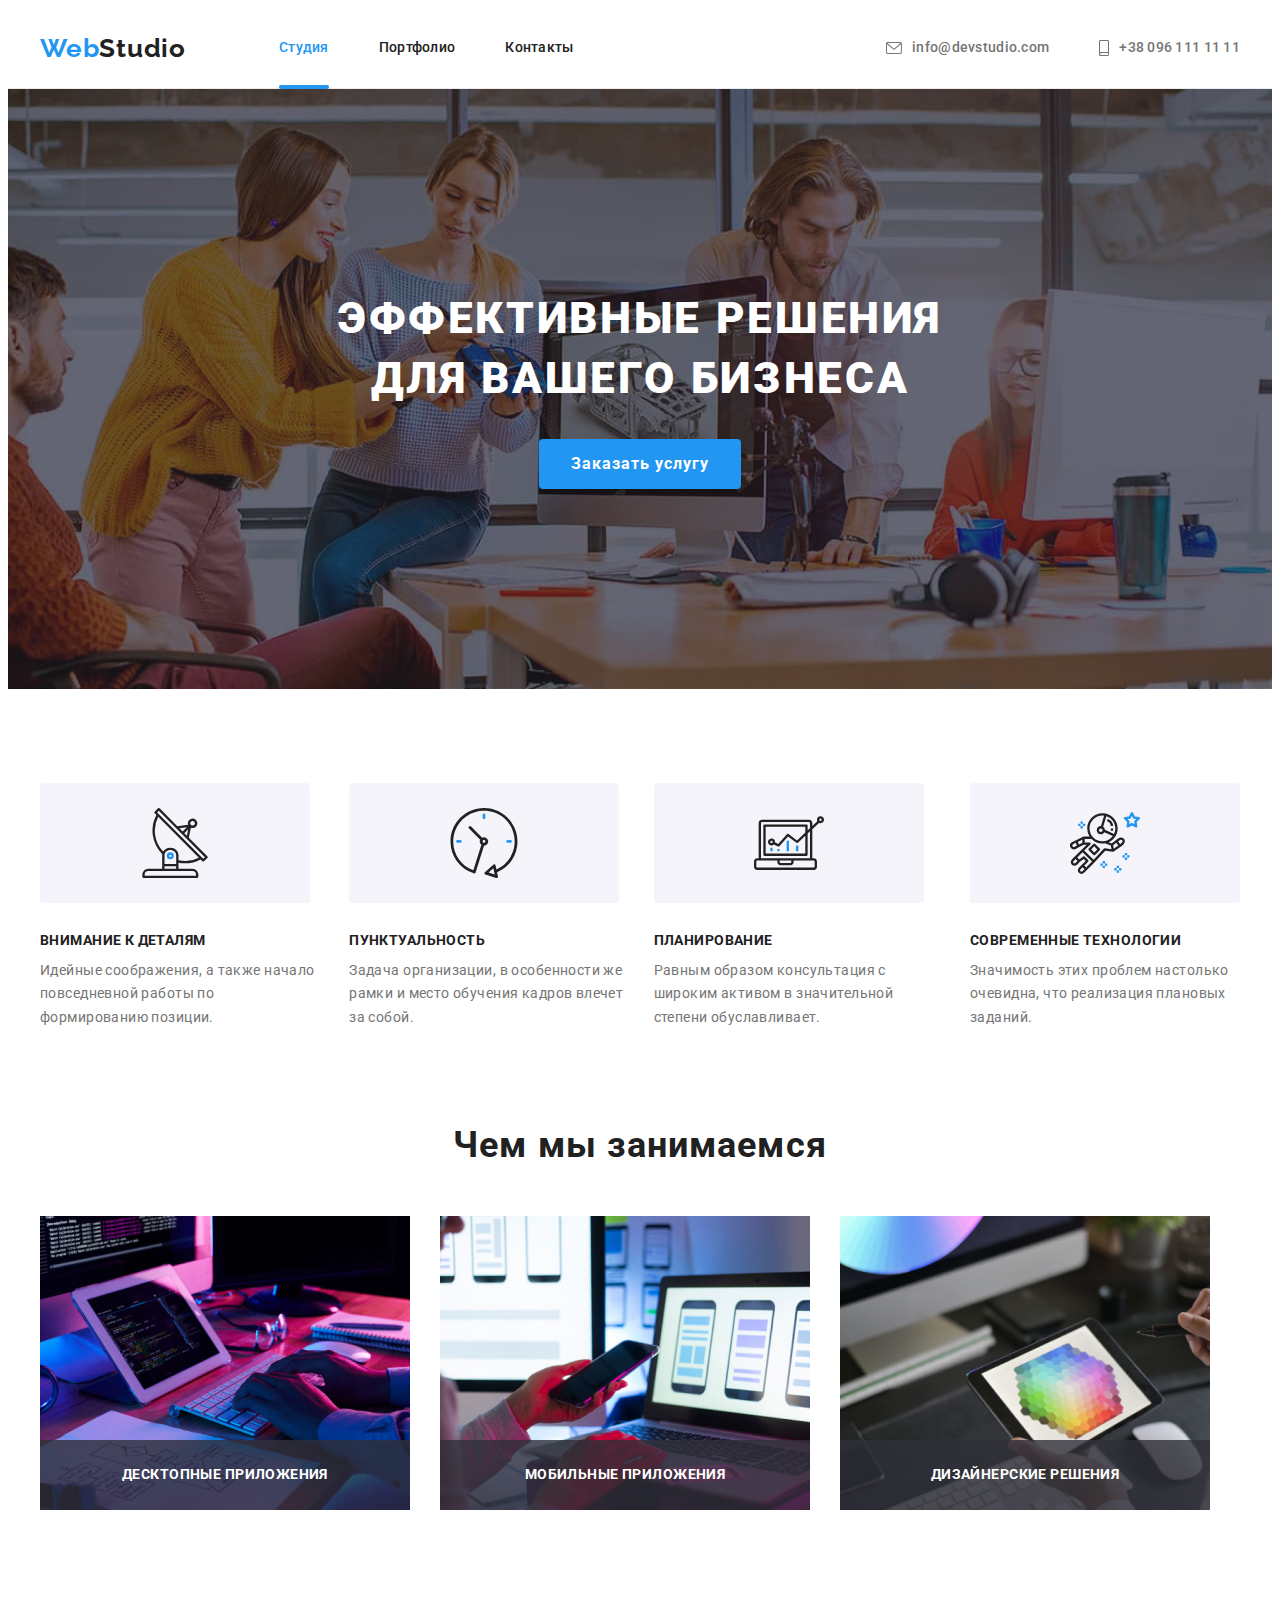
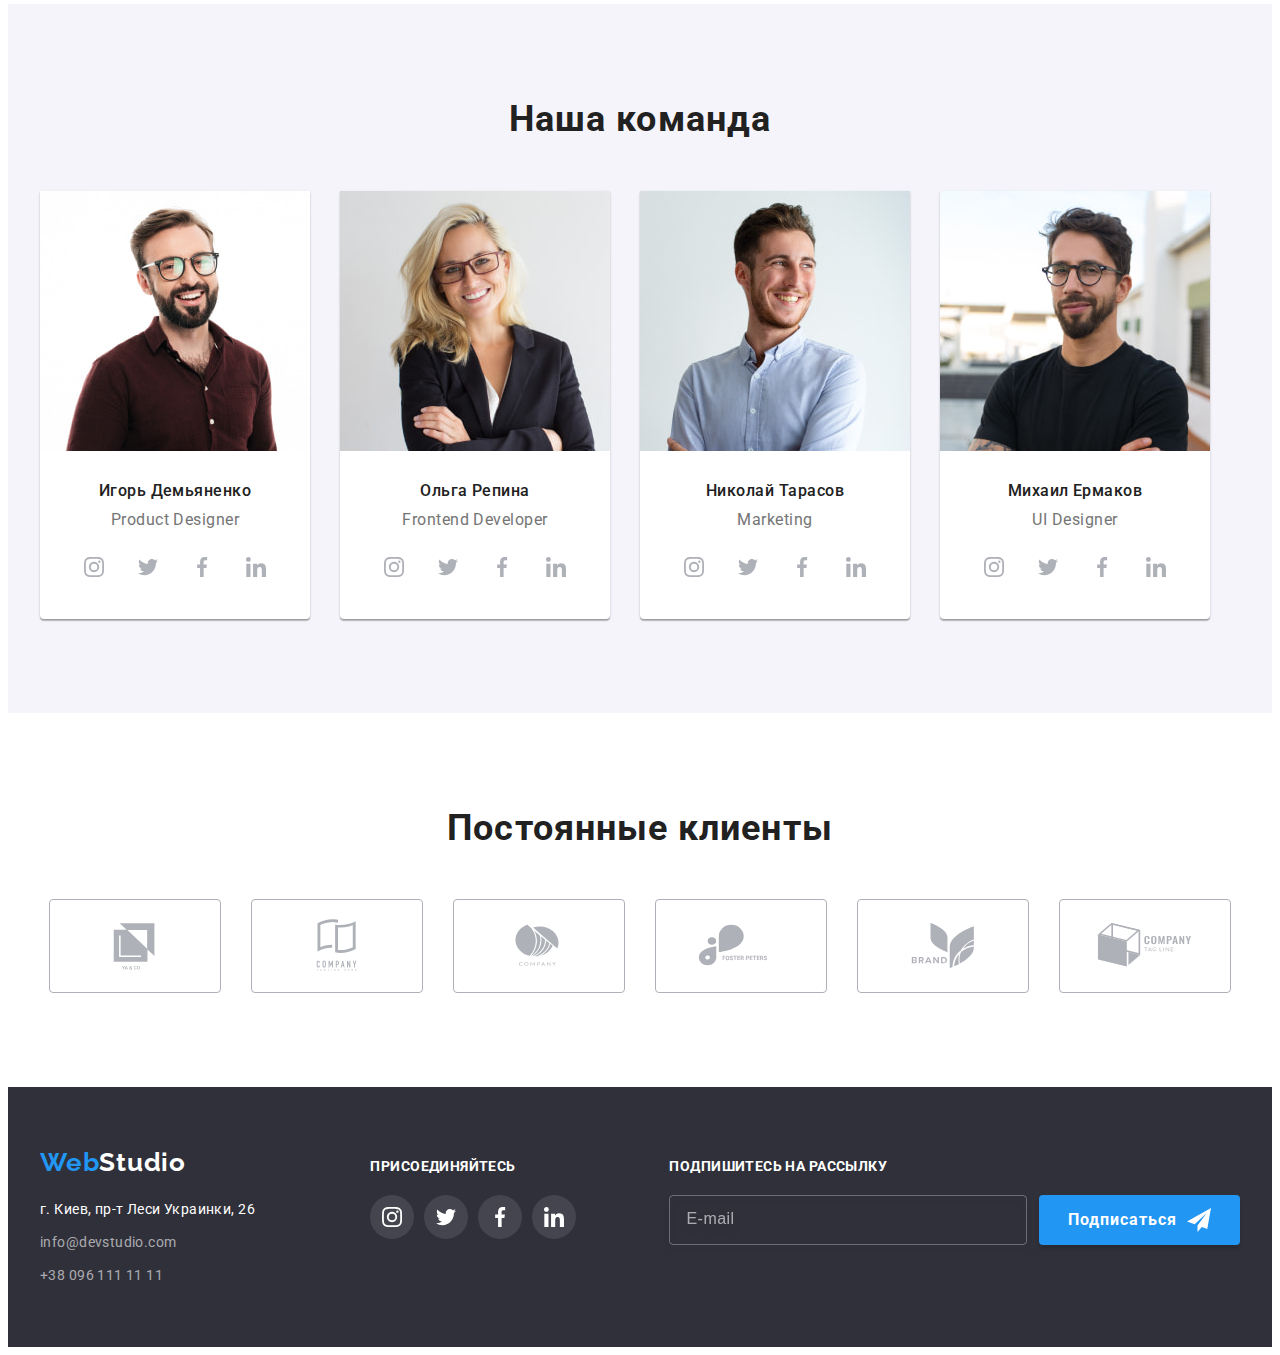
==== index.html @ 4b62b523 "copy prev homework" ====
<!DOCTYPE html>
<html lang="ru">
  <head>
    <meta charset="UTF-8" />
    <meta http-equiv="X-UA-Compatible" content="IE=edge" />
    <meta name="viewport" content="width=device-width, initial-scale=1.0" />
    <title>WebStudio</title>
    <link rel="apple-touch-icon" sizes="180x180" href="./images/favicon_io/apple-touch-icon.png">
    <link rel="icon" type="image/png" sizes="32x32" href="./images/favicon_io/favicon-32x32.png">
    <link rel="icon" type="image/png" sizes="16x16" href="./images/favicon_io/favicon-16x16.png">
    <link rel="manifest" href="./images/favicon_io/site.webmanifest">
    <link rel="preconnect" href="https://fonts.googleapis.com" />
    <link rel="preconnect" href="https://fonts.gstatic.com" crossorigin />
    <link
      href="https://fonts.googleapis.com/css2?family=Raleway:wght@700&family=Roboto:wght@400;500;700;900&display=swap"
      rel="stylesheet"
    />
    <link
      rel="stylesheet"
      href="https://cdnjs.cloudflare.com/ajax/libs/modern-normalize/1.1.0/modern-normalize.min.css"
      integrity="sha512-wpPYUAdjBVSE4KJnH1VR1HeZfpl1ub8YT/NKx4PuQ5NmX2tKuGu6U/JRp5y+Y8XG2tV+wKQpNHVUX03MfMFn9Q=="
      crossorigin="anonymous"
      referrerpolicy="no-referrer"
    />
    <link rel="stylesheet" href="./css/main.min.css" />
  </head>
  <body>
    <!-- Шапка -->
    <header class="header">
      <div class="header__container container">
        <nav class="header-nav">
          <!-- Лого -->
          <a class="logo logo__header" href="./index.html">Web<span class="logo__dark">Studio</span></a>
          <!-- Главное меню -->
          <ul class="main-menu">
            <li class="main-menu__item">
              <a class="main-menu__link main-menu__link--current" href="./index.html">Студия</a>
            </li>
            <li class="main-menu__item">
              <a class="main-menu__link" href="./portfolio.html">Портфолио</a>
            </li>
            <li class="main-menu__item"><a class="main-menu__link" href="">Контакты</a></li>
          </ul>
        </nav>
        <!-- Контакты в шапке -->
        <ul class="contacts">
          <li class="contacts__item">
            <a class="contacts__link" href="mailto:info@devstudio.com">
              <svg class="contacts__icon" width="16" height="12">
                <use href="./images/icons.svg#icon-envelope">
              </svg>info@devstudio.com</a>
          </li>
          <li class="contacts__item">
            
            <a class="contacts__link" href="tel:+380961111111">
              <svg class="contacts__icon" width="10" height="16">
                <use href="./images/icons.svg#icon-smartphone">
              </svg>+38 096 111 11 11</a>
          </li>
        </ul>
      </div>
    </header>
    <!-- основная информация -->
    <main>
      <!-- герой -->
      <section class="hero">
        <div class="container">
          
            <h1 class="hero__title">Эффективные решения <br> для вашего бизнеса</h1>
            <button class="hero__button" type="button" data-modal-open>Заказать услугу</button>
          
        </div>
      </section>

      <!-- что мы предлагаем? -->
      <section class="section">
        <div class="container">
          <!-- скрытый заголовок -->
          <h2 class="visually-hidden">Особености</h2>
          <ul class="features">

            <li class="features__item">
              <div class="features__icon-box">
                <svg height="70" width="70">
                  <use href="./images/icons.svg#icon-antenna">
                </svg>
              </div>
              <h3 class="features__title">Внимание к деталям</h3>
              <p class="features__text">
                Идейные соображения, а также начало повседневной работы по формированию позиции.
              </p>
            </li>

            <li class="features__item">
              <div class="features__icon-box">
                <svg height="70" width="70">
                  <use href="./images/icons.svg#icon-clock">
                </svg>
              </div>
              <h3 class="features__title">Пунктуальность</h3>
              <p class="features__text">
                Задача организации, в особенности же рамки и место обучения кадров влечет за собой.
              </p>
            </li>

            <li class="features__item">
              <div class="features__icon-box">
                <svg height="70" width="70">
                  <use href="./images/icons.svg#icon-diagram">
                </svg>
              </div>
              <h3 class="features__title">Планирование</h3>
              <p class="features__text">
                Равным образом консультация с широким активом в значительной степени обуславливает.
              </p>
            </li>

            <li class="features__item">
              <div class="features__icon-box">
                <svg height="70" width="70">
                  <use href="./images/icons.svg#icon-astronaut">
                </svg>
              </div>
              <h3 class="features__title">Современные технологии</h3>
              <p class="features__text">
                Значимость этих проблем настолько очевидна, что реализация плановых заданий.
              </p>
            </li>

          </ul>
        </div>
      </section>

      <!-- изображение услуг -->
      <section class="section section--no-padding-top">
        <div class="container">
          <h2 class="section__title">Чем мы занимаемся</h2>
          <!-- список услуг -->
          <ul class="services">
            <!-- картинка 1 -->
            <li class="services__item">
              <div class="services__box">
                <img src="./images/box-1.jpg" alt="человек пишет код" width="370" height="294" />
                <div class="services__lable">
                  <h3 class="services__title">Десктопные приложения</h3>
                </div>
              </div>
            </li>
            <!-- картинка 2 -->
            <li class="services__item">
              <div class="services__box">
                <img
                src="./images/box-2.jpg"
                alt="человек держит смартфон и смотрит дизайн на ноутбуке"
                width="370"
                height="294"
              />
                <div class="services__lable">
                  <h3 class="services__title">Мобильные приложения</h3>
                </div>
              </div>
              
            </li>
            <!-- картинка 3 -->
            <li class="services__item">
              <div class="services__box">
                <img
                src="./images/box-3.jpg"
                alt="человек выбирает цвет на плашете"
                width="370"
                height="294"
              />
                <div class="services__lable">
                  <h3 class="services__title">Дизайнерские решения</h3>
                </div>
              </div>
              
            </li>
          </ul>
        </div>
      </section>

      <!-- наша команда -->
      <section class="section section--team-background-color">
        <div class="container">
          <h2 class="section__title">Наша команда</h2>
          <ul class="team">
            <!-- сотрудник 1 -->
            <li class="team__item">
              <img
                src="./images/employee-1.jpg"
                alt="сотрудник с должностью Product Designer"
                width="270"
                height="260"
              />
              <div class="team__content">
                <h3 class="team__title">Игорь Демьяненко</h3>
                <p class="team__text">Product Designer</p>
                <!-- соцсети -->
                <ul class="socials">

                  <li class="socials__item">
                    <a class="socials__link" href="">
                    <svg class="socials__icon" width="20" height="20">
                      <use href="./images/icons.svg#icon-instagram" >
                    </svg>
                    </a>
                  </li>

                  <li class="socials__item">
                    <a class="socials__link" href="">
                    <svg class="socials__icon" width="20" height="20">
                      <use href="./images/icons.svg#icon-twitter" >
                    </svg>
                    </a>
                  </li>

                  <li class="socials__item">
                    <a class="socials__link" href="">
                    <svg class="socials__icon" width="20" height="20">
                      <use href="./images/icons.svg#icon-facebook" >
                    </svg>
                    </a>
                  </li>

                  <li class="socials__item">
                    <a class="socials__link" href="">
                    <svg class="socials__icon" width="20" height="20">
                      <use href="./images/icons.svg#icon-linkedin" >
                    </svg>
                    </a>
                  </li>

              </ul>
              </div>
            </li>

            <!-- сотрудник 2 -->
            <li class="team__item">
              <img
                src="./images/employee-2.jpg"
                alt="сотрудник с должностью Frontend Developer"
                width="270"
                height="260"
              />
              <div class="team__content">
                <h3 class="team__title">Ольга Репина</h3>
                <p class="team__text">Frontend Developer</p>
                <!-- соцсети -->
                <ul class="socials">

                  <li class="socials__item">
                    <a class="socials__link" href="">
                    <svg class="socials__icon" width="20" height="20">
                      <use href="./images/icons.svg#icon-instagram" >
                    </svg>
                    </a>
                  </li>

                  <li class="socials__item">
                    <a class="socials__link" href="">
                    <svg class="socials__icon" width="20" height="20">
                      <use href="./images/icons.svg#icon-twitter" >
                    </svg>
                    </a>
                  </li>

                  <li class="socials__item">
                    <a class="socials__link" href="">
                    <svg class="socials__icon" width="20" height="20">
                      <use href="./images/icons.svg#icon-facebook" >
                    </svg>
                    </a>
                  </li>

                  <li class="socials__item">
                    <a class="socials__link" href="">
                    <svg class="socials__icon" width="20" height="20">
                      <use href="./images/icons.svg#icon-linkedin" >
                    </svg>
                    </a>
                  </li>

              </ul>
              </div>
            </li>

            <!-- сотрудник 3 -->
            <li class="team__item">
              <img
                src="./images/employee-3.jpg"
                alt="сотрудник с должностью Marketing"
                width="270"
                height="260"
              />
              <div class="team__content">
                <h3 class="team__title">Николай Тарасов</h3>
                <p class="team__text">Marketing</p>
                <!-- соцсети -->
                <ul class="socials">

                  <li class="socials__item">
                    <a class="socials__link" href="">
                    <svg class="socials__icon" width="20" height="20">
                      <use href="./images/icons.svg#icon-instagram" >
                    </svg>
                    </a>
                  </li>

                  <li class="socials__item">
                    <a class="socials__link" href="">
                    <svg class="socials__icon" width="20" height="20">
                      <use href="./images/icons.svg#icon-twitter" >
                    </svg>
                    </a>
                  </li>

                  <li class="socials__item">
                    <a class="socials__link" href="">
                    <svg class="socials__icon" width="20" height="20">
                      <use href="./images/icons.svg#icon-facebook" >
                    </svg>
                    </a>
                  </li>

                  <li class="socials__item">
                    <a class="socials__link" href="">
                    <svg class="socials__icon" width="20" height="20">
                      <use href="./images/icons.svg#icon-linkedin" >
                    </svg>
                    </a>
                  </li>

              </ul>
              </div>
            </li>

            <!-- сотрудник 4 -->
            <li class="team__item">
              <img
                src="./images/employee-4.jpg"
                alt="сотрудник с должностью UI Designer"
                width="270"
                height="260"
              />
              <div class="team__content">
                <h3 class="team__title">Михаил Ермаков</h3>
                <p class="team__text">UI Designer</p>
                <!-- соцсети -->
                <ul class="socials">

                  <li class="socials__item">
                    <a class="socials__link" href="">
                    <svg class="socials__icon" width="20" height="20">
                      <use href="./images/icons.svg#icon-instagram" >
                    </svg>
                    </a>
                  </li>

                  <li class="socials__item">
                    <a class="socials__link" href="">
                    <svg class="socials__icon" width="20" height="20">
                      <use href="./images/icons.svg#icon-twitter" >
                    </svg>
                    </a>
                  </li>

                  <li class="socials__item">
                    <a class="socials__link" href="">
                    <svg class="socials__icon" width="20" height="20">
                      <use href="./images/icons.svg#icon-facebook" >
                    </svg>
                    </a>
                  </li>

                  <li class="socials__item">
                    <a class="socials__link" href="">
                    <svg class="socials__icon" width="20" height="20">
                      <use href="./images/icons.svg#icon-linkedin" >
                    </svg>
                    </a>
                  </li>

              </ul>
              </div>
            </li>
          </ul>
        </div>
      </section>

      <!-- клиенты -->
      <section class="section">
        <div class="container">
          <h2 class="section__title">Постоянные клиенты</h2>
          <ul class="clients">

            <li class="clients__item">
              <a class="clients__link" href="">
              <svg width="106" height="60">
                <use href="./images/icons.svg#icon-logo-1">
              </svg>
              </a>
            </li>

            <li class="clients__item">
              <a class="clients__link" href="">
              <svg width="106" height="60">
                <use href="./images/icons.svg#icon-logo-2">
              </svg>
              </a>
            </li>

            <li class="clients__item">
              <a class="clients__link" href="">
              <svg width="106" height="60">
                <use href="./images/icons.svg#icon-logo-3">
              </svg>
              </a>
            </li>

            <li class="clients__item">
              <a class="clients__link" href="">
              <svg width="106" height="60">
                <use href="./images/icons.svg#icon-logo-4">
              </svg>
              </a>
            </li>

            <li class="clients__item">
              <a class="clients__link" href="">
              <svg width="106" height="60">
                <use href="./images/icons.svg#icon-logo-5">
              </svg>
              </a>
            </li>

            <li class="clients__item">
              <a class="clients__link" href="">
              <svg width="106" height="60">
                <use href="./images/icons.svg#icon-logo-6">
              </svg>
              </a>
            </li>

          </ul>
        </div>
      </section>
    </main>

    <!-- подвал -->
    <footer class="footer">
      <div class="container container--footer">
        <div class="address-box">
          <!-- лого -->
        <a class="logo logo__footer" href="./index.html">Web<span class="logo__light">Studio</span></a>
        <address class="address">
          <ul>
            <li class="address__item">
              <a
                class="address__link address__link--color-white"
                href="https://goo.gl/maps/K7o9gSTaup2MySCS8"
                target="_blank"
                rel="noopener noreferrer"
                >г. Киев, пр-т Леси Украинки, 26</a
              >
            </li>
            <li class="address__item">
              <a class="address__link address__link--color-white-transparent" href="mailto:info@devstudio.com"
                >info@devstudio.com</a
              >
            </li>
            <li class="address__item">
              <a class="address__link address__link--color-white-transparent" href="tel:+380961111111">+38 096 111 11 11</a>
            </li>
          </ul>
        </address>
        </div>

        <div class="join-box">
          <h3 class="join-box__title">Присоединяйтесь</h3>
          <!-- соцсети -->
          <ul class="socials">

            <li class="socials__item">
              <a class="socials__link socials__link--color-footer" href="">
              <svg class="socials__icon" width="20" height="20">
                <use href="./images/icons.svg#icon-instagram" >
              </svg>
              </a>
            </li>

            <li class="socials__item">
              <a class="socials__link socials__link--color-footer" href="">
              <svg class="socials__icon" width="20" height="20">
                <use href="./images/icons.svg#icon-twitter" >
              </svg>
              </a>
            </li>

            <li class="socials__item">
              <a class="socials__link socials__link--color-footer" href="">
              <svg class="socials__icon" width="20" height="20">
                <use href="./images/icons.svg#icon-facebook" >
              </svg>
              </a>
            </li>

            <li class="socials__item">
              <a class="socials__link socials__link--color-footer" href="">
              <svg class="socials__icon" width="20" height="20">
                <use href="./images/icons.svg#icon-linkedin" >
              </svg>
              </a>
            </li>

          </ul>
        </div>

        <!-- подписка -->
        <form class="subscribe">
            <h3 class="subscribe__title">Подпишитесь на рассылку</h3>
            <div class="subscribe__box">
              <input class="subscribe__input" type="email" name="email" placeholder="E-mail">
              <button class="subscribe__button" type="submit">Подписаться
                <svg class="subscribe__icon" width="24" height="24">
                  <use href="./images/icons.svg#icon-send"></use>
                </svg>
              </button> 
            </div>
          </form>

      </div>
    </footer>

    <!-- start модальное окно  -->
    <div class="backdrop is-hidden" data-modal>
      <div class="modal">
        <button class="modal__close-button" type="button" data-modal-close>
          <svg class="modal__close-icon" width="18" height="18">
            <use href="./images/icons.svg#icon-close">
          </svg>
        </button>
        <form class="modal-form">
          <h2 class="modal-form__header">Оставьте свои данные, мы вам перезвоним</h2>

          <label class="modal-form__box">
            <span class="modal-form__label">Имя</span>
            <span class="modal-form__thumb">
              <input class="modal-form__input" type="text" name="name">
              <svg class="modal-form__input-icon" width="18" height="18">
                <use href="./images/icons.svg#icon-person"></use>
              </svg>
            </span>
          </label>

          <label class="modal-form__box">
            <span class="modal-form__label">Телефон</span>
            <span class="modal-form__thumb">
              <input class="modal-form__input" type="tel" name="phone">
              <svg class="modal-form__input-icon" width="18" height="18">
                <use href="./images/icons.svg#icon-phone"></use>
              </svg>
            </span>
            
          </label>
          <label class="modal-form__box">
            <span class="modal-form__label">Почта</span>
            <span class="modal-form__thumb">
              <input class="modal-form__input" type="email" name="email">
              <svg class="modal-form__input-icon" width="18" height="18">
                <use href="./images/icons.svg#icon-email"></use>
              </svg>
            </span>
          </label>

          <label class="modal-form__box modal-form__box--comment">
            <span class="modal-form__label">Комментарий</span>
            <textarea class="modal-form__textarea" placeholder="Введите текст" name="comment"></textarea>
          </label>

           <label class="modal-form__checkbox-label">
            <input class="checkbox visually-hidden" type="checkbox" name="checkbox">
            <span class="checkbox__icon"></span>
            <span>Соглашаюсь с рассылкой и принимаю <a href="#">Условия договора</a></span>
          </label>

          <div class="modal-form__submit-button-box">
            <button class="modal-form__submit-button" type="submit">Отправить</button>
          </div>
        </form>
      </div>
    </div>
    <!-- end модальное окно  -->
    
    <!-- start script -->
    <script src="./js/modal.js"></script>
    <!-- end script -->

  </body>
</html>
---- css/main.min.css ----
body{font-family:"Roboto",sans-serif;color:#757575}h1,h2,h3,h4,h5,h6,p{margin:0;padding:0}ul{list-style:none;margin:0;padding:0}img{display:block;max-width:100%;height:auto}.container{width:1200px;padding-left:15px;padding-right:15px;margin-left:auto;margin-right:auto}.section{padding-top:94px;padding-bottom:94px}.section__title{margin-top:0;margin-bottom:50px;font-size:36px;line-height:1.17;text-align:center;letter-spacing:.03em;color:#212121}.visually-hidden{position:absolute;clip:rect(0 0 0 0);width:1px;height:1px;margin:-1px}.subscribe__title,.join-box__title{font-size:14px;line-height:1.14;letter-spacing:.03em;text-transform:uppercase;color:#fff}.header{border-bottom:1px solid #ececec}.header__container{display:-webkit-box;display:-ms-flexbox;display:flex;-webkit-box-align:center;-ms-flex-align:center;align-items:center}.header-nav{display:-webkit-box;display:-ms-flexbox;display:flex;-webkit-box-align:center;-ms-flex-align:center;align-items:center}.main-menu{display:-webkit-box;display:-ms-flexbox;display:flex}.main-menu__item{position:relative}.main-menu__item:not(:last-child){margin-right:50px}.main-menu__link{display:inline-block;padding-top:32px;padding-bottom:32px;color:#212121;text-decoration:none;font-weight:500;font-size:14px;line-height:1.14;letter-spacing:.02em;-webkit-transition:color 250ms cubic-bezier(0.4, 0, 0.2, 1);transition:color 250ms cubic-bezier(0.4, 0, 0.2, 1)}.main-menu__link:hover,.main-menu__link:focus{color:#2196f3}.main-menu__link--current{color:#2196f3}.main-menu__link--current::after{position:absolute;bottom:-1px;content:"";display:block;height:4px;width:100%;background-color:#2196f3;border-radius:2px}.contacts{display:-webkit-box;display:-ms-flexbox;display:flex;margin-left:auto}.contacts__item{display:-webkit-box;display:-ms-flexbox;display:flex;-webkit-box-align:center;-ms-flex-align:center;align-items:center}.contacts__item:not(:last-child){margin-right:50px}.contacts__link{display:-webkit-box;display:-ms-flexbox;display:flex;-webkit-box-align:center;-ms-flex-align:center;align-items:center;padding-top:32px;padding-bottom:32px;text-decoration:none;color:#757575;font-weight:500;font-size:14px;line-height:1.14;letter-spacing:.02em;-webkit-transition:color 250ms cubic-bezier(0.4, 0, 0.2, 1);transition:color 250ms cubic-bezier(0.4, 0, 0.2, 1)}.contacts__link:hover,.contacts__link:focus{color:#2196f3}.contacts__icon{fill:currentColor;margin-right:10px}.logo{font-family:"Raleway",sans-serif;font-weight:700;text-decoration:none;font-size:26px;line-height:1.19;letter-spacing:.03em;color:#2196f3}.logo__header{margin-right:93px}.logo__footer{display:inline-block;margin-bottom:20px;margin-right:0}.logo__dark{color:#212121}.logo__light{color:#fff}.socials{display:-webkit-box;display:-ms-flexbox;display:flex;-webkit-box-pack:center;-ms-flex-pack:center;justify-content:center}.socials__item:not(:last-child){margin-right:10px}.socials__link{display:-webkit-box;display:-ms-flexbox;display:flex;width:44px;height:44px;-webkit-box-align:center;-ms-flex-align:center;align-items:center;-webkit-box-pack:center;-ms-flex-pack:center;justify-content:center;border-radius:50%;fill:#afb1b8;-webkit-transition:background-color 250ms cubic-bezier(0.4, 0, 0.2, 1),fill 250ms cubic-bezier(0.4, 0, 0.2, 1);transition:background-color 250ms cubic-bezier(0.4, 0, 0.2, 1),fill 250ms cubic-bezier(0.4, 0, 0.2, 1)}.socials__link:hover,.socials__link:focus{background-color:#2196f3;fill:#fff}.socials__link--color-footer{fill:#fff;background-color:rgba(255,255,255,.1)}.subscribe__button,.hero__button,.modal-form__submit-button{display:-webkit-box;display:-ms-flexbox;display:flex;-webkit-box-align:center;-ms-flex-align:center;align-items:center;-webkit-box-sizing:border-box;box-sizing:border-box;padding:10px 29px;color:#fff;font-family:inherit;font-weight:700;font-size:16px;line-height:1.87;letter-spacing:.06em;text-align:center;cursor:pointer;border:none;-webkit-box-shadow:0px 4px 4px rgba(0,0,0,.15);box-shadow:0px 4px 4px rgba(0,0,0,.15);border-radius:4px;background-color:#2196f3;-webkit-transition:background-color 250ms cubic-bezier(0.4, 0, 0.2, 1);transition:background-color 250ms cubic-bezier(0.4, 0, 0.2, 1)}.subscribe__button:active,.hero__button:active,.modal-form__submit-button:active{-webkit-box-shadow:0px 4px 4px rgba(0,0,0,.15) inset;box-shadow:0px 4px 4px rgba(0,0,0,.15) inset}.subscribe__button:hover,.hero__button:hover,.modal-form__submit-button:hover,.subscribe__button:focus,.hero__button:focus,.modal-form__submit-button:focus{background-color:#188ce8}.backdrop{position:fixed;top:0;left:0;width:100%;height:100%;background:rgba(0,0,0,.2);opacity:1;-webkit-transition:opacity 250ms cubic-bezier(0.4, 0, 0.2, 1);transition:opacity 250ms cubic-bezier(0.4, 0, 0.2, 1)}.backdrop.is-hidden .modal{-webkit-transform:translate(-50%, -50%) scale(0.9);transform:translate(-50%, -50%) scale(0.9);opacity:0}.modal{position:absolute;top:50%;left:50%;-webkit-transform:translate(-50%, -50%) scale(1);transform:translate(-50%, -50%) scale(1);width:528px;min-height:581px;padding:40px;background:#fff;-webkit-box-shadow:0px 1px 3px rgba(0,0,0,.12),0px 1px 1px rgba(0,0,0,.14),0px 2px 1px rgba(0,0,0,.2);box-shadow:0px 1px 3px rgba(0,0,0,.12),0px 1px 1px rgba(0,0,0,.14),0px 2px 1px rgba(0,0,0,.2);border-radius:4px;opacity:1;-webkit-transition:opacity 250ms cubic-bezier(0.4, 0, 0.2, 1),-webkit-transform 250ms cubic-bezier(0.4, 0, 0.2, 1);transition:opacity 250ms cubic-bezier(0.4, 0, 0.2, 1),-webkit-transform 250ms cubic-bezier(0.4, 0, 0.2, 1);transition:transform 250ms cubic-bezier(0.4, 0, 0.2, 1),opacity 250ms cubic-bezier(0.4, 0, 0.2, 1);transition:transform 250ms cubic-bezier(0.4, 0, 0.2, 1),opacity 250ms cubic-bezier(0.4, 0, 0.2, 1),-webkit-transform 250ms cubic-bezier(0.4, 0, 0.2, 1)}.modal__close-button{position:absolute;top:8px;right:8px;width:30px;height:30px;border:1px solid rgba(0,0,0,.1);border-radius:50%;cursor:pointer;background-color:#fff;-webkit-transition:fill 250ms cubic-bezier(0.4, 0, 0.2, 1);transition:fill 250ms cubic-bezier(0.4, 0, 0.2, 1)}.modal__close-button:hover,.modal__close-button:focus{fill:#2196f3}.modal__close-icon{position:absolute;top:50%;left:50%;-webkit-transform:translate(-50%, -50%);transform:translate(-50%, -50%)}.is-hidden{opacity:0;pointer-events:none}.modal-form__header{margin-bottom:12px;font-size:20px;line-height:1.15;text-align:center;letter-spacing:.03em;color:#212121}.modal-form__box{display:-webkit-box;display:-ms-flexbox;display:flex;-webkit-box-orient:vertical;-webkit-box-direction:normal;-ms-flex-direction:column;flex-direction:column;margin-bottom:10px;font-size:12px;line-height:1.16;letter-spacing:.01em;color:#757575}.modal-form__label{margin-bottom:4px}.modal-form__thumb{position:relative}.modal-form__input{height:40px;padding:11px 12px;padding-left:42px;width:100%;border:1px solid rgba(33,33,33,.2);-webkit-box-sizing:border-box;box-sizing:border-box;border-radius:4px;-webkit-transition:outline-color 250ms cubic-bezier(0.4, 0, 0.2, 1);transition:outline-color 250ms cubic-bezier(0.4, 0, 0.2, 1)}.modal-form__input:focus{outline-color:#2196f3}.modal-form__input-icon{position:absolute;top:11px;left:12px;fill:#212121;-webkit-transition:fill 250ms cubic-bezier(0.4, 0, 0.2, 1);transition:fill 250ms cubic-bezier(0.4, 0, 0.2, 1)}.modal-input:focus+.modal-form__input-icon{fill:#2196f3}.modal-form__box--comment{margin-bottom:20px}.modal-form__textarea{width:100%;height:120px;padding:12px 16px;resize:none;border:1px solid rgba(33,33,33,.2);-webkit-box-sizing:border-box;box-sizing:border-box;border-radius:4px}.modal-form__textarea:focus{outline-color:#2196f3}.modal-form__textarea::-webkit-input-placeholder{font-size:12px;line-height:1.16;letter-spacing:.01em;color:rgba(117,117,117,.5)}.modal-form__textarea::-moz-placeholder{font-size:12px;line-height:1.16;letter-spacing:.01em;color:rgba(117,117,117,.5)}.modal-form__textarea:-ms-input-placeholder{font-size:12px;line-height:1.16;letter-spacing:.01em;color:rgba(117,117,117,.5)}.modal-form__textarea::-ms-input-placeholder{font-size:12px;line-height:1.16;letter-spacing:.01em;color:rgba(117,117,117,.5)}.modal-form__textarea::placeholder{font-size:12px;line-height:1.16;letter-spacing:.01em;color:rgba(117,117,117,.5)}.modal-form__checkbox-label{display:-webkit-box;display:-ms-flexbox;display:flex;-webkit-box-align:center;-ms-flex-align:center;align-items:center;-webkit-box-pack:center;-ms-flex-pack:center;justify-content:center;margin-bottom:30px;font-size:14px;line-height:1.71px;letter-spacing:.03em}.checkbox__icon{display:block;margin-right:7px;width:16px;height:15px;-webkit-box-shadow:0 0 0 .1em #212121;box-shadow:0 0 0 .1em #212121;border-radius:2px;background-color:#fff}.checkbox:checked+.checkbox__icon{background-color:#2196f3;background-image:url(../images/icon-check.svg);background-size:contain;background-origin:border-box;-webkit-box-shadow:0 0 0 .1em #2196f3;box-shadow:0 0 0 .1em #2196f3}.checkbox:focus+.checkbox__icon{-webkit-box-shadow:0 0 0 2px #000;box-shadow:0 0 0 2px #000}.modal-form__submit-button-box{display:-webkit-box;display:-ms-flexbox;display:flex;-webkit-box-align:center;-ms-flex-align:center;align-items:center;-webkit-box-pack:center;-ms-flex-pack:center;justify-content:center}.modal-form__submit-button{padding-left:55px;padding-right:55px}.hero{text-align:center;padding-top:200px;padding-bottom:200px;margin-left:auto;margin-right:auto;max-width:1600px;background-image:-webkit-gradient(linear, left top, left bottom, from(rgba(47, 48, 58, 0.4)), to(rgba(47, 48, 58, 0.4))),url("../images/hero.jpg");background-image:linear-gradient(rgba(47, 48, 58, 0.4), rgba(47, 48, 58, 0.4)),url("../images/hero.jpg");background-color:#2f303a;background-size:cover;background-repeat:no-repeat;background-position:center}.hero__title{margin-bottom:30px;color:#fff;font-weight:900;font-size:44px;line-height:1.36;letter-spacing:.06em;text-transform:uppercase}.hero__button{margin:0 auto;padding-left:32px;padding-right:32px}.features{display:-webkit-box;display:-ms-flexbox;display:flex}.features__item:not(:last-child){margin-right:30px}.features__icon-box{display:-webkit-box;display:-ms-flexbox;display:flex;-webkit-box-pack:center;-ms-flex-pack:center;justify-content:center;-webkit-box-align:center;-ms-flex-align:center;align-items:center;width:270px;height:120px;margin-bottom:30px;border-radius:4px;background-color:#f5f4fa}.features__title{margin-top:0;margin-bottom:10px;font-size:14px;line-height:1.14;letter-spacing:.03em;text-transform:uppercase;color:#212121}.features__text{min-width:270px;font-size:14px;line-height:1.71;letter-spacing:.03em}.section--no-padding-top{padding-top:0}.services{display:-webkit-box;display:-ms-flexbox;display:flex}.services__item:not(:last-child){margin-right:30px}.services__box{position:relative}.services__lable{position:absolute;bottom:0;display:-webkit-box;display:-ms-flexbox;display:flex;-webkit-box-align:center;-ms-flex-align:center;align-items:center;-webkit-box-pack:center;-ms-flex-pack:center;justify-content:center;background-color:rgba(47,48,58,.8);height:70px;width:100%}.services__title{font-size:14px;line-height:1.14;text-align:center;letter-spacing:.03em;text-transform:uppercase;color:#fff}.section--team-background-color{background-color:#f5f4fa}.team{display:-webkit-box;display:-ms-flexbox;display:flex}.team__item{background-color:#fff;text-align:center;-webkit-box-shadow:0px 1px 3px rgba(0,0,0,.12),0px 1px 1px rgba(0,0,0,.14),0px 2px 1px rgba(0,0,0,.2);box-shadow:0px 1px 3px rgba(0,0,0,.12),0px 1px 1px rgba(0,0,0,.14),0px 2px 1px rgba(0,0,0,.2);border-radius:0px 0px 4px 4px}.team__item:not(:last-child){margin-right:30px}.team__content{padding:30px 0}.team__title{margin-bottom:10px;font-weight:500;font-size:16px;line-height:1.19;letter-spacing:.03em;color:#212121}.team__text{margin-bottom:16px;font-size:16px;line-height:1.19;letter-spacing:.03em}.clients{display:-webkit-box;display:-ms-flexbox;display:flex;-webkit-box-pack:center;-ms-flex-pack:center;justify-content:center}.clients__item:not(:last-child){margin-right:30px}.clients__link{display:-webkit-box;display:-ms-flexbox;display:flex;-webkit-box-pack:center;-ms-flex-pack:center;justify-content:center;-webkit-box-align:center;-ms-flex-align:center;align-items:center;width:170px;height:92px;border:1px solid #afb1b8;border-radius:4px;fill:#afb1b8;-webkit-transition:fill 250ms cubic-bezier(0.4, 0, 0.2, 1),border 250ms cubic-bezier(0.4, 0, 0.2, 1);transition:fill 250ms cubic-bezier(0.4, 0, 0.2, 1),border 250ms cubic-bezier(0.4, 0, 0.2, 1)}.clients__link:hover,.clients__link:focus{fill:#2196f3;border:1px solid #2196f3}.filter{display:-webkit-box;display:-ms-flexbox;display:flex;-webkit-box-pack:center;-ms-flex-pack:center;justify-content:center;margin-bottom:50px}.filter__item:not(:last-child){margin-right:8px}.filter__button{padding:6px 22px;font-family:inherit;font-weight:500;font-size:16px;line-height:1.62;text-align:center;letter-spacing:.03em;color:#212121;cursor:pointer;border:none;background-color:#f5f4fa;border-radius:4px;-webkit-transition:color 250ms cubic-bezier(0.4, 0, 0.2, 1),background-color 250ms cubic-bezier(0.4, 0, 0.2, 1),-webkit-box-shadow 250ms cubic-bezier(0.4, 0, 0.2, 1);transition:color 250ms cubic-bezier(0.4, 0, 0.2, 1),background-color 250ms cubic-bezier(0.4, 0, 0.2, 1),-webkit-box-shadow 250ms cubic-bezier(0.4, 0, 0.2, 1);transition:color 250ms cubic-bezier(0.4, 0, 0.2, 1),background-color 250ms cubic-bezier(0.4, 0, 0.2, 1),box-shadow 250ms cubic-bezier(0.4, 0, 0.2, 1);transition:color 250ms cubic-bezier(0.4, 0, 0.2, 1),background-color 250ms cubic-bezier(0.4, 0, 0.2, 1),box-shadow 250ms cubic-bezier(0.4, 0, 0.2, 1),-webkit-box-shadow 250ms cubic-bezier(0.4, 0, 0.2, 1)}.filter__button:hover,.filter__button:focus{color:#fff;background-color:#2196f3;-webkit-box-shadow:0px 3px 1px rgba(0,0,0,.1),0px 1px 2px rgba(0,0,0,.08),0px 2px 2px rgba(0,0,0,.12);box-shadow:0px 3px 1px rgba(0,0,0,.1),0px 1px 2px rgba(0,0,0,.08),0px 2px 2px rgba(0,0,0,.12)}.filter__button:active{-webkit-box-shadow:0px 3px 1px rgba(0,0,0,.1) inset,0px 1px 2px rgba(0,0,0,.08) inset,0px 2px 2px rgba(0,0,0,.12) inset;box-shadow:0px 3px 1px rgba(0,0,0,.1) inset,0px 1px 2px rgba(0,0,0,.08) inset,0px 2px 2px rgba(0,0,0,.12) inset}.work{display:-webkit-box;display:-ms-flexbox;display:flex;-ms-flex-wrap:wrap;flex-wrap:wrap;margin-right:calc(-1 * 30px);margin-bottom:calc(-1 * 30px)}.work__item{-ms-flex-preferred-size:calc(100% / 3 - 30px);flex-basis:calc(100% / 3 - 30px);margin-right:30px;margin-bottom:30px}.work__link{display:block;text-decoration:none;-webkit-transition:-webkit-box-shadow 250ms cubic-bezier(0.4, 0, 0.2, 1);transition:-webkit-box-shadow 250ms cubic-bezier(0.4, 0, 0.2, 1);transition:box-shadow 250ms cubic-bezier(0.4, 0, 0.2, 1);transition:box-shadow 250ms cubic-bezier(0.4, 0, 0.2, 1), -webkit-box-shadow 250ms cubic-bezier(0.4, 0, 0.2, 1)}.work__link:hover,.work__link:focus{-webkit-box-shadow:0px 1px 1px rgba(0,0,0,.12),0px 4px 4px rgba(0,0,0,.06),1px 4px 6px rgba(0,0,0,.16);box-shadow:0px 1px 1px rgba(0,0,0,.12),0px 4px 4px rgba(0,0,0,.06),1px 4px 6px rgba(0,0,0,.16)}.work__thumb{position:relative;overflow:hidden}.work__discription{position:absolute;top:0;left:0;width:100%;height:100%;-webkit-transform:translateY(100%);transform:translateY(100%);-webkit-transition:-webkit-transform 250ms cubic-bezier(0.4, 0, 0.2, 1);transition:-webkit-transform 250ms cubic-bezier(0.4, 0, 0.2, 1);transition:transform 250ms cubic-bezier(0.4, 0, 0.2, 1);transition:transform 250ms cubic-bezier(0.4, 0, 0.2, 1), -webkit-transform 250ms cubic-bezier(0.4, 0, 0.2, 1);background-color:rgba(33,150,243,.9)}.work__link:hover .work__discription,.work__link:focus .work__discription{-webkit-transform:translateY(0%);transform:translateY(0%)}.work__discription-text{padding:63px 24px;font-size:18px;line-height:1.56;letter-spacing:.03em;color:#fff}.work__content{padding:20px 24px;border-left:1px solid #eee;border-right:1px solid #eee;border-bottom:1px solid #eee}.work__title{margin-bottom:4px;font-size:18px;line-height:2;letter-spacing:.06em;color:#212121}.work__text{font-size:16px;line-height:1.87;letter-spacing:.03em;color:#757575}.footer{padding-top:60px;padding-bottom:60px;background-color:#2f303a}.container--footer{display:-webkit-box;display:-ms-flexbox;display:flex;-webkit-box-align:baseline;-ms-flex-align:baseline;align-items:baseline}.address-box{-webkit-box-flex:1;-ms-flex-positive:1;flex-grow:1;margin-right:70px}.address{font-style:normal}.address__item:not(:last-child){margin-bottom:9px}.address__link{text-decoration:none;font-size:14px;line-height:1.71;letter-spacing:.03em;-webkit-transition:color 250ms cubic-bezier(0.4, 0, 0.2, 1);transition:color 250ms cubic-bezier(0.4, 0, 0.2, 1)}.address__link:hover,.address__link:focus{color:#2196f3}.address__link--color-white{color:#fff}.address__link--color-white-transparent{color:rgba(255,255,255,.6)}.join-box{margin-right:93px}.join-box__title{margin-bottom:20px}.subscribe__title{margin-bottom:20px}.subscribe__box{display:-webkit-box;display:-ms-flexbox;display:flex}.subscribe__input{width:358px;height:50px;padding:15px 16px;margin-right:12px;background-color:transparent;border:1px solid rgba(255,255,255,.3);-webkit-box-sizing:border-box;box-sizing:border-box;-webkit-filter:drop-shadow(0px 4px 4px rgba(0, 0, 0, 0.15));filter:drop-shadow(0px 4px 4px rgba(0, 0, 0, 0.15));border-radius:4px}.subscribe__input:focus{background-color:#fff}.subscribe__input::-webkit-input-placeholder{font-size:16px;line-height:1.25;letter-spacing:.03em;color:rgba(255,255,255,.6)}.subscribe__input::-moz-placeholder{font-size:16px;line-height:1.25;letter-spacing:.03em;color:rgba(255,255,255,.6)}.subscribe__input:-ms-input-placeholder{font-size:16px;line-height:1.25;letter-spacing:.03em;color:rgba(255,255,255,.6)}.subscribe__input::-ms-input-placeholder{font-size:16px;line-height:1.25;letter-spacing:.03em;color:rgba(255,255,255,.6)}.subscribe__input::placeholder{font-size:16px;line-height:1.25;letter-spacing:.03em;color:rgba(255,255,255,.6)}.subscribe__input:focus::-webkit-input-placeholder{color:rgba(0,0,0,.6)}.subscribe__input:focus::-moz-placeholder{color:rgba(0,0,0,.6)}.subscribe__input:focus:-ms-input-placeholder{color:rgba(0,0,0,.6)}.subscribe__input:focus::-ms-input-placeholder{color:rgba(0,0,0,.6)}.subscribe__input:focus::placeholder{color:rgba(0,0,0,.6)}.subscribe__icon{margin-left:10px}/*# sourceMappingURL=main.min.css.map */
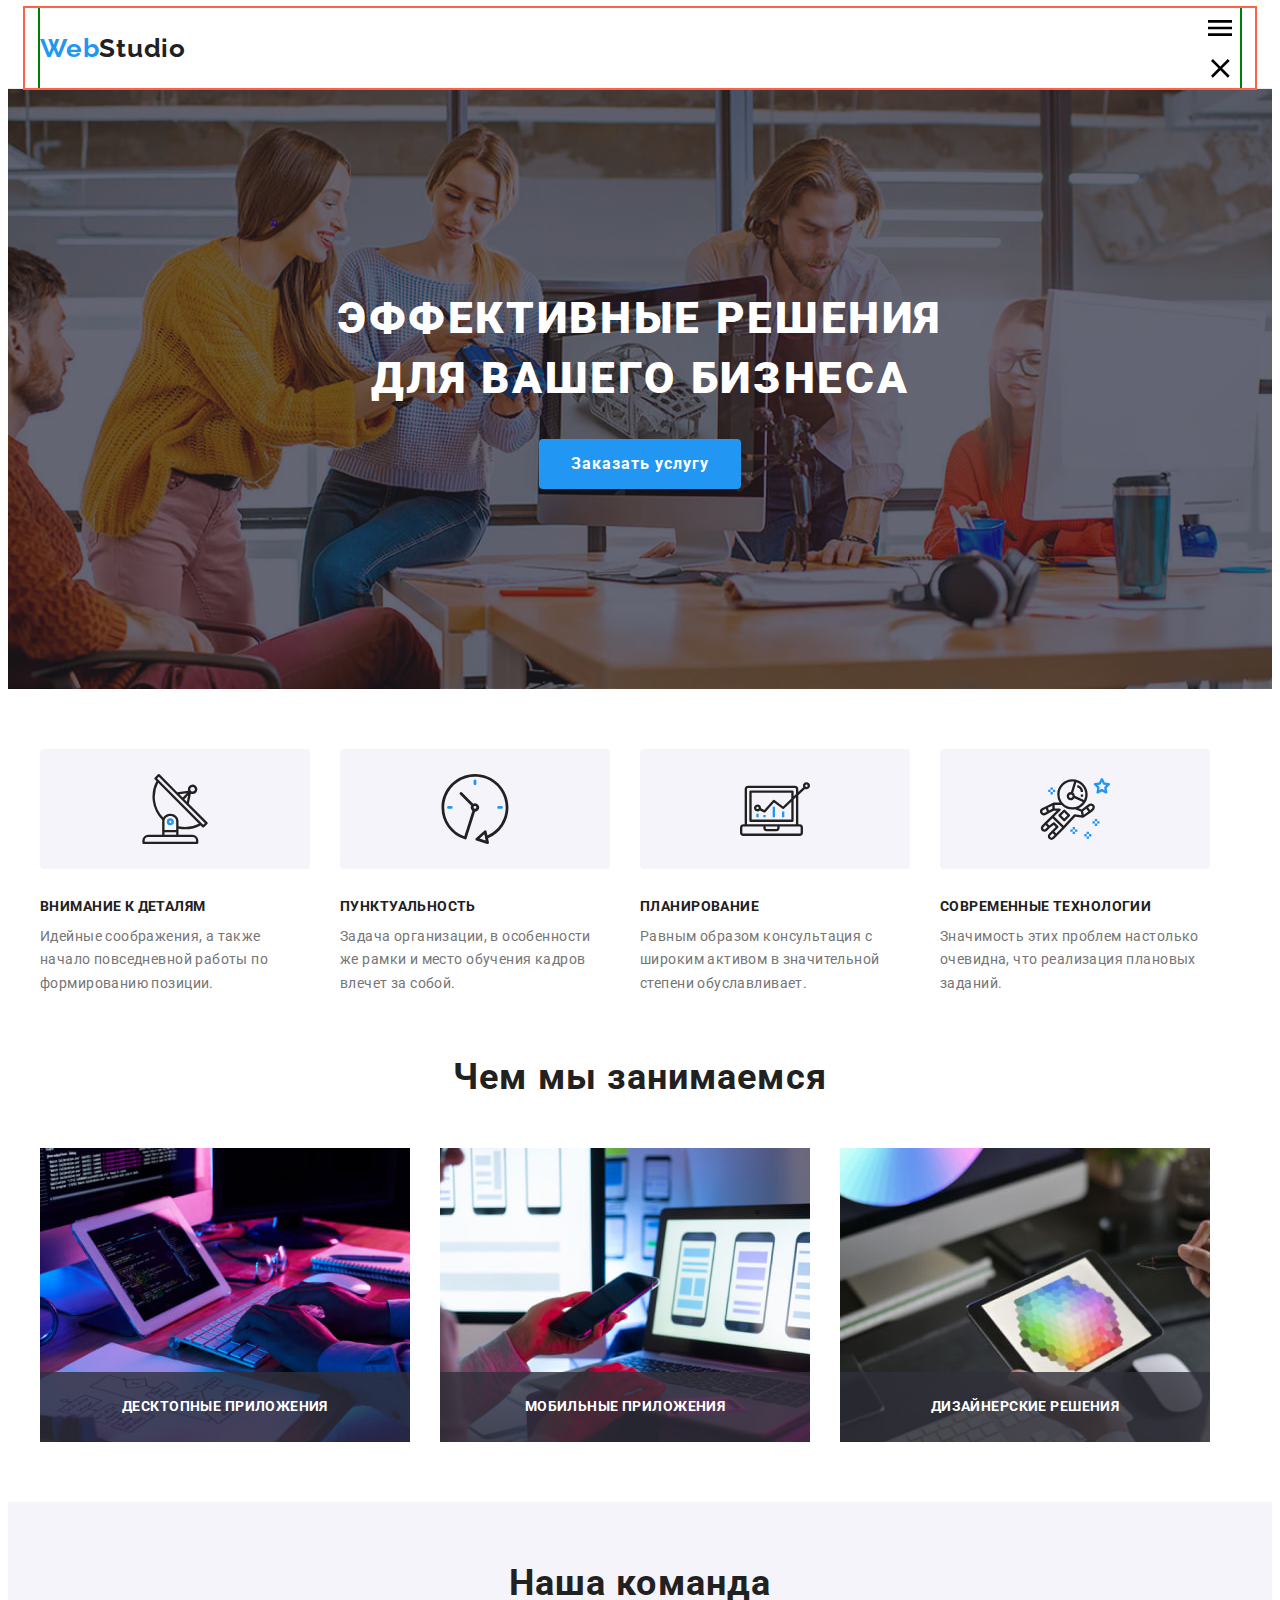
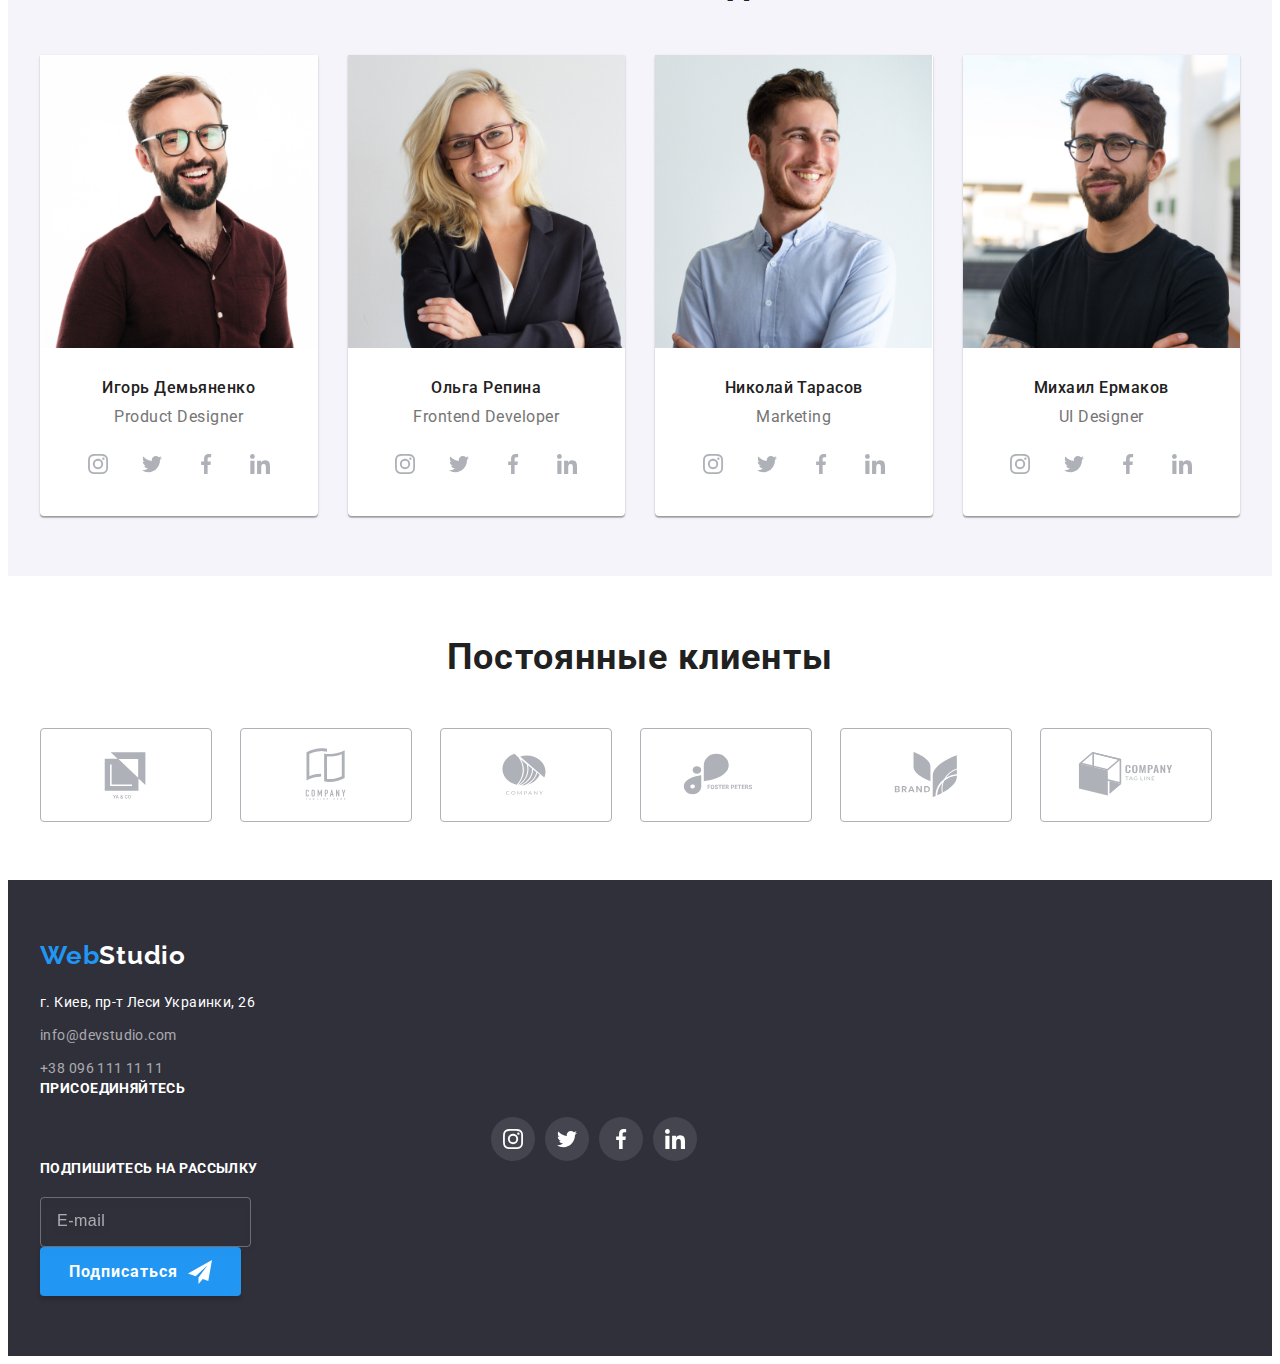
==== commit f10c2770: "adapting responsive pt.1" ====
--- a/index.html
+++ b/index.html
@@ -32,32 +32,44 @@
           <!-- Лого -->
           <a class="logo logo__header" href="./index.html">Web<span class="logo__dark">Studio</span></a>
           <!-- Главное меню -->
-          <ul class="main-menu">
-            <li class="main-menu__item">
-              <a class="main-menu__link main-menu__link--current" href="./index.html">Студия</a>
-            </li>
-            <li class="main-menu__item">
-              <a class="main-menu__link" href="./portfolio.html">Портфолио</a>
-            </li>
-            <li class="main-menu__item"><a class="main-menu__link" href="">Контакты</a></li>
-          </ul>
+          <button class="burger-btn" type="button">
+            <svg class="burger-btn__icon" width="40 " height="40">
+              <use href="./images/icons.svg#icon-burger"></use>
+            </svg>
+            <svg class="burger-btn__icon" width="40 " height="40">
+              <use href="./images/icons.svg#icon-burger-close"></use>
+            </svg>
+          </button>
+          <div class="main-menu-box">
+            <ul class="main-menu">
+              <li class="main-menu__item">
+                <a class="main-menu__link main-menu__link--current" href="./index.html">Студия</a>
+              </li>
+              <li class="main-menu__item">
+                <a class="main-menu__link" href="./portfolio.html">Портфолио</a>
+              </li>
+              <li class="main-menu__item"><a class="main-menu__link" href="#">Контакты</a></li>
+            </ul>
+          </div>
         </nav>
         <!-- Контакты в шапке -->
-        <ul class="contacts">
-          <li class="contacts__item">
-            <a class="contacts__link" href="mailto:info@devstudio.com">
-              <svg class="contacts__icon" width="16" height="12">
-                <use href="./images/icons.svg#icon-envelope">
-              </svg>info@devstudio.com</a>
-          </li>
-          <li class="contacts__item">
-            
-            <a class="contacts__link" href="tel:+380961111111">
-              <svg class="contacts__icon" width="10" height="16">
-                <use href="./images/icons.svg#icon-smartphone">
-              </svg>+38 096 111 11 11</a>
-          </li>
-        </ul>
+        <div class="main-menu-box">
+          <ul class="contacts">
+            <li class="contacts__item">
+              <a class="contacts__link" href="mailto:info@devstudio.com">
+                <svg class="contacts__icon" width="16" height="12">
+                  <use href="./images/icons.svg#icon-envelope">
+                </svg>info@devstudio.com</a>
+            </li>
+            <li class="contacts__item">
+              
+              <a class="contacts__link" href="tel:+380961111111">
+                <svg class="contacts__icon" width="10" height="16">
+                  <use href="./images/icons.svg#icon-smartphone">
+                </svg>+38 096 111 11 11</a>
+            </li>
+          </ul>
+        </div>
       </div>
     </header>
     <!-- основная информация -->
@@ -132,7 +144,7 @@
       </section>
 
       <!-- изображение услуг -->
-      <section class="section section--no-padding-top">
+      <section class="section section--no-padding-top services__section">
         <div class="container">
           <h2 class="section__title">Чем мы занимаемся</h2>
           <!-- список услуг -->
@@ -187,11 +199,11 @@
           <ul class="team">
             <!-- сотрудник 1 -->
             <li class="team__item">
-              <img
-                src="./images/employee-1.jpg"
+              <img class="team__img"
+                srcset="./images/employee-1-270w@1x.jpg 270w, ./images/employee-1-354w@1x.jpg 354w, ./images/employee-1-450w@1x.jpg 450w, ./images/employee-1-540w@2x.jpg 540w, ./images/employee-1-708w@2x.jpg 708w, ./images/employee-1-900w@2x.jpg 900w"
+                sizes="(min-width: 1200px) 25vw, (min-width: 768px) 50vw, 100vw"
+                src="./images/employee-1-270w@1x.jpg"
                 alt="сотрудник с должностью Product Designer"
-                width="270"
-                height="260"
               />
               <div class="team__content">
                 <h3 class="team__title">Игорь Демьяненко</h3>
@@ -237,11 +249,12 @@
 
             <!-- сотрудник 2 -->
             <li class="team__item">
-              <img
-                src="./images/employee-2.jpg"
+              <img class="team__img"
+                srcset="./images/employee-2-270w@1x.jpg 270w, ./images/employee-2-354w@1x.jpg 354w, ./images/employee-2-450w@1x.jpg 450w, ./images/employee-2-540w@2x.jpg 540w, ./images/employee-2-708w@2x.jpg 708w, ./images/employee-2-900w@2x.jpg 900w"
+                sizes="(min-width: 1200px) 25vw, (min-width: 768px) 50vw, 100vw"
+                src="./images/employee-2-270w@1x.jpg"
                 alt="сотрудник с должностью Frontend Developer"
-                width="270"
-                height="260"
+                
               />
               <div class="team__content">
                 <h3 class="team__title">Ольга Репина</h3>
@@ -287,11 +300,12 @@
 
             <!-- сотрудник 3 -->
             <li class="team__item">
-              <img
-                src="./images/employee-3.jpg"
+              <img class="team__img"
+                srcset="./images/employee-3-270w@1x.jpg 270w, ./images/employee-3-354w@1x.jpg 354w, ./images/employee-3-450w@1x.jpg 450w, ./images/employee-3-540w@2x.jpg 540w, ./images/employee-3-708w@2x.jpg 708w, ./images/employee-3-900w@2x.jpg 900w"
+                sizes="(min-width: 1200px) 25vw, (min-width: 768px) 50vw, 100vw"
+                src="./images/employee-3-270w@1x.jpg"
                 alt="сотрудник с должностью Marketing"
-                width="270"
-                height="260"
+                
               />
               <div class="team__content">
                 <h3 class="team__title">Николай Тарасов</h3>
@@ -337,11 +351,12 @@
 
             <!-- сотрудник 4 -->
             <li class="team__item">
-              <img
-                src="./images/employee-4.jpg"
+              <img class="team__img"
+                srcset="./images/employee-4-270w@1x.jpg 270w, ./images/employee-4-354w@1x.jpg 354w, ./images/employee-4-450w@1x.jpg 450w, ./images/employee-4-540w@2x.jpg 540w, ./images/employee-4-708w@2x.jpg 708w, ./images/employee-4-900w@2x.jpg 900w"
+                sizes="(min-width: 1200px) 25vw, (min-width: 768px) 50vw, 100vw"
+                src="./images/employee-4-270w@1x.jpg"
                 alt="сотрудник с должностью UI Designer"
-                width="270"
-                height="260"
+               
               />
               <div class="team__content">
                 <h3 class="team__title">Михаил Ермаков</h3>
--- a/css/main.min.css
+++ b/css/main.min.css
@@ -1 +1 @@
-body{font-family:"Roboto",sans-serif;color:#757575}h1,h2,h3,h4,h5,h6,p{margin:0;padding:0}ul{list-style:none;margin:0;padding:0}img{display:block;max-width:100%;height:auto}.container{width:1200px;padding-left:15px;padding-right:15px;margin-left:auto;margin-right:auto}.section{padding-top:94px;padding-bottom:94px}.section__title{margin-top:0;margin-bottom:50px;font-size:36px;line-height:1.17;text-align:center;letter-spacing:.03em;color:#212121}.visually-hidden{position:absolute;clip:rect(0 0 0 0);width:1px;height:1px;margin:-1px}.subscribe__title,.join-box__title{font-size:14px;line-height:1.14;letter-spacing:.03em;text-transform:uppercase;color:#fff}.header{border-bottom:1px solid #ececec}.header__container{display:-webkit-box;display:-ms-flexbox;display:flex;-webkit-box-align:center;-ms-flex-align:center;align-items:center}.header-nav{display:-webkit-box;display:-ms-flexbox;display:flex;-webkit-box-align:center;-ms-flex-align:center;align-items:center}.main-menu{display:-webkit-box;display:-ms-flexbox;display:flex}.main-menu__item{position:relative}.main-menu__item:not(:last-child){margin-right:50px}.main-menu__link{display:inline-block;padding-top:32px;padding-bottom:32px;color:#212121;text-decoration:none;font-weight:500;font-size:14px;line-height:1.14;letter-spacing:.02em;-webkit-transition:color 250ms cubic-bezier(0.4, 0, 0.2, 1);transition:color 250ms cubic-bezier(0.4, 0, 0.2, 1)}.main-menu__link:hover,.main-menu__link:focus{color:#2196f3}.main-menu__link--current{color:#2196f3}.main-menu__link--current::after{position:absolute;bottom:-1px;content:"";display:block;height:4px;width:100%;background-color:#2196f3;border-radius:2px}.contacts{display:-webkit-box;display:-ms-flexbox;display:flex;margin-left:auto}.contacts__item{display:-webkit-box;display:-ms-flexbox;display:flex;-webkit-box-align:center;-ms-flex-align:center;align-items:center}.contacts__item:not(:last-child){margin-right:50px}.contacts__link{display:-webkit-box;display:-ms-flexbox;display:flex;-webkit-box-align:center;-ms-flex-align:center;align-items:center;padding-top:32px;padding-bottom:32px;text-decoration:none;color:#757575;font-weight:500;font-size:14px;line-height:1.14;letter-spacing:.02em;-webkit-transition:color 250ms cubic-bezier(0.4, 0, 0.2, 1);transition:color 250ms cubic-bezier(0.4, 0, 0.2, 1)}.contacts__link:hover,.contacts__link:focus{color:#2196f3}.contacts__icon{fill:currentColor;margin-right:10px}.logo{font-family:"Raleway",sans-serif;font-weight:700;text-decoration:none;font-size:26px;line-height:1.19;letter-spacing:.03em;color:#2196f3}.logo__header{margin-right:93px}.logo__footer{display:inline-block;margin-bottom:20px;margin-right:0}.logo__dark{color:#212121}.logo__light{color:#fff}.socials{display:-webkit-box;display:-ms-flexbox;display:flex;-webkit-box-pack:center;-ms-flex-pack:center;justify-content:center}.socials__item:not(:last-child){margin-right:10px}.socials__link{display:-webkit-box;display:-ms-flexbox;display:flex;width:44px;height:44px;-webkit-box-align:center;-ms-flex-align:center;align-items:center;-webkit-box-pack:center;-ms-flex-pack:center;justify-content:center;border-radius:50%;fill:#afb1b8;-webkit-transition:background-color 250ms cubic-bezier(0.4, 0, 0.2, 1),fill 250ms cubic-bezier(0.4, 0, 0.2, 1);transition:background-color 250ms cubic-bezier(0.4, 0, 0.2, 1),fill 250ms cubic-bezier(0.4, 0, 0.2, 1)}.socials__link:hover,.socials__link:focus{background-color:#2196f3;fill:#fff}.socials__link--color-footer{fill:#fff;background-color:rgba(255,255,255,.1)}.subscribe__button,.hero__button,.modal-form__submit-button{display:-webkit-box;display:-ms-flexbox;display:flex;-webkit-box-align:center;-ms-flex-align:center;align-items:center;-webkit-box-sizing:border-box;box-sizing:border-box;padding:10px 29px;color:#fff;font-family:inherit;font-weight:700;font-size:16px;line-height:1.87;letter-spacing:.06em;text-align:center;cursor:pointer;border:none;-webkit-box-shadow:0px 4px 4px rgba(0,0,0,.15);box-shadow:0px 4px 4px rgba(0,0,0,.15);border-radius:4px;background-color:#2196f3;-webkit-transition:background-color 250ms cubic-bezier(0.4, 0, 0.2, 1);transition:background-color 250ms cubic-bezier(0.4, 0, 0.2, 1)}.subscribe__button:active,.hero__button:active,.modal-form__submit-button:active{-webkit-box-shadow:0px 4px 4px rgba(0,0,0,.15) inset;box-shadow:0px 4px 4px rgba(0,0,0,.15) inset}.subscribe__button:hover,.hero__button:hover,.modal-form__submit-button:hover,.subscribe__button:focus,.hero__button:focus,.modal-form__submit-button:focus{background-color:#188ce8}.backdrop{position:fixed;top:0;left:0;width:100%;height:100%;background:rgba(0,0,0,.2);opacity:1;-webkit-transition:opacity 250ms cubic-bezier(0.4, 0, 0.2, 1);transition:opacity 250ms cubic-bezier(0.4, 0, 0.2, 1)}.backdrop.is-hidden .modal{-webkit-transform:translate(-50%, -50%) scale(0.9);transform:translate(-50%, -50%) scale(0.9);opacity:0}.modal{position:absolute;top:50%;left:50%;-webkit-transform:translate(-50%, -50%) scale(1);transform:translate(-50%, -50%) scale(1);width:528px;min-height:581px;padding:40px;background:#fff;-webkit-box-shadow:0px 1px 3px rgba(0,0,0,.12),0px 1px 1px rgba(0,0,0,.14),0px 2px 1px rgba(0,0,0,.2);box-shadow:0px 1px 3px rgba(0,0,0,.12),0px 1px 1px rgba(0,0,0,.14),0px 2px 1px rgba(0,0,0,.2);border-radius:4px;opacity:1;-webkit-transition:opacity 250ms cubic-bezier(0.4, 0, 0.2, 1),-webkit-transform 250ms cubic-bezier(0.4, 0, 0.2, 1);transition:opacity 250ms cubic-bezier(0.4, 0, 0.2, 1),-webkit-transform 250ms cubic-bezier(0.4, 0, 0.2, 1);transition:transform 250ms cubic-bezier(0.4, 0, 0.2, 1),opacity 250ms cubic-bezier(0.4, 0, 0.2, 1);transition:transform 250ms cubic-bezier(0.4, 0, 0.2, 1),opacity 250ms cubic-bezier(0.4, 0, 0.2, 1),-webkit-transform 250ms cubic-bezier(0.4, 0, 0.2, 1)}.modal__close-button{position:absolute;top:8px;right:8px;width:30px;height:30px;border:1px solid rgba(0,0,0,.1);border-radius:50%;cursor:pointer;background-color:#fff;-webkit-transition:fill 250ms cubic-bezier(0.4, 0, 0.2, 1);transition:fill 250ms cubic-bezier(0.4, 0, 0.2, 1)}.modal__close-button:hover,.modal__close-button:focus{fill:#2196f3}.modal__close-icon{position:absolute;top:50%;left:50%;-webkit-transform:translate(-50%, -50%);transform:translate(-50%, -50%)}.is-hidden{opacity:0;pointer-events:none}.modal-form__header{margin-bottom:12px;font-size:20px;line-height:1.15;text-align:center;letter-spacing:.03em;color:#212121}.modal-form__box{display:-webkit-box;display:-ms-flexbox;display:flex;-webkit-box-orient:vertical;-webkit-box-direction:normal;-ms-flex-direction:column;flex-direction:column;margin-bottom:10px;font-size:12px;line-height:1.16;letter-spacing:.01em;color:#757575}.modal-form__label{margin-bottom:4px}.modal-form__thumb{position:relative}.modal-form__input{height:40px;padding:11px 12px;padding-left:42px;width:100%;border:1px solid rgba(33,33,33,.2);-webkit-box-sizing:border-box;box-sizing:border-box;border-radius:4px;-webkit-transition:outline-color 250ms cubic-bezier(0.4, 0, 0.2, 1);transition:outline-color 250ms cubic-bezier(0.4, 0, 0.2, 1)}.modal-form__input:focus{outline-color:#2196f3}.modal-form__input-icon{position:absolute;top:11px;left:12px;fill:#212121;-webkit-transition:fill 250ms cubic-bezier(0.4, 0, 0.2, 1);transition:fill 250ms cubic-bezier(0.4, 0, 0.2, 1)}.modal-input:focus+.modal-form__input-icon{fill:#2196f3}.modal-form__box--comment{margin-bottom:20px}.modal-form__textarea{width:100%;height:120px;padding:12px 16px;resize:none;border:1px solid rgba(33,33,33,.2);-webkit-box-sizing:border-box;box-sizing:border-box;border-radius:4px}.modal-form__textarea:focus{outline-color:#2196f3}.modal-form__textarea::-webkit-input-placeholder{font-size:12px;line-height:1.16;letter-spacing:.01em;color:rgba(117,117,117,.5)}.modal-form__textarea::-moz-placeholder{font-size:12px;line-height:1.16;letter-spacing:.01em;color:rgba(117,117,117,.5)}.modal-form__textarea:-ms-input-placeholder{font-size:12px;line-height:1.16;letter-spacing:.01em;color:rgba(117,117,117,.5)}.modal-form__textarea::-ms-input-placeholder{font-size:12px;line-height:1.16;letter-spacing:.01em;color:rgba(117,117,117,.5)}.modal-form__textarea::placeholder{font-size:12px;line-height:1.16;letter-spacing:.01em;color:rgba(117,117,117,.5)}.modal-form__checkbox-label{display:-webkit-box;display:-ms-flexbox;display:flex;-webkit-box-align:center;-ms-flex-align:center;align-items:center;-webkit-box-pack:center;-ms-flex-pack:center;justify-content:center;margin-bottom:30px;font-size:14px;line-height:1.71px;letter-spacing:.03em}.checkbox__icon{display:block;margin-right:7px;width:16px;height:15px;-webkit-box-shadow:0 0 0 .1em #212121;box-shadow:0 0 0 .1em #212121;border-radius:2px;background-color:#fff}.checkbox:checked+.checkbox__icon{background-color:#2196f3;background-image:url(../images/icon-check.svg);background-size:contain;background-origin:border-box;-webkit-box-shadow:0 0 0 .1em #2196f3;box-shadow:0 0 0 .1em #2196f3}.checkbox:focus+.checkbox__icon{-webkit-box-shadow:0 0 0 2px #000;box-shadow:0 0 0 2px #000}.modal-form__submit-button-box{display:-webkit-box;display:-ms-flexbox;display:flex;-webkit-box-align:center;-ms-flex-align:center;align-items:center;-webkit-box-pack:center;-ms-flex-pack:center;justify-content:center}.modal-form__submit-button{padding-left:55px;padding-right:55px}.hero{text-align:center;padding-top:200px;padding-bottom:200px;margin-left:auto;margin-right:auto;max-width:1600px;background-image:-webkit-gradient(linear, left top, left bottom, from(rgba(47, 48, 58, 0.4)), to(rgba(47, 48, 58, 0.4))),url("../images/hero.jpg");background-image:linear-gradient(rgba(47, 48, 58, 0.4), rgba(47, 48, 58, 0.4)),url("../images/hero.jpg");background-color:#2f303a;background-size:cover;background-repeat:no-repeat;background-position:center}.hero__title{margin-bottom:30px;color:#fff;font-weight:900;font-size:44px;line-height:1.36;letter-spacing:.06em;text-transform:uppercase}.hero__button{margin:0 auto;padding-left:32px;padding-right:32px}.features{display:-webkit-box;display:-ms-flexbox;display:flex}.features__item:not(:last-child){margin-right:30px}.features__icon-box{display:-webkit-box;display:-ms-flexbox;display:flex;-webkit-box-pack:center;-ms-flex-pack:center;justify-content:center;-webkit-box-align:center;-ms-flex-align:center;align-items:center;width:270px;height:120px;margin-bottom:30px;border-radius:4px;background-color:#f5f4fa}.features__title{margin-top:0;margin-bottom:10px;font-size:14px;line-height:1.14;letter-spacing:.03em;text-transform:uppercase;color:#212121}.features__text{min-width:270px;font-size:14px;line-height:1.71;letter-spacing:.03em}.section--no-padding-top{padding-top:0}.services{display:-webkit-box;display:-ms-flexbox;display:flex}.services__item:not(:last-child){margin-right:30px}.services__box{position:relative}.services__lable{position:absolute;bottom:0;display:-webkit-box;display:-ms-flexbox;display:flex;-webkit-box-align:center;-ms-flex-align:center;align-items:center;-webkit-box-pack:center;-ms-flex-pack:center;justify-content:center;background-color:rgba(47,48,58,.8);height:70px;width:100%}.services__title{font-size:14px;line-height:1.14;text-align:center;letter-spacing:.03em;text-transform:uppercase;color:#fff}.section--team-background-color{background-color:#f5f4fa}.team{display:-webkit-box;display:-ms-flexbox;display:flex}.team__item{background-color:#fff;text-align:center;-webkit-box-shadow:0px 1px 3px rgba(0,0,0,.12),0px 1px 1px rgba(0,0,0,.14),0px 2px 1px rgba(0,0,0,.2);box-shadow:0px 1px 3px rgba(0,0,0,.12),0px 1px 1px rgba(0,0,0,.14),0px 2px 1px rgba(0,0,0,.2);border-radius:0px 0px 4px 4px}.team__item:not(:last-child){margin-right:30px}.team__content{padding:30px 0}.team__title{margin-bottom:10px;font-weight:500;font-size:16px;line-height:1.19;letter-spacing:.03em;color:#212121}.team__text{margin-bottom:16px;font-size:16px;line-height:1.19;letter-spacing:.03em}.clients{display:-webkit-box;display:-ms-flexbox;display:flex;-webkit-box-pack:center;-ms-flex-pack:center;justify-content:center}.clients__item:not(:last-child){margin-right:30px}.clients__link{display:-webkit-box;display:-ms-flexbox;display:flex;-webkit-box-pack:center;-ms-flex-pack:center;justify-content:center;-webkit-box-align:center;-ms-flex-align:center;align-items:center;width:170px;height:92px;border:1px solid #afb1b8;border-radius:4px;fill:#afb1b8;-webkit-transition:fill 250ms cubic-bezier(0.4, 0, 0.2, 1),border 250ms cubic-bezier(0.4, 0, 0.2, 1);transition:fill 250ms cubic-bezier(0.4, 0, 0.2, 1),border 250ms cubic-bezier(0.4, 0, 0.2, 1)}.clients__link:hover,.clients__link:focus{fill:#2196f3;border:1px solid #2196f3}.filter{display:-webkit-box;display:-ms-flexbox;display:flex;-webkit-box-pack:center;-ms-flex-pack:center;justify-content:center;margin-bottom:50px}.filter__item:not(:last-child){margin-right:8px}.filter__button{padding:6px 22px;font-family:inherit;font-weight:500;font-size:16px;line-height:1.62;text-align:center;letter-spacing:.03em;color:#212121;cursor:pointer;border:none;background-color:#f5f4fa;border-radius:4px;-webkit-transition:color 250ms cubic-bezier(0.4, 0, 0.2, 1),background-color 250ms cubic-bezier(0.4, 0, 0.2, 1),-webkit-box-shadow 250ms cubic-bezier(0.4, 0, 0.2, 1);transition:color 250ms cubic-bezier(0.4, 0, 0.2, 1),background-color 250ms cubic-bezier(0.4, 0, 0.2, 1),-webkit-box-shadow 250ms cubic-bezier(0.4, 0, 0.2, 1);transition:color 250ms cubic-bezier(0.4, 0, 0.2, 1),background-color 250ms cubic-bezier(0.4, 0, 0.2, 1),box-shadow 250ms cubic-bezier(0.4, 0, 0.2, 1);transition:color 250ms cubic-bezier(0.4, 0, 0.2, 1),background-color 250ms cubic-bezier(0.4, 0, 0.2, 1),box-shadow 250ms cubic-bezier(0.4, 0, 0.2, 1),-webkit-box-shadow 250ms cubic-bezier(0.4, 0, 0.2, 1)}.filter__button:hover,.filter__button:focus{color:#fff;background-color:#2196f3;-webkit-box-shadow:0px 3px 1px rgba(0,0,0,.1),0px 1px 2px rgba(0,0,0,.08),0px 2px 2px rgba(0,0,0,.12);box-shadow:0px 3px 1px rgba(0,0,0,.1),0px 1px 2px rgba(0,0,0,.08),0px 2px 2px rgba(0,0,0,.12)}.filter__button:active{-webkit-box-shadow:0px 3px 1px rgba(0,0,0,.1) inset,0px 1px 2px rgba(0,0,0,.08) inset,0px 2px 2px rgba(0,0,0,.12) inset;box-shadow:0px 3px 1px rgba(0,0,0,.1) inset,0px 1px 2px rgba(0,0,0,.08) inset,0px 2px 2px rgba(0,0,0,.12) inset}.work{display:-webkit-box;display:-ms-flexbox;display:flex;-ms-flex-wrap:wrap;flex-wrap:wrap;margin-right:calc(-1 * 30px);margin-bottom:calc(-1 * 30px)}.work__item{-ms-flex-preferred-size:calc(100% / 3 - 30px);flex-basis:calc(100% / 3 - 30px);margin-right:30px;margin-bottom:30px}.work__link{display:block;text-decoration:none;-webkit-transition:-webkit-box-shadow 250ms cubic-bezier(0.4, 0, 0.2, 1);transition:-webkit-box-shadow 250ms cubic-bezier(0.4, 0, 0.2, 1);transition:box-shadow 250ms cubic-bezier(0.4, 0, 0.2, 1);transition:box-shadow 250ms cubic-bezier(0.4, 0, 0.2, 1), -webkit-box-shadow 250ms cubic-bezier(0.4, 0, 0.2, 1)}.work__link:hover,.work__link:focus{-webkit-box-shadow:0px 1px 1px rgba(0,0,0,.12),0px 4px 4px rgba(0,0,0,.06),1px 4px 6px rgba(0,0,0,.16);box-shadow:0px 1px 1px rgba(0,0,0,.12),0px 4px 4px rgba(0,0,0,.06),1px 4px 6px rgba(0,0,0,.16)}.work__thumb{position:relative;overflow:hidden}.work__discription{position:absolute;top:0;left:0;width:100%;height:100%;-webkit-transform:translateY(100%);transform:translateY(100%);-webkit-transition:-webkit-transform 250ms cubic-bezier(0.4, 0, 0.2, 1);transition:-webkit-transform 250ms cubic-bezier(0.4, 0, 0.2, 1);transition:transform 250ms cubic-bezier(0.4, 0, 0.2, 1);transition:transform 250ms cubic-bezier(0.4, 0, 0.2, 1), -webkit-transform 250ms cubic-bezier(0.4, 0, 0.2, 1);background-color:rgba(33,150,243,.9)}.work__link:hover .work__discription,.work__link:focus .work__discription{-webkit-transform:translateY(0%);transform:translateY(0%)}.work__discription-text{padding:63px 24px;font-size:18px;line-height:1.56;letter-spacing:.03em;color:#fff}.work__content{padding:20px 24px;border-left:1px solid #eee;border-right:1px solid #eee;border-bottom:1px solid #eee}.work__title{margin-bottom:4px;font-size:18px;line-height:2;letter-spacing:.06em;color:#212121}.work__text{font-size:16px;line-height:1.87;letter-spacing:.03em;color:#757575}.footer{padding-top:60px;padding-bottom:60px;background-color:#2f303a}.container--footer{display:-webkit-box;display:-ms-flexbox;display:flex;-webkit-box-align:baseline;-ms-flex-align:baseline;align-items:baseline}.address-box{-webkit-box-flex:1;-ms-flex-positive:1;flex-grow:1;margin-right:70px}.address{font-style:normal}.address__item:not(:last-child){margin-bottom:9px}.address__link{text-decoration:none;font-size:14px;line-height:1.71;letter-spacing:.03em;-webkit-transition:color 250ms cubic-bezier(0.4, 0, 0.2, 1);transition:color 250ms cubic-bezier(0.4, 0, 0.2, 1)}.address__link:hover,.address__link:focus{color:#2196f3}.address__link--color-white{color:#fff}.address__link--color-white-transparent{color:rgba(255,255,255,.6)}.join-box{margin-right:93px}.join-box__title{margin-bottom:20px}.subscribe__title{margin-bottom:20px}.subscribe__box{display:-webkit-box;display:-ms-flexbox;display:flex}.subscribe__input{width:358px;height:50px;padding:15px 16px;margin-right:12px;background-color:transparent;border:1px solid rgba(255,255,255,.3);-webkit-box-sizing:border-box;box-sizing:border-box;-webkit-filter:drop-shadow(0px 4px 4px rgba(0, 0, 0, 0.15));filter:drop-shadow(0px 4px 4px rgba(0, 0, 0, 0.15));border-radius:4px}.subscribe__input:focus{background-color:#fff}.subscribe__input::-webkit-input-placeholder{font-size:16px;line-height:1.25;letter-spacing:.03em;color:rgba(255,255,255,.6)}.subscribe__input::-moz-placeholder{font-size:16px;line-height:1.25;letter-spacing:.03em;color:rgba(255,255,255,.6)}.subscribe__input:-ms-input-placeholder{font-size:16px;line-height:1.25;letter-spacing:.03em;color:rgba(255,255,255,.6)}.subscribe__input::-ms-input-placeholder{font-size:16px;line-height:1.25;letter-spacing:.03em;color:rgba(255,255,255,.6)}.subscribe__input::placeholder{font-size:16px;line-height:1.25;letter-spacing:.03em;color:rgba(255,255,255,.6)}.subscribe__input:focus::-webkit-input-placeholder{color:rgba(0,0,0,.6)}.subscribe__input:focus::-moz-placeholder{color:rgba(0,0,0,.6)}.subscribe__input:focus:-ms-input-placeholder{color:rgba(0,0,0,.6)}.subscribe__input:focus::-ms-input-placeholder{color:rgba(0,0,0,.6)}.subscribe__input:focus::placeholder{color:rgba(0,0,0,.6)}.subscribe__icon{margin-left:10px}/*# sourceMappingURL=main.min.css.map */+body{font-family:"Roboto",sans-serif;color:#757575}h1,h2,h3,h4,h5,h6,p{margin:0;padding:0}ul{list-style:none;margin:0;padding:0}img{display:block;max-width:100%;height:auto}.container{padding-left:15px;padding-right:15px;margin-left:auto;margin-right:auto}@media screen and (min-width: 480px){.container{max-width:480px}}@media screen and (min-width: 768px){.container{max-width:768px}}@media screen and (min-width: 1200px){.container{max-width:1200px}}.section{padding-top:60px;padding-bottom:60px}.section__title{margin-top:0;margin-bottom:30px;font-size:28px;line-height:1.17;text-align:center;letter-spacing:.03em;color:#212121}@media screen and (min-width: 1200px){.section__title{margin-bottom:50px;font-size:36px}}.visually-hidden{position:absolute;clip:rect(0 0 0 0);width:1px;height:1px;margin:-1px}.subscribe__title,.join-box__title{font-size:14px;line-height:1.14;letter-spacing:.03em;text-transform:uppercase;color:#fff}.header{border-bottom:1px solid #ececec}.header__container{outline:2px solid tomato}.header-nav{display:-webkit-box;display:-ms-flexbox;display:flex;min-height:60px;-webkit-box-align:center;-ms-flex-align:center;align-items:center;-webkit-box-pack:justify;-ms-flex-pack:justify;justify-content:space-between;-webkit-box-flex:1;-ms-flex-positive:1;flex-grow:1;outline:2px solid green}.burger-btn__icon{display:block}.burger-btn{padding:0;margin:0;border:none;background-color:transparent}.burger-btn:hover .burger-btn__icon,.burger-btn:focus .burger-btn__icon{fill:#2196f3}.main-menu-box{display:none}.main-menu{display:-webkit-box;display:-ms-flexbox;display:flex}.main-menu__item{position:relative}.main-menu__item:not(:last-child){margin-right:50px}.main-menu__link{display:inline-block;padding-top:32px;padding-bottom:32px;color:#212121;text-decoration:none;font-weight:500;font-size:14px;line-height:1.14;letter-spacing:.02em;-webkit-transition:color 250ms cubic-bezier(0.4, 0, 0.2, 1);transition:color 250ms cubic-bezier(0.4, 0, 0.2, 1)}.main-menu__link:hover,.main-menu__link:focus{color:#2196f3}.main-menu__link--current{color:#2196f3}.main-menu__link--current::after{position:absolute;bottom:-1px;content:"";display:block;height:4px;width:100%;background-color:#2196f3;border-radius:2px}.contacts{display:-webkit-box;display:-ms-flexbox;display:flex;margin-left:auto}.contacts__item{display:-webkit-box;display:-ms-flexbox;display:flex;-webkit-box-align:center;-ms-flex-align:center;align-items:center}.contacts__item:not(:last-child){margin-right:50px}.contacts__link{display:-webkit-box;display:-ms-flexbox;display:flex;-webkit-box-align:center;-ms-flex-align:center;align-items:center;padding-top:32px;padding-bottom:32px;text-decoration:none;color:#757575;font-weight:500;font-size:14px;line-height:1.14;letter-spacing:.02em;-webkit-transition:color 250ms cubic-bezier(0.4, 0, 0.2, 1);transition:color 250ms cubic-bezier(0.4, 0, 0.2, 1)}.contacts__link:hover,.contacts__link:focus{color:#2196f3}.contacts__icon{fill:currentColor;margin-right:10px}.logo{font-family:"Raleway",sans-serif;font-weight:700;text-decoration:none;font-size:26px;line-height:1.19;letter-spacing:.03em;color:#2196f3}.logo__header{margin-right:93px}.logo__footer{display:inline-block;margin-bottom:20px;margin-right:0}.logo__dark{color:#212121}.logo__light{color:#fff}.socials{display:-webkit-box;display:-ms-flexbox;display:flex;-webkit-box-pack:center;-ms-flex-pack:center;justify-content:center}.socials__item:not(:last-child){margin-right:10px}.socials__link{display:-webkit-box;display:-ms-flexbox;display:flex;width:44px;height:44px;-webkit-box-align:center;-ms-flex-align:center;align-items:center;-webkit-box-pack:center;-ms-flex-pack:center;justify-content:center;border-radius:50%;fill:#afb1b8;-webkit-transition:background-color 250ms cubic-bezier(0.4, 0, 0.2, 1),fill 250ms cubic-bezier(0.4, 0, 0.2, 1);transition:background-color 250ms cubic-bezier(0.4, 0, 0.2, 1),fill 250ms cubic-bezier(0.4, 0, 0.2, 1)}.socials__link:hover,.socials__link:focus{background-color:#2196f3;fill:#fff}.socials__link--color-footer{fill:#fff;background-color:rgba(255,255,255,.1)}.subscribe__button,.hero__button,.modal-form__submit-button{display:-webkit-box;display:-ms-flexbox;display:flex;-webkit-box-align:center;-ms-flex-align:center;align-items:center;-webkit-box-sizing:border-box;box-sizing:border-box;padding:10px 29px;color:#fff;font-family:inherit;font-weight:700;font-size:16px;line-height:1.87;letter-spacing:.06em;text-align:center;cursor:pointer;border:none;-webkit-box-shadow:0px 4px 4px rgba(0,0,0,.15);box-shadow:0px 4px 4px rgba(0,0,0,.15);border-radius:4px;background-color:#2196f3;-webkit-transition:background-color 250ms cubic-bezier(0.4, 0, 0.2, 1);transition:background-color 250ms cubic-bezier(0.4, 0, 0.2, 1)}.subscribe__button:active,.hero__button:active,.modal-form__submit-button:active{-webkit-box-shadow:0px 4px 4px rgba(0,0,0,.15) inset;box-shadow:0px 4px 4px rgba(0,0,0,.15) inset}.subscribe__button:hover,.hero__button:hover,.modal-form__submit-button:hover,.subscribe__button:focus,.hero__button:focus,.modal-form__submit-button:focus{background-color:#188ce8}.backdrop{position:fixed;top:0;left:0;width:100%;height:100%;background:rgba(0,0,0,.2);opacity:1;-webkit-transition:opacity 250ms cubic-bezier(0.4, 0, 0.2, 1);transition:opacity 250ms cubic-bezier(0.4, 0, 0.2, 1)}.backdrop.is-hidden .modal{-webkit-transform:translate(-50%, -50%) scale(0.9);transform:translate(-50%, -50%) scale(0.9);opacity:0}.modal{position:absolute;top:50%;left:50%;-webkit-transform:translate(-50%, -50%) scale(1);transform:translate(-50%, -50%) scale(1);width:100%;padding:40px;background:#fff;-webkit-box-shadow:0px 1px 3px rgba(0,0,0,.12),0px 1px 1px rgba(0,0,0,.14),0px 2px 1px rgba(0,0,0,.2);box-shadow:0px 1px 3px rgba(0,0,0,.12),0px 1px 1px rgba(0,0,0,.14),0px 2px 1px rgba(0,0,0,.2);border-radius:4px;opacity:1;-webkit-transition:opacity 250ms cubic-bezier(0.4, 0, 0.2, 1),-webkit-transform 250ms cubic-bezier(0.4, 0, 0.2, 1);transition:opacity 250ms cubic-bezier(0.4, 0, 0.2, 1),-webkit-transform 250ms cubic-bezier(0.4, 0, 0.2, 1);transition:transform 250ms cubic-bezier(0.4, 0, 0.2, 1),opacity 250ms cubic-bezier(0.4, 0, 0.2, 1);transition:transform 250ms cubic-bezier(0.4, 0, 0.2, 1),opacity 250ms cubic-bezier(0.4, 0, 0.2, 1),-webkit-transform 250ms cubic-bezier(0.4, 0, 0.2, 1)}@media screen and (min-width: 480px){.modal{max-width:450px}}@media screen and (min-width: 1200px){.modal{max-width:528px}}.modal__close-button{position:absolute;top:8px;right:8px;width:30px;height:30px;border:1px solid rgba(0,0,0,.1);border-radius:50%;cursor:pointer;background-color:#fff;-webkit-transition:fill 250ms cubic-bezier(0.4, 0, 0.2, 1);transition:fill 250ms cubic-bezier(0.4, 0, 0.2, 1)}.modal__close-button:hover,.modal__close-button:focus{fill:#2196f3}.modal__close-icon{position:absolute;top:50%;left:50%;-webkit-transform:translate(-50%, -50%);transform:translate(-50%, -50%)}.is-hidden{opacity:0;pointer-events:none}.modal-form__header{margin-bottom:12px;font-size:20px;line-height:1.5;text-align:center;letter-spacing:.03em;color:#212121}@media screen and (min-width: 1200px){.modal-form__header{line-height:1.15}}.modal-form__box{display:-webkit-box;display:-ms-flexbox;display:flex;-webkit-box-orient:vertical;-webkit-box-direction:normal;-ms-flex-direction:column;flex-direction:column;margin-bottom:10px;font-size:12px;line-height:1.16;letter-spacing:.01em;color:#757575}.modal-form__label{margin-bottom:4px}.modal-form__thumb{position:relative}.modal-form__input{height:40px;padding:11px 12px;padding-left:42px;width:100%;border:1px solid rgba(33,33,33,.2);-webkit-box-sizing:border-box;box-sizing:border-box;border-radius:4px;-webkit-transition:outline-color 250ms cubic-bezier(0.4, 0, 0.2, 1);transition:outline-color 250ms cubic-bezier(0.4, 0, 0.2, 1)}.modal-form__input:focus{outline-color:#2196f3}.modal-form__input-icon{position:absolute;top:11px;left:12px;fill:#212121;-webkit-transition:fill 250ms cubic-bezier(0.4, 0, 0.2, 1);transition:fill 250ms cubic-bezier(0.4, 0, 0.2, 1)}.modal-input:focus+.modal-form__input-icon{fill:#2196f3}.modal-form__box--comment{margin-bottom:20px}.modal-form__textarea{width:100%;height:120px;padding:12px 16px;resize:none;border:1px solid rgba(33,33,33,.2);-webkit-box-sizing:border-box;box-sizing:border-box;border-radius:4px}.modal-form__textarea:focus{outline-color:#2196f3}.modal-form__textarea::-webkit-input-placeholder{font-size:12px;line-height:1.16;letter-spacing:.01em;color:rgba(117,117,117,.5)}.modal-form__textarea::-moz-placeholder{font-size:12px;line-height:1.16;letter-spacing:.01em;color:rgba(117,117,117,.5)}.modal-form__textarea:-ms-input-placeholder{font-size:12px;line-height:1.16;letter-spacing:.01em;color:rgba(117,117,117,.5)}.modal-form__textarea::-ms-input-placeholder{font-size:12px;line-height:1.16;letter-spacing:.01em;color:rgba(117,117,117,.5)}.modal-form__textarea::placeholder{font-size:12px;line-height:1.16;letter-spacing:.01em;color:rgba(117,117,117,.5)}.modal-form__checkbox-label{display:-webkit-box;display:-ms-flexbox;display:flex;-webkit-box-align:center;-ms-flex-align:center;align-items:center;-webkit-box-pack:center;-ms-flex-pack:center;justify-content:center;margin-bottom:30px;font-size:12px;line-height:1.17;letter-spacing:.03em}@media screen and (min-width: 1200px){.modal-form__checkbox-label{font-size:14px;line-height:1.71}}.checkbox__icon{display:block;-ms-flex-negative:0;flex-shrink:0;margin-right:7px;width:16px;height:15px;-webkit-box-shadow:0 0 0 .1em #212121;box-shadow:0 0 0 .1em #212121;border-radius:2px;background-color:#fff}.checkbox:checked+.checkbox__icon{background-color:#2196f3;background-image:url(../images/icon-check.svg);background-size:contain;background-origin:border-box;-webkit-box-shadow:0 0 0 .1em #2196f3;box-shadow:0 0 0 .1em #2196f3}.checkbox:focus+.checkbox__icon{-webkit-box-shadow:0 0 0 2px #000;box-shadow:0 0 0 2px #000}.modal-form__submit-button-box{display:-webkit-box;display:-ms-flexbox;display:flex;-webkit-box-align:center;-ms-flex-align:center;align-items:center;-webkit-box-pack:center;-ms-flex-pack:center;justify-content:center}.modal-form__submit-button{padding-left:55px;padding-right:55px}.hero{max-width:480px;max-height:400px;text-align:center;padding-top:118px;padding-bottom:118px;margin-left:auto;margin-right:auto;background-image:-webkit-gradient(linear, left top, left bottom, from(rgba(47, 48, 58, 0.4)), to(rgba(47, 48, 58, 0.4))),url("/images/hero-480@1x.jpg");background-image:linear-gradient(rgba(47, 48, 58, 0.4), rgba(47, 48, 58, 0.4)),url("/images/hero-480@1x.jpg");background-color:#2f303a;background-size:480px 400px;background-repeat:no-repeat;background-position:center}@media(min-device-pixel-ratio: 2),(-webkit-min-device-pixel-ratio: 2),(min-resolution: 192dpi),(min-resolution: 2dppx){.hero{background-image:-webkit-gradient(linear, left top, left bottom, from(rgba(47, 48, 58, 0.4)), to(rgba(47, 48, 58, 0.4))),url("/images/hero-960@2x.jpg");background-image:linear-gradient(rgba(47, 48, 58, 0.4), rgba(47, 48, 58, 0.4)),url("/images/hero-960@2x.jpg")}}@media screen and (min-width: 768px){.hero{max-width:768px;background-image:-webkit-gradient(linear, left top, left bottom, from(rgba(47, 48, 58, 0.4)), to(rgba(47, 48, 58, 0.4))),url("/images/hero-768@1x.jpg");background-image:linear-gradient(rgba(47, 48, 58, 0.4), rgba(47, 48, 58, 0.4)),url("/images/hero-768@1x.jpg");background-size:768px 400px}}@media screen and (min-width: 768px)and (min-device-pixel-ratio: 2),screen and (min-width: 768px)and (-webkit-min-device-pixel-ratio: 2),screen and (min-width: 768px)and (min-resolution: 192dpi),screen and (min-width: 768px)and (min-resolution: 2dppx){.hero{background-image:-webkit-gradient(linear, left top, left bottom, from(rgba(47, 48, 58, 0.4)), to(rgba(47, 48, 58, 0.4))),url("/images/hero-768@2x.jpg");background-image:linear-gradient(rgba(47, 48, 58, 0.4), rgba(47, 48, 58, 0.4)),url("/images/hero-768@2x.jpg")}}@media screen and (min-width: 1200px){.hero{max-width:1600px;max-height:600px;padding-top:200px;padding-bottom:200px;background-image:-webkit-gradient(linear, left top, left bottom, from(rgba(47, 48, 58, 0.4)), to(rgba(47, 48, 58, 0.4))),url("/images/hero-1600@1x.jpg");background-image:linear-gradient(rgba(47, 48, 58, 0.4), rgba(47, 48, 58, 0.4)),url("/images/hero-1600@1x.jpg");background-size:1600px 600px}}@media screen and (min-width: 1200px)and (min-device-pixel-ratio: 2),screen and (min-width: 1200px)and (-webkit-min-device-pixel-ratio: 2),screen and (min-width: 1200px)and (min-resolution: 192dpi),screen and (min-width: 1200px)and (min-resolution: 2dppx){.hero{background-image:-webkit-gradient(linear, left top, left bottom, from(rgba(47, 48, 58, 0.4)), to(rgba(47, 48, 58, 0.4))),url("/images/hero-3200@2x.jpg");background-image:linear-gradient(rgba(47, 48, 58, 0.4), rgba(47, 48, 58, 0.4)),url("/images/hero-3200@2x.jpg")}}.hero__title{margin-bottom:30px;color:#fff;font-weight:900;font-size:26px;line-height:1.62;letter-spacing:.06em;text-transform:uppercase}@media screen and (min-width: 1200px){.hero__title{font-size:44px;line-height:1.36}}.hero__button{margin:0 auto;padding-left:32px;padding-right:32px}@media screen and (min-width: 768px){.features{display:-webkit-box;display:-ms-flexbox;display:flex;-ms-flex-wrap:wrap;flex-wrap:wrap;margin:-15px}}@media screen and (max-width: calc(768px - 1px)){.features__item:not(:last-child){margin-bottom:30px}}@media screen and (min-width: 768px){.features__item{-ms-flex-preferred-size:calc((100% - 15px * 4) / 2);flex-basis:calc((100% - 15px * 4) / 2);margin:15px}}@media screen and (min-width: 1200px){.features__item{margin:15px;max-width:270px}}.features__icon-box{display:-webkit-box;display:-ms-flexbox;display:flex;-webkit-box-pack:center;-ms-flex-pack:center;justify-content:center;-webkit-box-align:center;-ms-flex-align:center;align-items:center;width:100%;min-height:120px;margin-bottom:30px;border-radius:4px;background-color:#f5f4fa}.features__title{margin-top:0;margin-bottom:10px;font-size:14px;line-height:1.14;letter-spacing:.03em;text-transform:uppercase;color:#212121}.features__text{min-width:270px;font-size:14px;line-height:1.71;letter-spacing:.03em}.services__section{display:none}@media screen and (min-width: 1200px){.services__section{display:block}}.section--no-padding-top{padding-top:0}@media screen and (min-width: 1200px){.services{display:-webkit-box;display:-ms-flexbox;display:flex}}.services__item:not(:last-child){margin-right:30px}.services__box{position:relative}.services__lable{position:absolute;bottom:0;display:-webkit-box;display:-ms-flexbox;display:flex;-webkit-box-align:center;-ms-flex-align:center;align-items:center;-webkit-box-pack:center;-ms-flex-pack:center;justify-content:center;background-color:rgba(47,48,58,.8);height:70px;width:100%}.services__title{font-size:14px;line-height:1.14;text-align:center;letter-spacing:.03em;text-transform:uppercase;color:#fff}.section--team-background-color{background-color:#f5f4fa}@media screen and (min-width: 768px){.team{display:-webkit-box;display:-ms-flexbox;display:flex;-ms-flex-wrap:wrap;flex-wrap:wrap;margin:-15px}}.team__item{background-color:#fff;text-align:center;-webkit-box-shadow:0px 1px 3px rgba(0,0,0,.12),0px 1px 1px rgba(0,0,0,.14),0px 2px 1px rgba(0,0,0,.2);box-shadow:0px 1px 3px rgba(0,0,0,.12),0px 1px 1px rgba(0,0,0,.14),0px 2px 1px rgba(0,0,0,.2);border-radius:0px 0px 4px 4px}@media screen and (max-width: calc(768px - 1px)){.team__item:not(:last-child){margin-bottom:30px}}@media screen and (min-width: 768px){.team__item{max-width:354px;-ms-flex-preferred-size:calc((100% - 4 * 15px) / 2);flex-basis:calc((100% - 4 * 15px) / 2);margin:15px}}@media screen and (min-width: 1200px){.team__item{max-width:354px;-ms-flex-preferred-size:calc((100% - 8 * 15px) / 4);flex-basis:calc((100% - 8 * 15px) / 4);margin:15px}}.team__content{padding:30px 0}.team__title{margin-bottom:10px;font-weight:500;font-size:16px;line-height:1.19;letter-spacing:.03em;color:#212121}.team__text{margin-bottom:16px;font-size:16px;line-height:1.19;letter-spacing:.03em}.clients{display:-webkit-box;display:-ms-flexbox;display:flex;-ms-flex-wrap:wrap;flex-wrap:wrap;margin:-15px}.clients__item{margin:15px;-ms-flex-preferred-size:calc((100% - 15px * 4) / 2);flex-basis:calc((100% - 15px * 4) / 2);max-width:270px;min-height:92px}@media screen and (min-width: 768px){.clients__item{-ms-flex-preferred-size:calc((100% - 15px * 6) / 3);flex-basis:calc((100% - 15px * 6) / 3);max-width:226px}}@media screen and (min-width: 1200px){.clients__item{max-width:170px}}.clients__link{display:-webkit-box;display:-ms-flexbox;display:flex;-webkit-box-pack:center;-ms-flex-pack:center;justify-content:center;-webkit-box-align:center;-ms-flex-align:center;align-items:center;width:100%;height:100%;border:1px solid #afb1b8;border-radius:4px;fill:#afb1b8;-webkit-transition:fill 250ms cubic-bezier(0.4, 0, 0.2, 1),border 250ms cubic-bezier(0.4, 0, 0.2, 1);transition:fill 250ms cubic-bezier(0.4, 0, 0.2, 1),border 250ms cubic-bezier(0.4, 0, 0.2, 1)}.clients__link:hover,.clients__link:focus{fill:#2196f3;border:1px solid #2196f3}.filter{display:-webkit-box;display:-ms-flexbox;display:flex;-webkit-box-pack:center;-ms-flex-pack:center;justify-content:center;margin-bottom:50px}.filter__item:not(:last-child){margin-right:8px}.filter__button{padding:6px 22px;font-family:inherit;font-weight:500;font-size:16px;line-height:1.62;text-align:center;letter-spacing:.03em;color:#212121;cursor:pointer;border:none;background-color:#f5f4fa;border-radius:4px;-webkit-transition:color 250ms cubic-bezier(0.4, 0, 0.2, 1),background-color 250ms cubic-bezier(0.4, 0, 0.2, 1),-webkit-box-shadow 250ms cubic-bezier(0.4, 0, 0.2, 1);transition:color 250ms cubic-bezier(0.4, 0, 0.2, 1),background-color 250ms cubic-bezier(0.4, 0, 0.2, 1),-webkit-box-shadow 250ms cubic-bezier(0.4, 0, 0.2, 1);transition:color 250ms cubic-bezier(0.4, 0, 0.2, 1),background-color 250ms cubic-bezier(0.4, 0, 0.2, 1),box-shadow 250ms cubic-bezier(0.4, 0, 0.2, 1);transition:color 250ms cubic-bezier(0.4, 0, 0.2, 1),background-color 250ms cubic-bezier(0.4, 0, 0.2, 1),box-shadow 250ms cubic-bezier(0.4, 0, 0.2, 1),-webkit-box-shadow 250ms cubic-bezier(0.4, 0, 0.2, 1)}.filter__button:hover,.filter__button:focus{color:#fff;background-color:#2196f3;-webkit-box-shadow:0px 3px 1px rgba(0,0,0,.1),0px 1px 2px rgba(0,0,0,.08),0px 2px 2px rgba(0,0,0,.12);box-shadow:0px 3px 1px rgba(0,0,0,.1),0px 1px 2px rgba(0,0,0,.08),0px 2px 2px rgba(0,0,0,.12)}.filter__button:active{-webkit-box-shadow:0px 3px 1px rgba(0,0,0,.1) inset,0px 1px 2px rgba(0,0,0,.08) inset,0px 2px 2px rgba(0,0,0,.12) inset;box-shadow:0px 3px 1px rgba(0,0,0,.1) inset,0px 1px 2px rgba(0,0,0,.08) inset,0px 2px 2px rgba(0,0,0,.12) inset}.work{display:-webkit-box;display:-ms-flexbox;display:flex;-ms-flex-wrap:wrap;flex-wrap:wrap;margin-right:calc(-1 * 30px);margin-bottom:calc(-1 * 30px)}.work__item{-ms-flex-preferred-size:calc(100% / 3 - 30px);flex-basis:calc(100% / 3 - 30px);margin-right:30px;margin-bottom:30px}.work__link{display:block;text-decoration:none;-webkit-transition:-webkit-box-shadow 250ms cubic-bezier(0.4, 0, 0.2, 1);transition:-webkit-box-shadow 250ms cubic-bezier(0.4, 0, 0.2, 1);transition:box-shadow 250ms cubic-bezier(0.4, 0, 0.2, 1);transition:box-shadow 250ms cubic-bezier(0.4, 0, 0.2, 1), -webkit-box-shadow 250ms cubic-bezier(0.4, 0, 0.2, 1)}.work__link:hover,.work__link:focus{-webkit-box-shadow:0px 1px 1px rgba(0,0,0,.12),0px 4px 4px rgba(0,0,0,.06),1px 4px 6px rgba(0,0,0,.16);box-shadow:0px 1px 1px rgba(0,0,0,.12),0px 4px 4px rgba(0,0,0,.06),1px 4px 6px rgba(0,0,0,.16)}.work__thumb{position:relative;overflow:hidden}.work__discription{position:absolute;top:0;left:0;width:100%;height:100%;-webkit-transform:translateY(100%);transform:translateY(100%);-webkit-transition:-webkit-transform 250ms cubic-bezier(0.4, 0, 0.2, 1);transition:-webkit-transform 250ms cubic-bezier(0.4, 0, 0.2, 1);transition:transform 250ms cubic-bezier(0.4, 0, 0.2, 1);transition:transform 250ms cubic-bezier(0.4, 0, 0.2, 1), -webkit-transform 250ms cubic-bezier(0.4, 0, 0.2, 1);background-color:rgba(33,150,243,.9)}.work__link:hover .work__discription,.work__link:focus .work__discription{-webkit-transform:translateY(0%);transform:translateY(0%)}.work__discription-text{padding:63px 24px;font-size:18px;line-height:1.56;letter-spacing:.03em;color:#fff}.work__content{padding:20px 24px;border-left:1px solid #eee;border-right:1px solid #eee;border-bottom:1px solid #eee}.work__title{margin-bottom:4px;font-size:18px;line-height:2;letter-spacing:.06em;color:#212121}.work__text{font-size:16px;line-height:1.87;letter-spacing:.03em;color:#757575}.footer{padding-top:60px;padding-bottom:60px;background-color:#2f303a}.address-box{-webkit-box-flex:1;-ms-flex-positive:1;flex-grow:1;margin-right:70px}.address{font-style:normal}.address__item:not(:last-child){margin-bottom:9px}.address__link{text-decoration:none;font-size:14px;line-height:1.71;letter-spacing:.03em;-webkit-transition:color 250ms cubic-bezier(0.4, 0, 0.2, 1);transition:color 250ms cubic-bezier(0.4, 0, 0.2, 1)}.address__link:hover,.address__link:focus{color:#2196f3}.address__link--color-white{color:#fff}.address__link--color-white-transparent{color:rgba(255,255,255,.6)}.join-box{margin-right:93px}.join-box__title{margin-bottom:20px}.subscribe__title{margin-bottom:20px}.subscribe__input{max-width:358px;height:50px;padding:15px 16px;margin-right:12px;background-color:transparent;border:1px solid rgba(255,255,255,.3);-webkit-box-sizing:border-box;box-sizing:border-box;-webkit-filter:drop-shadow(0px 4px 4px rgba(0, 0, 0, 0.15));filter:drop-shadow(0px 4px 4px rgba(0, 0, 0, 0.15));border-radius:4px}.subscribe__input:focus{background-color:#fff}.subscribe__input::-webkit-input-placeholder{font-size:16px;line-height:1.25;letter-spacing:.03em;color:rgba(255,255,255,.6)}.subscribe__input::-moz-placeholder{font-size:16px;line-height:1.25;letter-spacing:.03em;color:rgba(255,255,255,.6)}.subscribe__input:-ms-input-placeholder{font-size:16px;line-height:1.25;letter-spacing:.03em;color:rgba(255,255,255,.6)}.subscribe__input::-ms-input-placeholder{font-size:16px;line-height:1.25;letter-spacing:.03em;color:rgba(255,255,255,.6)}.subscribe__input::placeholder{font-size:16px;line-height:1.25;letter-spacing:.03em;color:rgba(255,255,255,.6)}.subscribe__input:focus::-webkit-input-placeholder{color:rgba(0,0,0,.6)}.subscribe__input:focus::-moz-placeholder{color:rgba(0,0,0,.6)}.subscribe__input:focus:-ms-input-placeholder{color:rgba(0,0,0,.6)}.subscribe__input:focus::-ms-input-placeholder{color:rgba(0,0,0,.6)}.subscribe__input:focus::placeholder{color:rgba(0,0,0,.6)}.subscribe__icon{margin-left:10px}/*# sourceMappingURL=main.min.css.map */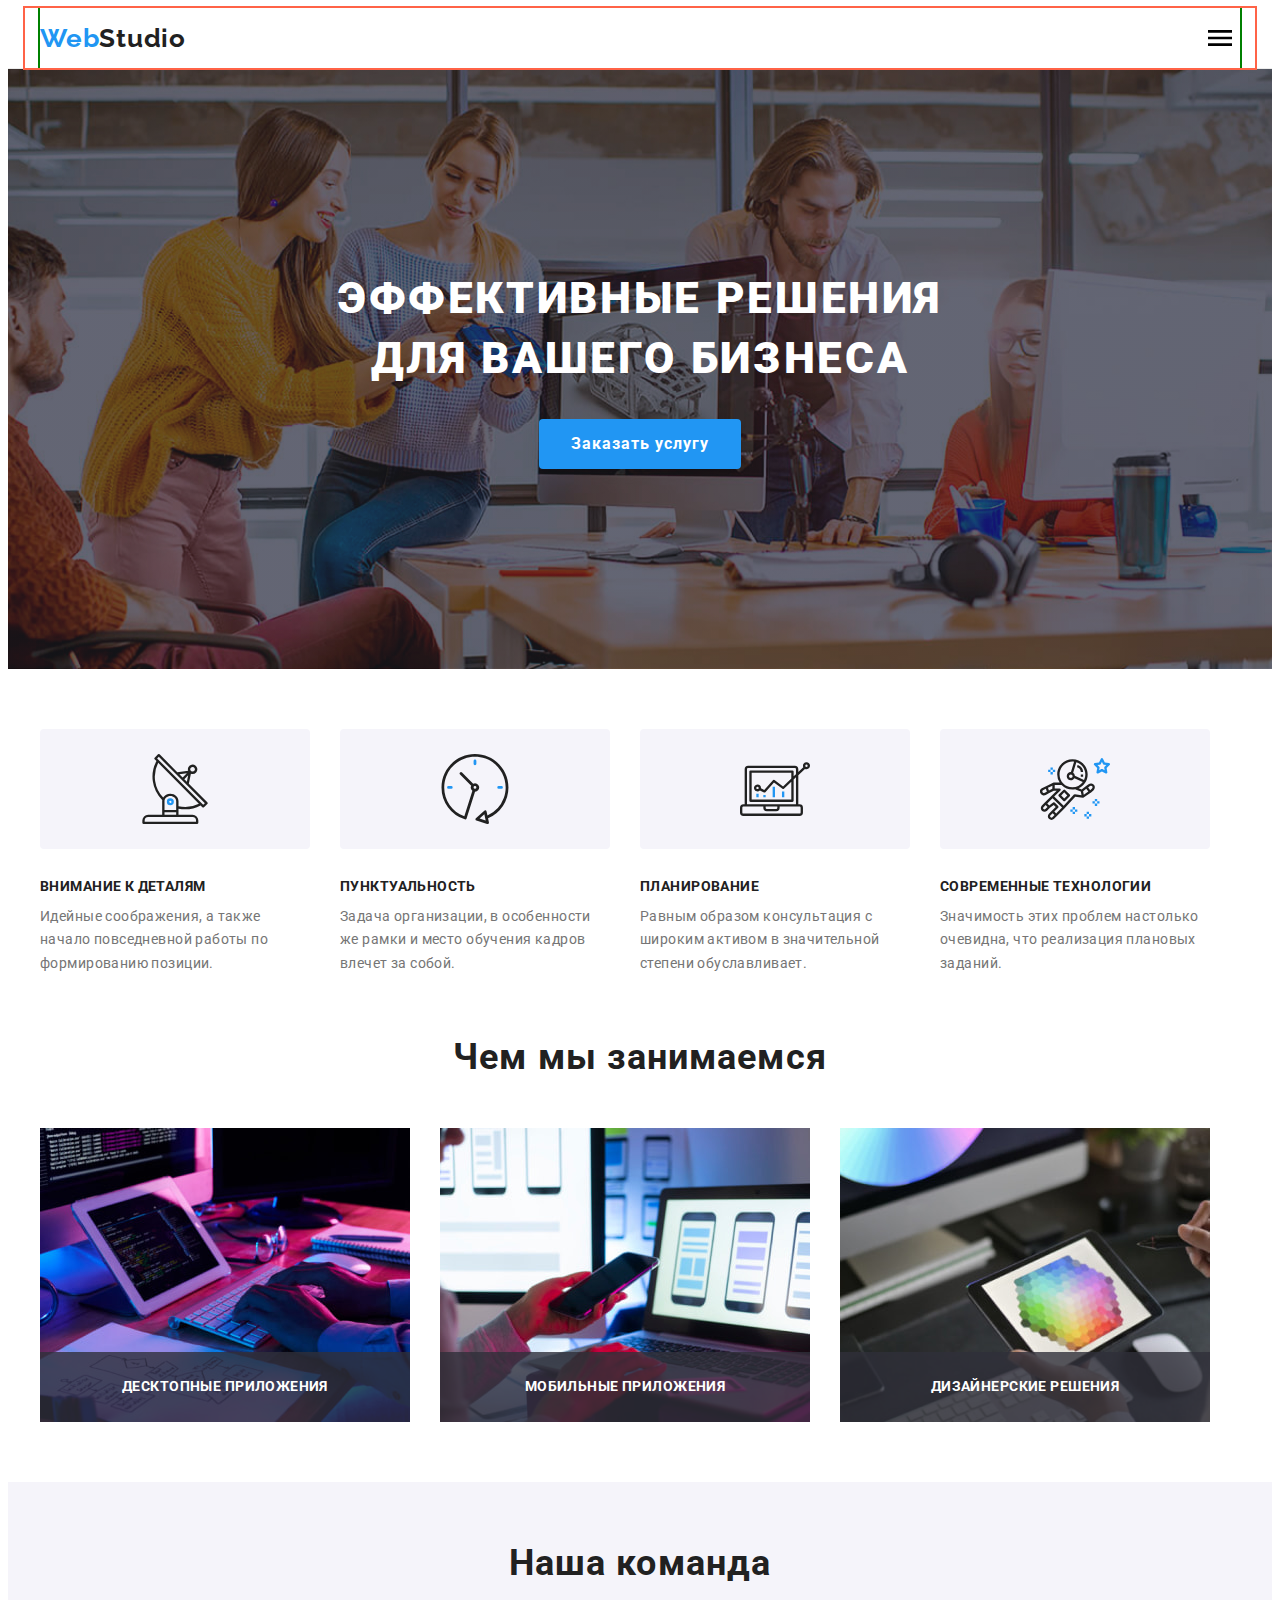
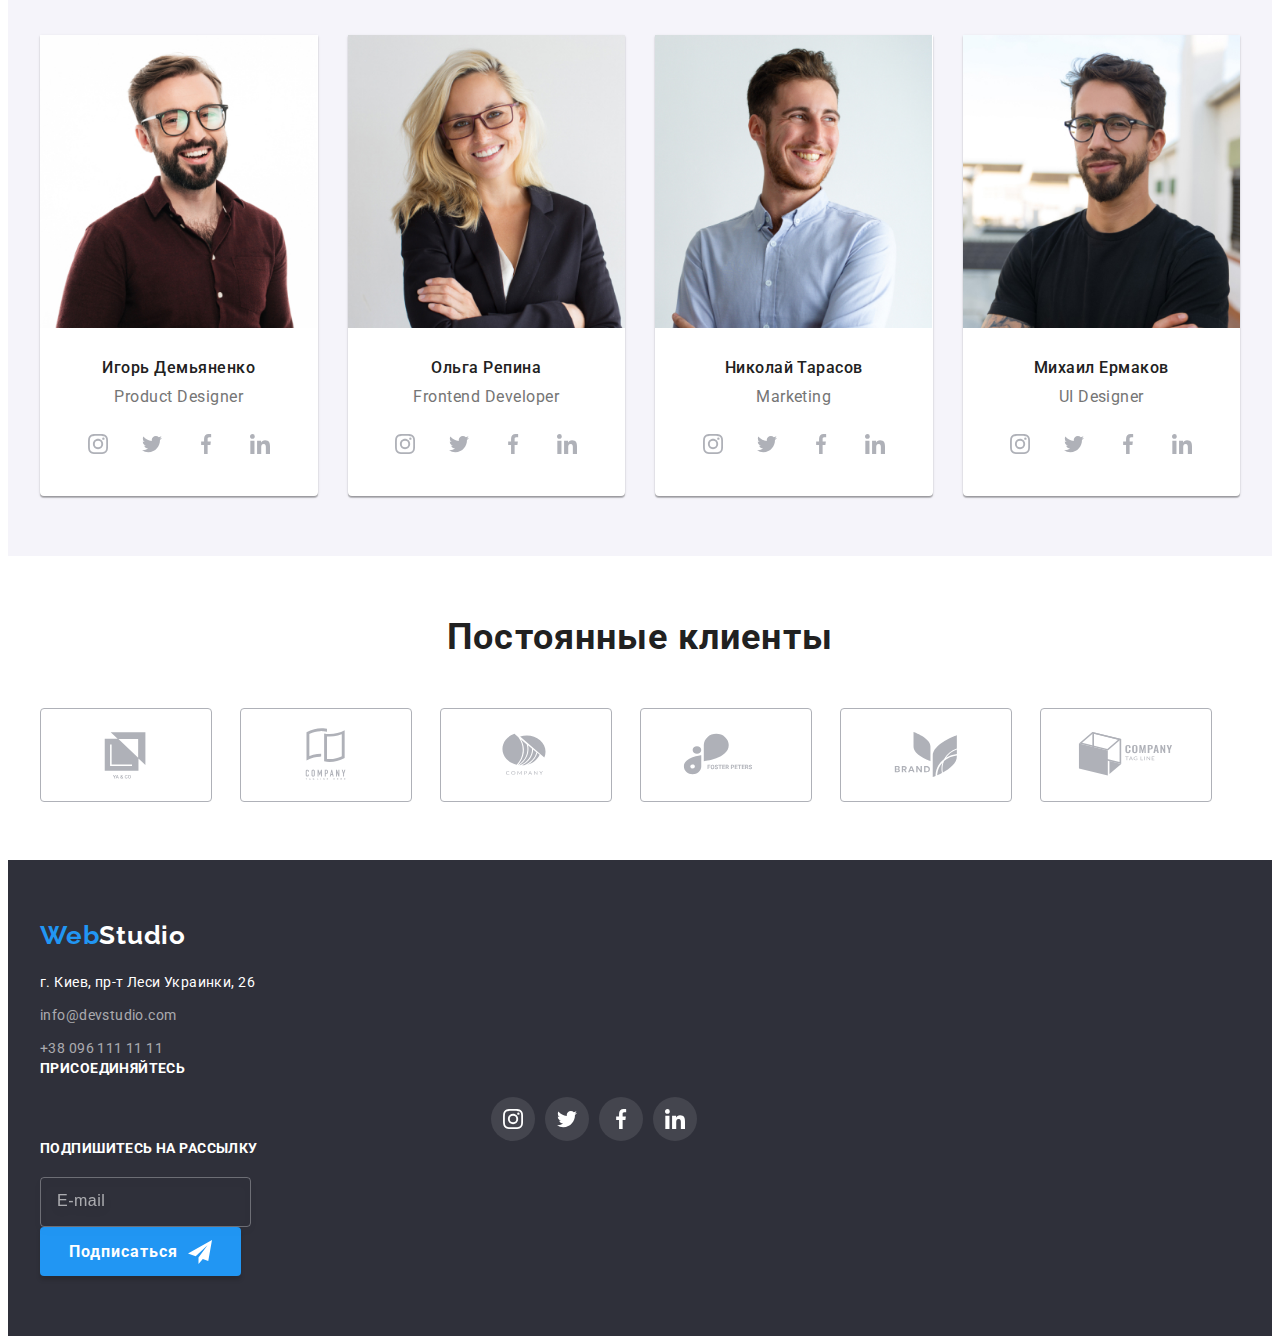
==== commit 8d18d811: "part 2 mobile menu" ====
--- a/index.html
+++ b/index.html
@@ -31,15 +31,20 @@
         <nav class="header-nav">
           <!-- Лого -->
           <a class="logo logo__header" href="./index.html">Web<span class="logo__dark">Studio</span></a>
-          <!-- Главное меню -->
-          <button class="burger-btn" type="button">
-            <svg class="burger-btn__icon" width="40 " height="40">
-              <use href="./images/icons.svg#icon-burger"></use>
-            </svg>
-            <svg class="burger-btn__icon" width="40 " height="40">
-              <use href="./images/icons.svg#icon-burger-close"></use>
+          
+          <!-- Иконки на мобильном -->
+          <button class="burger-btn" type="button" aria-expanded="false" aria-controls="menu-container" data-menu-button>
+            <svg class="burger-btn__icon" width="40 " height="40" aria-label="Переключатель мобильного меню">
+              <use class="icon-burger" href="./images/icons.svg#icon-burger"></use>
+              <use class="icon-burger-close" href="./images/icons.svg#icon-burger-close"></use>
             </svg>
           </button>
+
+
+
+
+
+          <!-- Главное меню -->
           <div class="main-menu-box">
             <ul class="main-menu">
               <li class="main-menu__item">
@@ -71,6 +76,25 @@
           </ul>
         </div>
       </div>
+
+        <!-- Мобильное меню -->
+      <div class="mobile-menu" id="menu-container" data-menu>
+        <ul class="main-menu">
+              <li class="main-menu__item">
+                <a class="main-menu__link main-menu__link--current" href="./index.html">Студия</a>
+              </li>
+              <li class="main-menu__item">
+                <a class="main-menu__link" href="./portfolio.html">Портфолио</a>
+              </li>
+              <li class="main-menu__item"><a class="main-menu__link" href="#">Контакты</a></li>
+            </ul>
+
+
+        
+      </div>
+
+
+
     </header>
     <!-- основная информация -->
     <main>
@@ -608,6 +632,7 @@
     <!-- end модальное окно  -->
     
     <!-- start script -->
+    <script src="./js/mobile-menu.js"></script>
     <script src="./js/modal.js"></script>
     <!-- end script -->
 
--- a/css/main.min.css
+++ b/css/main.min.css
@@ -1 +1 @@
-body{font-family:"Roboto",sans-serif;color:#757575}h1,h2,h3,h4,h5,h6,p{margin:0;padding:0}ul{list-style:none;margin:0;padding:0}img{display:block;max-width:100%;height:auto}.container{padding-left:15px;padding-right:15px;margin-left:auto;margin-right:auto}@media screen and (min-width: 480px){.container{max-width:480px}}@media screen and (min-width: 768px){.container{max-width:768px}}@media screen and (min-width: 1200px){.container{max-width:1200px}}.section{padding-top:60px;padding-bottom:60px}.section__title{margin-top:0;margin-bottom:30px;font-size:28px;line-height:1.17;text-align:center;letter-spacing:.03em;color:#212121}@media screen and (min-width: 1200px){.section__title{margin-bottom:50px;font-size:36px}}.visually-hidden{position:absolute;clip:rect(0 0 0 0);width:1px;height:1px;margin:-1px}.subscribe__title,.join-box__title{font-size:14px;line-height:1.14;letter-spacing:.03em;text-transform:uppercase;color:#fff}.header{border-bottom:1px solid #ececec}.header__container{outline:2px solid tomato}.header-nav{display:-webkit-box;display:-ms-flexbox;display:flex;min-height:60px;-webkit-box-align:center;-ms-flex-align:center;align-items:center;-webkit-box-pack:justify;-ms-flex-pack:justify;justify-content:space-between;-webkit-box-flex:1;-ms-flex-positive:1;flex-grow:1;outline:2px solid green}.burger-btn__icon{display:block}.burger-btn{padding:0;margin:0;border:none;background-color:transparent}.burger-btn:hover .burger-btn__icon,.burger-btn:focus .burger-btn__icon{fill:#2196f3}.main-menu-box{display:none}.main-menu{display:-webkit-box;display:-ms-flexbox;display:flex}.main-menu__item{position:relative}.main-menu__item:not(:last-child){margin-right:50px}.main-menu__link{display:inline-block;padding-top:32px;padding-bottom:32px;color:#212121;text-decoration:none;font-weight:500;font-size:14px;line-height:1.14;letter-spacing:.02em;-webkit-transition:color 250ms cubic-bezier(0.4, 0, 0.2, 1);transition:color 250ms cubic-bezier(0.4, 0, 0.2, 1)}.main-menu__link:hover,.main-menu__link:focus{color:#2196f3}.main-menu__link--current{color:#2196f3}.main-menu__link--current::after{position:absolute;bottom:-1px;content:"";display:block;height:4px;width:100%;background-color:#2196f3;border-radius:2px}.contacts{display:-webkit-box;display:-ms-flexbox;display:flex;margin-left:auto}.contacts__item{display:-webkit-box;display:-ms-flexbox;display:flex;-webkit-box-align:center;-ms-flex-align:center;align-items:center}.contacts__item:not(:last-child){margin-right:50px}.contacts__link{display:-webkit-box;display:-ms-flexbox;display:flex;-webkit-box-align:center;-ms-flex-align:center;align-items:center;padding-top:32px;padding-bottom:32px;text-decoration:none;color:#757575;font-weight:500;font-size:14px;line-height:1.14;letter-spacing:.02em;-webkit-transition:color 250ms cubic-bezier(0.4, 0, 0.2, 1);transition:color 250ms cubic-bezier(0.4, 0, 0.2, 1)}.contacts__link:hover,.contacts__link:focus{color:#2196f3}.contacts__icon{fill:currentColor;margin-right:10px}.logo{font-family:"Raleway",sans-serif;font-weight:700;text-decoration:none;font-size:26px;line-height:1.19;letter-spacing:.03em;color:#2196f3}.logo__header{margin-right:93px}.logo__footer{display:inline-block;margin-bottom:20px;margin-right:0}.logo__dark{color:#212121}.logo__light{color:#fff}.socials{display:-webkit-box;display:-ms-flexbox;display:flex;-webkit-box-pack:center;-ms-flex-pack:center;justify-content:center}.socials__item:not(:last-child){margin-right:10px}.socials__link{display:-webkit-box;display:-ms-flexbox;display:flex;width:44px;height:44px;-webkit-box-align:center;-ms-flex-align:center;align-items:center;-webkit-box-pack:center;-ms-flex-pack:center;justify-content:center;border-radius:50%;fill:#afb1b8;-webkit-transition:background-color 250ms cubic-bezier(0.4, 0, 0.2, 1),fill 250ms cubic-bezier(0.4, 0, 0.2, 1);transition:background-color 250ms cubic-bezier(0.4, 0, 0.2, 1),fill 250ms cubic-bezier(0.4, 0, 0.2, 1)}.socials__link:hover,.socials__link:focus{background-color:#2196f3;fill:#fff}.socials__link--color-footer{fill:#fff;background-color:rgba(255,255,255,.1)}.subscribe__button,.hero__button,.modal-form__submit-button{display:-webkit-box;display:-ms-flexbox;display:flex;-webkit-box-align:center;-ms-flex-align:center;align-items:center;-webkit-box-sizing:border-box;box-sizing:border-box;padding:10px 29px;color:#fff;font-family:inherit;font-weight:700;font-size:16px;line-height:1.87;letter-spacing:.06em;text-align:center;cursor:pointer;border:none;-webkit-box-shadow:0px 4px 4px rgba(0,0,0,.15);box-shadow:0px 4px 4px rgba(0,0,0,.15);border-radius:4px;background-color:#2196f3;-webkit-transition:background-color 250ms cubic-bezier(0.4, 0, 0.2, 1);transition:background-color 250ms cubic-bezier(0.4, 0, 0.2, 1)}.subscribe__button:active,.hero__button:active,.modal-form__submit-button:active{-webkit-box-shadow:0px 4px 4px rgba(0,0,0,.15) inset;box-shadow:0px 4px 4px rgba(0,0,0,.15) inset}.subscribe__button:hover,.hero__button:hover,.modal-form__submit-button:hover,.subscribe__button:focus,.hero__button:focus,.modal-form__submit-button:focus{background-color:#188ce8}.backdrop{position:fixed;top:0;left:0;width:100%;height:100%;background:rgba(0,0,0,.2);opacity:1;-webkit-transition:opacity 250ms cubic-bezier(0.4, 0, 0.2, 1);transition:opacity 250ms cubic-bezier(0.4, 0, 0.2, 1)}.backdrop.is-hidden .modal{-webkit-transform:translate(-50%, -50%) scale(0.9);transform:translate(-50%, -50%) scale(0.9);opacity:0}.modal{position:absolute;top:50%;left:50%;-webkit-transform:translate(-50%, -50%) scale(1);transform:translate(-50%, -50%) scale(1);width:100%;padding:40px;background:#fff;-webkit-box-shadow:0px 1px 3px rgba(0,0,0,.12),0px 1px 1px rgba(0,0,0,.14),0px 2px 1px rgba(0,0,0,.2);box-shadow:0px 1px 3px rgba(0,0,0,.12),0px 1px 1px rgba(0,0,0,.14),0px 2px 1px rgba(0,0,0,.2);border-radius:4px;opacity:1;-webkit-transition:opacity 250ms cubic-bezier(0.4, 0, 0.2, 1),-webkit-transform 250ms cubic-bezier(0.4, 0, 0.2, 1);transition:opacity 250ms cubic-bezier(0.4, 0, 0.2, 1),-webkit-transform 250ms cubic-bezier(0.4, 0, 0.2, 1);transition:transform 250ms cubic-bezier(0.4, 0, 0.2, 1),opacity 250ms cubic-bezier(0.4, 0, 0.2, 1);transition:transform 250ms cubic-bezier(0.4, 0, 0.2, 1),opacity 250ms cubic-bezier(0.4, 0, 0.2, 1),-webkit-transform 250ms cubic-bezier(0.4, 0, 0.2, 1)}@media screen and (min-width: 480px){.modal{max-width:450px}}@media screen and (min-width: 1200px){.modal{max-width:528px}}.modal__close-button{position:absolute;top:8px;right:8px;width:30px;height:30px;border:1px solid rgba(0,0,0,.1);border-radius:50%;cursor:pointer;background-color:#fff;-webkit-transition:fill 250ms cubic-bezier(0.4, 0, 0.2, 1);transition:fill 250ms cubic-bezier(0.4, 0, 0.2, 1)}.modal__close-button:hover,.modal__close-button:focus{fill:#2196f3}.modal__close-icon{position:absolute;top:50%;left:50%;-webkit-transform:translate(-50%, -50%);transform:translate(-50%, -50%)}.is-hidden{opacity:0;pointer-events:none}.modal-form__header{margin-bottom:12px;font-size:20px;line-height:1.5;text-align:center;letter-spacing:.03em;color:#212121}@media screen and (min-width: 1200px){.modal-form__header{line-height:1.15}}.modal-form__box{display:-webkit-box;display:-ms-flexbox;display:flex;-webkit-box-orient:vertical;-webkit-box-direction:normal;-ms-flex-direction:column;flex-direction:column;margin-bottom:10px;font-size:12px;line-height:1.16;letter-spacing:.01em;color:#757575}.modal-form__label{margin-bottom:4px}.modal-form__thumb{position:relative}.modal-form__input{height:40px;padding:11px 12px;padding-left:42px;width:100%;border:1px solid rgba(33,33,33,.2);-webkit-box-sizing:border-box;box-sizing:border-box;border-radius:4px;-webkit-transition:outline-color 250ms cubic-bezier(0.4, 0, 0.2, 1);transition:outline-color 250ms cubic-bezier(0.4, 0, 0.2, 1)}.modal-form__input:focus{outline-color:#2196f3}.modal-form__input-icon{position:absolute;top:11px;left:12px;fill:#212121;-webkit-transition:fill 250ms cubic-bezier(0.4, 0, 0.2, 1);transition:fill 250ms cubic-bezier(0.4, 0, 0.2, 1)}.modal-input:focus+.modal-form__input-icon{fill:#2196f3}.modal-form__box--comment{margin-bottom:20px}.modal-form__textarea{width:100%;height:120px;padding:12px 16px;resize:none;border:1px solid rgba(33,33,33,.2);-webkit-box-sizing:border-box;box-sizing:border-box;border-radius:4px}.modal-form__textarea:focus{outline-color:#2196f3}.modal-form__textarea::-webkit-input-placeholder{font-size:12px;line-height:1.16;letter-spacing:.01em;color:rgba(117,117,117,.5)}.modal-form__textarea::-moz-placeholder{font-size:12px;line-height:1.16;letter-spacing:.01em;color:rgba(117,117,117,.5)}.modal-form__textarea:-ms-input-placeholder{font-size:12px;line-height:1.16;letter-spacing:.01em;color:rgba(117,117,117,.5)}.modal-form__textarea::-ms-input-placeholder{font-size:12px;line-height:1.16;letter-spacing:.01em;color:rgba(117,117,117,.5)}.modal-form__textarea::placeholder{font-size:12px;line-height:1.16;letter-spacing:.01em;color:rgba(117,117,117,.5)}.modal-form__checkbox-label{display:-webkit-box;display:-ms-flexbox;display:flex;-webkit-box-align:center;-ms-flex-align:center;align-items:center;-webkit-box-pack:center;-ms-flex-pack:center;justify-content:center;margin-bottom:30px;font-size:12px;line-height:1.17;letter-spacing:.03em}@media screen and (min-width: 1200px){.modal-form__checkbox-label{font-size:14px;line-height:1.71}}.checkbox__icon{display:block;-ms-flex-negative:0;flex-shrink:0;margin-right:7px;width:16px;height:15px;-webkit-box-shadow:0 0 0 .1em #212121;box-shadow:0 0 0 .1em #212121;border-radius:2px;background-color:#fff}.checkbox:checked+.checkbox__icon{background-color:#2196f3;background-image:url(../images/icon-check.svg);background-size:contain;background-origin:border-box;-webkit-box-shadow:0 0 0 .1em #2196f3;box-shadow:0 0 0 .1em #2196f3}.checkbox:focus+.checkbox__icon{-webkit-box-shadow:0 0 0 2px #000;box-shadow:0 0 0 2px #000}.modal-form__submit-button-box{display:-webkit-box;display:-ms-flexbox;display:flex;-webkit-box-align:center;-ms-flex-align:center;align-items:center;-webkit-box-pack:center;-ms-flex-pack:center;justify-content:center}.modal-form__submit-button{padding-left:55px;padding-right:55px}.hero{max-width:480px;max-height:400px;text-align:center;padding-top:118px;padding-bottom:118px;margin-left:auto;margin-right:auto;background-image:-webkit-gradient(linear, left top, left bottom, from(rgba(47, 48, 58, 0.4)), to(rgba(47, 48, 58, 0.4))),url("/images/hero-480@1x.jpg");background-image:linear-gradient(rgba(47, 48, 58, 0.4), rgba(47, 48, 58, 0.4)),url("/images/hero-480@1x.jpg");background-color:#2f303a;background-size:480px 400px;background-repeat:no-repeat;background-position:center}@media(min-device-pixel-ratio: 2),(-webkit-min-device-pixel-ratio: 2),(min-resolution: 192dpi),(min-resolution: 2dppx){.hero{background-image:-webkit-gradient(linear, left top, left bottom, from(rgba(47, 48, 58, 0.4)), to(rgba(47, 48, 58, 0.4))),url("/images/hero-960@2x.jpg");background-image:linear-gradient(rgba(47, 48, 58, 0.4), rgba(47, 48, 58, 0.4)),url("/images/hero-960@2x.jpg")}}@media screen and (min-width: 768px){.hero{max-width:768px;background-image:-webkit-gradient(linear, left top, left bottom, from(rgba(47, 48, 58, 0.4)), to(rgba(47, 48, 58, 0.4))),url("/images/hero-768@1x.jpg");background-image:linear-gradient(rgba(47, 48, 58, 0.4), rgba(47, 48, 58, 0.4)),url("/images/hero-768@1x.jpg");background-size:768px 400px}}@media screen and (min-width: 768px)and (min-device-pixel-ratio: 2),screen and (min-width: 768px)and (-webkit-min-device-pixel-ratio: 2),screen and (min-width: 768px)and (min-resolution: 192dpi),screen and (min-width: 768px)and (min-resolution: 2dppx){.hero{background-image:-webkit-gradient(linear, left top, left bottom, from(rgba(47, 48, 58, 0.4)), to(rgba(47, 48, 58, 0.4))),url("/images/hero-768@2x.jpg");background-image:linear-gradient(rgba(47, 48, 58, 0.4), rgba(47, 48, 58, 0.4)),url("/images/hero-768@2x.jpg")}}@media screen and (min-width: 1200px){.hero{max-width:1600px;max-height:600px;padding-top:200px;padding-bottom:200px;background-image:-webkit-gradient(linear, left top, left bottom, from(rgba(47, 48, 58, 0.4)), to(rgba(47, 48, 58, 0.4))),url("/images/hero-1600@1x.jpg");background-image:linear-gradient(rgba(47, 48, 58, 0.4), rgba(47, 48, 58, 0.4)),url("/images/hero-1600@1x.jpg");background-size:1600px 600px}}@media screen and (min-width: 1200px)and (min-device-pixel-ratio: 2),screen and (min-width: 1200px)and (-webkit-min-device-pixel-ratio: 2),screen and (min-width: 1200px)and (min-resolution: 192dpi),screen and (min-width: 1200px)and (min-resolution: 2dppx){.hero{background-image:-webkit-gradient(linear, left top, left bottom, from(rgba(47, 48, 58, 0.4)), to(rgba(47, 48, 58, 0.4))),url("/images/hero-3200@2x.jpg");background-image:linear-gradient(rgba(47, 48, 58, 0.4), rgba(47, 48, 58, 0.4)),url("/images/hero-3200@2x.jpg")}}.hero__title{margin-bottom:30px;color:#fff;font-weight:900;font-size:26px;line-height:1.62;letter-spacing:.06em;text-transform:uppercase}@media screen and (min-width: 1200px){.hero__title{font-size:44px;line-height:1.36}}.hero__button{margin:0 auto;padding-left:32px;padding-right:32px}@media screen and (min-width: 768px){.features{display:-webkit-box;display:-ms-flexbox;display:flex;-ms-flex-wrap:wrap;flex-wrap:wrap;margin:-15px}}@media screen and (max-width: calc(768px - 1px)){.features__item:not(:last-child){margin-bottom:30px}}@media screen and (min-width: 768px){.features__item{-ms-flex-preferred-size:calc((100% - 15px * 4) / 2);flex-basis:calc((100% - 15px * 4) / 2);margin:15px}}@media screen and (min-width: 1200px){.features__item{margin:15px;max-width:270px}}.features__icon-box{display:-webkit-box;display:-ms-flexbox;display:flex;-webkit-box-pack:center;-ms-flex-pack:center;justify-content:center;-webkit-box-align:center;-ms-flex-align:center;align-items:center;width:100%;min-height:120px;margin-bottom:30px;border-radius:4px;background-color:#f5f4fa}.features__title{margin-top:0;margin-bottom:10px;font-size:14px;line-height:1.14;letter-spacing:.03em;text-transform:uppercase;color:#212121}.features__text{min-width:270px;font-size:14px;line-height:1.71;letter-spacing:.03em}.services__section{display:none}@media screen and (min-width: 1200px){.services__section{display:block}}.section--no-padding-top{padding-top:0}@media screen and (min-width: 1200px){.services{display:-webkit-box;display:-ms-flexbox;display:flex}}.services__item:not(:last-child){margin-right:30px}.services__box{position:relative}.services__lable{position:absolute;bottom:0;display:-webkit-box;display:-ms-flexbox;display:flex;-webkit-box-align:center;-ms-flex-align:center;align-items:center;-webkit-box-pack:center;-ms-flex-pack:center;justify-content:center;background-color:rgba(47,48,58,.8);height:70px;width:100%}.services__title{font-size:14px;line-height:1.14;text-align:center;letter-spacing:.03em;text-transform:uppercase;color:#fff}.section--team-background-color{background-color:#f5f4fa}@media screen and (min-width: 768px){.team{display:-webkit-box;display:-ms-flexbox;display:flex;-ms-flex-wrap:wrap;flex-wrap:wrap;margin:-15px}}.team__item{background-color:#fff;text-align:center;-webkit-box-shadow:0px 1px 3px rgba(0,0,0,.12),0px 1px 1px rgba(0,0,0,.14),0px 2px 1px rgba(0,0,0,.2);box-shadow:0px 1px 3px rgba(0,0,0,.12),0px 1px 1px rgba(0,0,0,.14),0px 2px 1px rgba(0,0,0,.2);border-radius:0px 0px 4px 4px}@media screen and (max-width: calc(768px - 1px)){.team__item:not(:last-child){margin-bottom:30px}}@media screen and (min-width: 768px){.team__item{max-width:354px;-ms-flex-preferred-size:calc((100% - 4 * 15px) / 2);flex-basis:calc((100% - 4 * 15px) / 2);margin:15px}}@media screen and (min-width: 1200px){.team__item{max-width:354px;-ms-flex-preferred-size:calc((100% - 8 * 15px) / 4);flex-basis:calc((100% - 8 * 15px) / 4);margin:15px}}.team__content{padding:30px 0}.team__title{margin-bottom:10px;font-weight:500;font-size:16px;line-height:1.19;letter-spacing:.03em;color:#212121}.team__text{margin-bottom:16px;font-size:16px;line-height:1.19;letter-spacing:.03em}.clients{display:-webkit-box;display:-ms-flexbox;display:flex;-ms-flex-wrap:wrap;flex-wrap:wrap;margin:-15px}.clients__item{margin:15px;-ms-flex-preferred-size:calc((100% - 15px * 4) / 2);flex-basis:calc((100% - 15px * 4) / 2);max-width:270px;min-height:92px}@media screen and (min-width: 768px){.clients__item{-ms-flex-preferred-size:calc((100% - 15px * 6) / 3);flex-basis:calc((100% - 15px * 6) / 3);max-width:226px}}@media screen and (min-width: 1200px){.clients__item{max-width:170px}}.clients__link{display:-webkit-box;display:-ms-flexbox;display:flex;-webkit-box-pack:center;-ms-flex-pack:center;justify-content:center;-webkit-box-align:center;-ms-flex-align:center;align-items:center;width:100%;height:100%;border:1px solid #afb1b8;border-radius:4px;fill:#afb1b8;-webkit-transition:fill 250ms cubic-bezier(0.4, 0, 0.2, 1),border 250ms cubic-bezier(0.4, 0, 0.2, 1);transition:fill 250ms cubic-bezier(0.4, 0, 0.2, 1),border 250ms cubic-bezier(0.4, 0, 0.2, 1)}.clients__link:hover,.clients__link:focus{fill:#2196f3;border:1px solid #2196f3}.filter{display:-webkit-box;display:-ms-flexbox;display:flex;-webkit-box-pack:center;-ms-flex-pack:center;justify-content:center;margin-bottom:50px}.filter__item:not(:last-child){margin-right:8px}.filter__button{padding:6px 22px;font-family:inherit;font-weight:500;font-size:16px;line-height:1.62;text-align:center;letter-spacing:.03em;color:#212121;cursor:pointer;border:none;background-color:#f5f4fa;border-radius:4px;-webkit-transition:color 250ms cubic-bezier(0.4, 0, 0.2, 1),background-color 250ms cubic-bezier(0.4, 0, 0.2, 1),-webkit-box-shadow 250ms cubic-bezier(0.4, 0, 0.2, 1);transition:color 250ms cubic-bezier(0.4, 0, 0.2, 1),background-color 250ms cubic-bezier(0.4, 0, 0.2, 1),-webkit-box-shadow 250ms cubic-bezier(0.4, 0, 0.2, 1);transition:color 250ms cubic-bezier(0.4, 0, 0.2, 1),background-color 250ms cubic-bezier(0.4, 0, 0.2, 1),box-shadow 250ms cubic-bezier(0.4, 0, 0.2, 1);transition:color 250ms cubic-bezier(0.4, 0, 0.2, 1),background-color 250ms cubic-bezier(0.4, 0, 0.2, 1),box-shadow 250ms cubic-bezier(0.4, 0, 0.2, 1),-webkit-box-shadow 250ms cubic-bezier(0.4, 0, 0.2, 1)}.filter__button:hover,.filter__button:focus{color:#fff;background-color:#2196f3;-webkit-box-shadow:0px 3px 1px rgba(0,0,0,.1),0px 1px 2px rgba(0,0,0,.08),0px 2px 2px rgba(0,0,0,.12);box-shadow:0px 3px 1px rgba(0,0,0,.1),0px 1px 2px rgba(0,0,0,.08),0px 2px 2px rgba(0,0,0,.12)}.filter__button:active{-webkit-box-shadow:0px 3px 1px rgba(0,0,0,.1) inset,0px 1px 2px rgba(0,0,0,.08) inset,0px 2px 2px rgba(0,0,0,.12) inset;box-shadow:0px 3px 1px rgba(0,0,0,.1) inset,0px 1px 2px rgba(0,0,0,.08) inset,0px 2px 2px rgba(0,0,0,.12) inset}.work{display:-webkit-box;display:-ms-flexbox;display:flex;-ms-flex-wrap:wrap;flex-wrap:wrap;margin-right:calc(-1 * 30px);margin-bottom:calc(-1 * 30px)}.work__item{-ms-flex-preferred-size:calc(100% / 3 - 30px);flex-basis:calc(100% / 3 - 30px);margin-right:30px;margin-bottom:30px}.work__link{display:block;text-decoration:none;-webkit-transition:-webkit-box-shadow 250ms cubic-bezier(0.4, 0, 0.2, 1);transition:-webkit-box-shadow 250ms cubic-bezier(0.4, 0, 0.2, 1);transition:box-shadow 250ms cubic-bezier(0.4, 0, 0.2, 1);transition:box-shadow 250ms cubic-bezier(0.4, 0, 0.2, 1), -webkit-box-shadow 250ms cubic-bezier(0.4, 0, 0.2, 1)}.work__link:hover,.work__link:focus{-webkit-box-shadow:0px 1px 1px rgba(0,0,0,.12),0px 4px 4px rgba(0,0,0,.06),1px 4px 6px rgba(0,0,0,.16);box-shadow:0px 1px 1px rgba(0,0,0,.12),0px 4px 4px rgba(0,0,0,.06),1px 4px 6px rgba(0,0,0,.16)}.work__thumb{position:relative;overflow:hidden}.work__discription{position:absolute;top:0;left:0;width:100%;height:100%;-webkit-transform:translateY(100%);transform:translateY(100%);-webkit-transition:-webkit-transform 250ms cubic-bezier(0.4, 0, 0.2, 1);transition:-webkit-transform 250ms cubic-bezier(0.4, 0, 0.2, 1);transition:transform 250ms cubic-bezier(0.4, 0, 0.2, 1);transition:transform 250ms cubic-bezier(0.4, 0, 0.2, 1), -webkit-transform 250ms cubic-bezier(0.4, 0, 0.2, 1);background-color:rgba(33,150,243,.9)}.work__link:hover .work__discription,.work__link:focus .work__discription{-webkit-transform:translateY(0%);transform:translateY(0%)}.work__discription-text{padding:63px 24px;font-size:18px;line-height:1.56;letter-spacing:.03em;color:#fff}.work__content{padding:20px 24px;border-left:1px solid #eee;border-right:1px solid #eee;border-bottom:1px solid #eee}.work__title{margin-bottom:4px;font-size:18px;line-height:2;letter-spacing:.06em;color:#212121}.work__text{font-size:16px;line-height:1.87;letter-spacing:.03em;color:#757575}.footer{padding-top:60px;padding-bottom:60px;background-color:#2f303a}.address-box{-webkit-box-flex:1;-ms-flex-positive:1;flex-grow:1;margin-right:70px}.address{font-style:normal}.address__item:not(:last-child){margin-bottom:9px}.address__link{text-decoration:none;font-size:14px;line-height:1.71;letter-spacing:.03em;-webkit-transition:color 250ms cubic-bezier(0.4, 0, 0.2, 1);transition:color 250ms cubic-bezier(0.4, 0, 0.2, 1)}.address__link:hover,.address__link:focus{color:#2196f3}.address__link--color-white{color:#fff}.address__link--color-white-transparent{color:rgba(255,255,255,.6)}.join-box{margin-right:93px}.join-box__title{margin-bottom:20px}.subscribe__title{margin-bottom:20px}.subscribe__input{max-width:358px;height:50px;padding:15px 16px;margin-right:12px;background-color:transparent;border:1px solid rgba(255,255,255,.3);-webkit-box-sizing:border-box;box-sizing:border-box;-webkit-filter:drop-shadow(0px 4px 4px rgba(0, 0, 0, 0.15));filter:drop-shadow(0px 4px 4px rgba(0, 0, 0, 0.15));border-radius:4px}.subscribe__input:focus{background-color:#fff}.subscribe__input::-webkit-input-placeholder{font-size:16px;line-height:1.25;letter-spacing:.03em;color:rgba(255,255,255,.6)}.subscribe__input::-moz-placeholder{font-size:16px;line-height:1.25;letter-spacing:.03em;color:rgba(255,255,255,.6)}.subscribe__input:-ms-input-placeholder{font-size:16px;line-height:1.25;letter-spacing:.03em;color:rgba(255,255,255,.6)}.subscribe__input::-ms-input-placeholder{font-size:16px;line-height:1.25;letter-spacing:.03em;color:rgba(255,255,255,.6)}.subscribe__input::placeholder{font-size:16px;line-height:1.25;letter-spacing:.03em;color:rgba(255,255,255,.6)}.subscribe__input:focus::-webkit-input-placeholder{color:rgba(0,0,0,.6)}.subscribe__input:focus::-moz-placeholder{color:rgba(0,0,0,.6)}.subscribe__input:focus:-ms-input-placeholder{color:rgba(0,0,0,.6)}.subscribe__input:focus::-ms-input-placeholder{color:rgba(0,0,0,.6)}.subscribe__input:focus::placeholder{color:rgba(0,0,0,.6)}.subscribe__icon{margin-left:10px}/*# sourceMappingURL=main.min.css.map */+body{font-family:"Roboto",sans-serif;color:#757575}h1,h2,h3,h4,h5,h6,p{margin:0;padding:0}ul{list-style:none;margin:0;padding:0}img{display:block;max-width:100%;height:auto}body.modal-open,body.menu-open{overflow:hidden}.container{padding-left:15px;padding-right:15px;margin-left:auto;margin-right:auto}@media screen and (min-width: 480px){.container{max-width:480px}}@media screen and (min-width: 768px){.container{max-width:768px}}@media screen and (min-width: 1200px){.container{max-width:1200px}}.section{padding-top:60px;padding-bottom:60px}.section__title{margin-top:0;margin-bottom:30px;font-size:28px;line-height:1.17;text-align:center;letter-spacing:.03em;color:#212121}@media screen and (min-width: 1200px){.section__title{margin-bottom:50px;font-size:36px}}.visually-hidden{position:absolute;clip:rect(0 0 0 0);width:1px;height:1px;margin:-1px}.subscribe__title,.join-box__title{font-size:14px;line-height:1.14;letter-spacing:.03em;text-transform:uppercase;color:#fff}.header{position:relative;border-bottom:1px solid #ececec}.header__container{outline:2px solid tomato}.header-nav{display:-webkit-box;display:-ms-flexbox;display:flex;min-height:60px;-webkit-box-align:center;-ms-flex-align:center;align-items:center;-webkit-box-pack:justify;-ms-flex-pack:justify;justify-content:space-between;-webkit-box-flex:1;-ms-flex-positive:1;flex-grow:1;outline:2px solid green}.burger-btn{display:-webkit-inline-box;display:-ms-inline-flexbox;display:inline-flex;margin:0;padding:0;border:none;background-color:transparent;z-index:2}.burger-btn:hover .burger-btn__icon,.burger-btn:focus .burger-btn__icon{fill:#2196f3}.burger-btn .icon-burger-close{display:none}.burger-btn.is-open .icon-burger-close{display:block}.burger-btn.is-open .icon-burger{display:none}.mobile-menu{display:none}.mobile-menu.is-open{display:block;position:fixed;top:0;left:0;width:100%;height:100%;background-color:#fff}.main-menu-box{display:none}.main-menu{display:-webkit-box;display:-ms-flexbox;display:flex;-webkit-box-orient:vertical;-webkit-box-direction:normal;-ms-flex-direction:column;flex-direction:column}.main-menu__item{position:relative}.main-menu__item:not(:last-child){margin-right:50px}.main-menu__link{display:inline-block;padding-top:32px;padding-bottom:32px;color:#212121;text-decoration:none;font-weight:500;font-size:14px;line-height:1.14;letter-spacing:.02em;-webkit-transition:color 250ms cubic-bezier(0.4, 0, 0.2, 1);transition:color 250ms cubic-bezier(0.4, 0, 0.2, 1)}.main-menu__link:hover,.main-menu__link:focus{color:#2196f3}.main-menu__link--current{color:#2196f3}.main-menu__link--current::after{position:absolute;bottom:-1px;content:"";display:block;height:4px;width:100%;background-color:#2196f3;border-radius:2px}.contacts{display:-webkit-box;display:-ms-flexbox;display:flex;margin-left:auto}.contacts__item{display:-webkit-box;display:-ms-flexbox;display:flex;-webkit-box-align:center;-ms-flex-align:center;align-items:center}.contacts__item:not(:last-child){margin-right:50px}.contacts__link{display:-webkit-box;display:-ms-flexbox;display:flex;-webkit-box-align:center;-ms-flex-align:center;align-items:center;padding-top:32px;padding-bottom:32px;text-decoration:none;color:#757575;font-weight:500;font-size:14px;line-height:1.14;letter-spacing:.02em;-webkit-transition:color 250ms cubic-bezier(0.4, 0, 0.2, 1);transition:color 250ms cubic-bezier(0.4, 0, 0.2, 1)}.contacts__link:hover,.contacts__link:focus{color:#2196f3}.contacts__icon{fill:currentColor;margin-right:10px}.logo{font-family:"Raleway",sans-serif;font-weight:700;text-decoration:none;font-size:26px;line-height:1.19;letter-spacing:.03em;color:#2196f3}.logo__header{margin-right:93px}.logo__footer{display:inline-block;margin-bottom:20px;margin-right:0}.logo__dark{color:#212121}.logo__light{color:#fff}.socials{display:-webkit-box;display:-ms-flexbox;display:flex;-webkit-box-pack:center;-ms-flex-pack:center;justify-content:center}.socials__item:not(:last-child){margin-right:10px}.socials__link{display:-webkit-box;display:-ms-flexbox;display:flex;width:44px;height:44px;-webkit-box-align:center;-ms-flex-align:center;align-items:center;-webkit-box-pack:center;-ms-flex-pack:center;justify-content:center;border-radius:50%;fill:#afb1b8;-webkit-transition:background-color 250ms cubic-bezier(0.4, 0, 0.2, 1),fill 250ms cubic-bezier(0.4, 0, 0.2, 1);transition:background-color 250ms cubic-bezier(0.4, 0, 0.2, 1),fill 250ms cubic-bezier(0.4, 0, 0.2, 1)}.socials__link:hover,.socials__link:focus{background-color:#2196f3;fill:#fff}.socials__link--color-footer{fill:#fff;background-color:rgba(255,255,255,.1)}.subscribe__button,.hero__button,.modal-form__submit-button{display:-webkit-box;display:-ms-flexbox;display:flex;-webkit-box-align:center;-ms-flex-align:center;align-items:center;-webkit-box-sizing:border-box;box-sizing:border-box;padding:10px 29px;color:#fff;font-family:inherit;font-weight:700;font-size:16px;line-height:1.87;letter-spacing:.06em;text-align:center;cursor:pointer;border:none;-webkit-box-shadow:0px 4px 4px rgba(0,0,0,.15);box-shadow:0px 4px 4px rgba(0,0,0,.15);border-radius:4px;background-color:#2196f3;-webkit-transition:background-color 250ms cubic-bezier(0.4, 0, 0.2, 1);transition:background-color 250ms cubic-bezier(0.4, 0, 0.2, 1)}.subscribe__button:active,.hero__button:active,.modal-form__submit-button:active{-webkit-box-shadow:0px 4px 4px rgba(0,0,0,.15) inset;box-shadow:0px 4px 4px rgba(0,0,0,.15) inset}.subscribe__button:hover,.hero__button:hover,.modal-form__submit-button:hover,.subscribe__button:focus,.hero__button:focus,.modal-form__submit-button:focus{background-color:#188ce8}.backdrop{position:fixed;top:0;left:0;width:100%;height:100%;padding:94px 15px;overflow-y:scroll;background:rgba(0,0,0,.2);opacity:1;-webkit-transition:opacity 250ms cubic-bezier(0.4, 0, 0.2, 1);transition:opacity 250ms cubic-bezier(0.4, 0, 0.2, 1)}@media screen and (min-width: 480px){.backdrop{padding:0}}.backdrop.is-hidden .modal{opacity:0}@media screen and (min-width: 480px){.backdrop.is-hidden .modal{-webkit-transform:translate(-50%, -50%) scale(0.9);transform:translate(-50%, -50%) scale(0.9)}}.modal{position:relative;width:100%;padding:40px;background:#fff;-webkit-box-shadow:0px 1px 3px rgba(0,0,0,.12),0px 1px 1px rgba(0,0,0,.14),0px 2px 1px rgba(0,0,0,.2);box-shadow:0px 1px 3px rgba(0,0,0,.12),0px 1px 1px rgba(0,0,0,.14),0px 2px 1px rgba(0,0,0,.2);border-radius:4px;opacity:1;-webkit-transition:opacity 250ms cubic-bezier(0.4, 0, 0.2, 1),-webkit-transform 250ms cubic-bezier(0.4, 0, 0.2, 1);transition:opacity 250ms cubic-bezier(0.4, 0, 0.2, 1),-webkit-transform 250ms cubic-bezier(0.4, 0, 0.2, 1);transition:transform 250ms cubic-bezier(0.4, 0, 0.2, 1),opacity 250ms cubic-bezier(0.4, 0, 0.2, 1);transition:transform 250ms cubic-bezier(0.4, 0, 0.2, 1),opacity 250ms cubic-bezier(0.4, 0, 0.2, 1),-webkit-transform 250ms cubic-bezier(0.4, 0, 0.2, 1)}@media screen and (min-width: 480px){.modal{max-width:450px;position:absolute;top:50%;left:50%;-webkit-transform:translate(-50%, -50%) scale(1);transform:translate(-50%, -50%) scale(1)}}@media screen and (min-width: 1200px){.modal{max-width:528px}}.modal__close-button{position:absolute;top:8px;right:8px;width:30px;height:30px;border:1px solid rgba(0,0,0,.1);border-radius:50%;cursor:pointer;background-color:#fff;-webkit-transition:fill 250ms cubic-bezier(0.4, 0, 0.2, 1);transition:fill 250ms cubic-bezier(0.4, 0, 0.2, 1)}.modal__close-button:hover,.modal__close-button:focus{fill:#2196f3}.modal__close-icon{position:absolute;top:50%;left:50%;-webkit-transform:translate(-50%, -50%);transform:translate(-50%, -50%)}.is-hidden{opacity:0;pointer-events:none}.modal-form__header{margin-bottom:12px;font-size:20px;line-height:1.5;text-align:center;letter-spacing:.03em;color:#212121}@media screen and (min-width: 1200px){.modal-form__header{line-height:1.15}}.modal-form__box{display:-webkit-box;display:-ms-flexbox;display:flex;-webkit-box-orient:vertical;-webkit-box-direction:normal;-ms-flex-direction:column;flex-direction:column;margin-bottom:10px;font-size:12px;line-height:1.16;letter-spacing:.01em;color:#757575}.modal-form__label{margin-bottom:4px}.modal-form__thumb{position:relative}.modal-form__input{height:40px;padding:11px 12px;padding-left:42px;width:100%;border:1px solid rgba(33,33,33,.2);-webkit-box-sizing:border-box;box-sizing:border-box;border-radius:4px;-webkit-transition:outline-color 250ms cubic-bezier(0.4, 0, 0.2, 1);transition:outline-color 250ms cubic-bezier(0.4, 0, 0.2, 1)}.modal-form__input:focus{outline-color:#2196f3}.modal-form__input-icon{position:absolute;top:11px;left:12px;fill:#212121;-webkit-transition:fill 250ms cubic-bezier(0.4, 0, 0.2, 1);transition:fill 250ms cubic-bezier(0.4, 0, 0.2, 1)}.modal-input:focus+.modal-form__input-icon{fill:#2196f3}.modal-form__box--comment{margin-bottom:20px}.modal-form__textarea{width:100%;height:120px;padding:12px 16px;resize:none;border:1px solid rgba(33,33,33,.2);-webkit-box-sizing:border-box;box-sizing:border-box;border-radius:4px}.modal-form__textarea:focus{outline-color:#2196f3}.modal-form__textarea::-webkit-input-placeholder{font-size:12px;line-height:1.16;letter-spacing:.01em;color:rgba(117,117,117,.5)}.modal-form__textarea::-moz-placeholder{font-size:12px;line-height:1.16;letter-spacing:.01em;color:rgba(117,117,117,.5)}.modal-form__textarea:-ms-input-placeholder{font-size:12px;line-height:1.16;letter-spacing:.01em;color:rgba(117,117,117,.5)}.modal-form__textarea::-ms-input-placeholder{font-size:12px;line-height:1.16;letter-spacing:.01em;color:rgba(117,117,117,.5)}.modal-form__textarea::placeholder{font-size:12px;line-height:1.16;letter-spacing:.01em;color:rgba(117,117,117,.5)}.modal-form__checkbox-label{display:-webkit-box;display:-ms-flexbox;display:flex;-webkit-box-align:center;-ms-flex-align:center;align-items:center;-webkit-box-pack:center;-ms-flex-pack:center;justify-content:center;margin-bottom:30px;font-size:12px;line-height:1.17;letter-spacing:.03em}@media screen and (min-width: 1200px){.modal-form__checkbox-label{font-size:14px;line-height:1.71}}.checkbox__icon{display:block;-ms-flex-negative:0;flex-shrink:0;margin-right:7px;width:16px;height:15px;-webkit-box-shadow:0 0 0 .1em #212121;box-shadow:0 0 0 .1em #212121;border-radius:2px;background-color:#fff}.checkbox:checked+.checkbox__icon{background-color:#2196f3;background-image:url(../images/icon-check.svg);background-size:contain;background-origin:border-box;-webkit-box-shadow:0 0 0 .1em #2196f3;box-shadow:0 0 0 .1em #2196f3}.checkbox:focus+.checkbox__icon{-webkit-box-shadow:0 0 0 2px #000;box-shadow:0 0 0 2px #000}.modal-form__submit-button-box{display:-webkit-box;display:-ms-flexbox;display:flex;-webkit-box-align:center;-ms-flex-align:center;align-items:center;-webkit-box-pack:center;-ms-flex-pack:center;justify-content:center}.modal-form__submit-button{padding-left:55px;padding-right:55px}.hero{max-width:480px;max-height:400px;text-align:center;padding-top:118px;padding-bottom:118px;margin-left:auto;margin-right:auto;background-image:-webkit-gradient(linear, left top, left bottom, from(rgba(47, 48, 58, 0.4)), to(rgba(47, 48, 58, 0.4))),url("../images/hero-480@1x.jpg");background-image:linear-gradient(rgba(47, 48, 58, 0.4), rgba(47, 48, 58, 0.4)),url("../images/hero-480@1x.jpg");background-color:#2f303a;background-size:480px 400px;background-repeat:no-repeat;background-position:center}@media(min-device-pixel-ratio: 2),(-webkit-min-device-pixel-ratio: 2),(min-resolution: 192dpi),(min-resolution: 2dppx){.hero{background-image:-webkit-gradient(linear, left top, left bottom, from(rgba(47, 48, 58, 0.4)), to(rgba(47, 48, 58, 0.4))),url("../images/hero-960@2x.jpg");background-image:linear-gradient(rgba(47, 48, 58, 0.4), rgba(47, 48, 58, 0.4)),url("../images/hero-960@2x.jpg")}}@media screen and (min-width: 768px){.hero{max-width:768px;background-image:-webkit-gradient(linear, left top, left bottom, from(rgba(47, 48, 58, 0.4)), to(rgba(47, 48, 58, 0.4))),url("../images/hero-768@1x.jpg");background-image:linear-gradient(rgba(47, 48, 58, 0.4), rgba(47, 48, 58, 0.4)),url("../images/hero-768@1x.jpg");background-size:768px 400px}}@media screen and (min-width: 768px)and (min-device-pixel-ratio: 2),screen and (min-width: 768px)and (-webkit-min-device-pixel-ratio: 2),screen and (min-width: 768px)and (min-resolution: 192dpi),screen and (min-width: 768px)and (min-resolution: 2dppx){.hero{background-image:-webkit-gradient(linear, left top, left bottom, from(rgba(47, 48, 58, 0.4)), to(rgba(47, 48, 58, 0.4))),url("../images/hero-768@2x.jpg");background-image:linear-gradient(rgba(47, 48, 58, 0.4), rgba(47, 48, 58, 0.4)),url("../images/hero-768@2x.jpg")}}@media screen and (min-width: 1200px){.hero{max-width:1600px;max-height:600px;padding-top:200px;padding-bottom:200px;background-image:-webkit-gradient(linear, left top, left bottom, from(rgba(47, 48, 58, 0.4)), to(rgba(47, 48, 58, 0.4))),url("../images/hero-1600@1x.jpg");background-image:linear-gradient(rgba(47, 48, 58, 0.4), rgba(47, 48, 58, 0.4)),url("../images/hero-1600@1x.jpg");background-size:1600px 600px}}@media screen and (min-width: 1200px)and (min-device-pixel-ratio: 2),screen and (min-width: 1200px)and (-webkit-min-device-pixel-ratio: 2),screen and (min-width: 1200px)and (min-resolution: 192dpi),screen and (min-width: 1200px)and (min-resolution: 2dppx){.hero{background-image:-webkit-gradient(linear, left top, left bottom, from(rgba(47, 48, 58, 0.4)), to(rgba(47, 48, 58, 0.4))),url("../images/hero-3200@2x.jpg");background-image:linear-gradient(rgba(47, 48, 58, 0.4), rgba(47, 48, 58, 0.4)),url("../images/hero-3200@2x.jpg")}}.hero__title{margin-bottom:30px;color:#fff;font-weight:900;font-size:26px;line-height:1.62;letter-spacing:.06em;text-transform:uppercase}@media screen and (min-width: 1200px){.hero__title{font-size:44px;line-height:1.36}}.hero__button{margin:0 auto;padding-left:32px;padding-right:32px}@media screen and (min-width: 768px){.features{display:-webkit-box;display:-ms-flexbox;display:flex;-ms-flex-wrap:wrap;flex-wrap:wrap;margin:-15px}}@media screen and (max-width: calc(768px - 1px)){.features__item:not(:last-child){margin-bottom:30px}}@media screen and (min-width: 768px){.features__item{-ms-flex-preferred-size:calc((100% - 15px * 4) / 2);flex-basis:calc((100% - 15px * 4) / 2);margin:15px}}@media screen and (min-width: 1200px){.features__item{margin:15px;max-width:270px}}.features__icon-box{display:-webkit-box;display:-ms-flexbox;display:flex;-webkit-box-pack:center;-ms-flex-pack:center;justify-content:center;-webkit-box-align:center;-ms-flex-align:center;align-items:center;width:100%;min-height:120px;margin-bottom:30px;border-radius:4px;background-color:#f5f4fa}.features__title{margin-top:0;margin-bottom:10px;font-size:14px;line-height:1.14;letter-spacing:.03em;text-transform:uppercase;color:#212121}.features__text{min-width:270px;font-size:14px;line-height:1.71;letter-spacing:.03em}.services__section{display:none}@media screen and (min-width: 1200px){.services__section{display:block}}.section--no-padding-top{padding-top:0}@media screen and (min-width: 1200px){.services{display:-webkit-box;display:-ms-flexbox;display:flex}}.services__item:not(:last-child){margin-right:30px}.services__box{position:relative}.services__lable{position:absolute;bottom:0;display:-webkit-box;display:-ms-flexbox;display:flex;-webkit-box-align:center;-ms-flex-align:center;align-items:center;-webkit-box-pack:center;-ms-flex-pack:center;justify-content:center;background-color:rgba(47,48,58,.8);height:70px;width:100%}.services__title{font-size:14px;line-height:1.14;text-align:center;letter-spacing:.03em;text-transform:uppercase;color:#fff}.section--team-background-color{background-color:#f5f4fa}@media screen and (min-width: 768px){.team{display:-webkit-box;display:-ms-flexbox;display:flex;-ms-flex-wrap:wrap;flex-wrap:wrap;margin:-15px}}.team__item{background-color:#fff;text-align:center;-webkit-box-shadow:0px 1px 3px rgba(0,0,0,.12),0px 1px 1px rgba(0,0,0,.14),0px 2px 1px rgba(0,0,0,.2);box-shadow:0px 1px 3px rgba(0,0,0,.12),0px 1px 1px rgba(0,0,0,.14),0px 2px 1px rgba(0,0,0,.2);border-radius:0px 0px 4px 4px}@media screen and (max-width: calc(768px - 1px)){.team__item:not(:last-child){margin-bottom:30px}}@media screen and (min-width: 768px){.team__item{max-width:354px;-ms-flex-preferred-size:calc((100% - 4 * 15px) / 2);flex-basis:calc((100% - 4 * 15px) / 2);margin:15px}}@media screen and (min-width: 1200px){.team__item{max-width:354px;-ms-flex-preferred-size:calc((100% - 8 * 15px) / 4);flex-basis:calc((100% - 8 * 15px) / 4);margin:15px}}.team__content{padding:30px 0}.team__title{margin-bottom:10px;font-weight:500;font-size:16px;line-height:1.19;letter-spacing:.03em;color:#212121}.team__text{margin-bottom:16px;font-size:16px;line-height:1.19;letter-spacing:.03em}.clients{display:-webkit-box;display:-ms-flexbox;display:flex;-ms-flex-wrap:wrap;flex-wrap:wrap;margin:-15px}.clients__item{margin:15px;-ms-flex-preferred-size:calc((100% - 15px * 4) / 2);flex-basis:calc((100% - 15px * 4) / 2);max-width:270px;min-height:92px}@media screen and (min-width: 768px){.clients__item{-ms-flex-preferred-size:calc((100% - 15px * 6) / 3);flex-basis:calc((100% - 15px * 6) / 3);max-width:226px}}@media screen and (min-width: 1200px){.clients__item{max-width:170px}}.clients__link{display:-webkit-box;display:-ms-flexbox;display:flex;-webkit-box-pack:center;-ms-flex-pack:center;justify-content:center;-webkit-box-align:center;-ms-flex-align:center;align-items:center;width:100%;height:100%;border:1px solid #afb1b8;border-radius:4px;fill:#afb1b8;-webkit-transition:fill 250ms cubic-bezier(0.4, 0, 0.2, 1),border 250ms cubic-bezier(0.4, 0, 0.2, 1);transition:fill 250ms cubic-bezier(0.4, 0, 0.2, 1),border 250ms cubic-bezier(0.4, 0, 0.2, 1)}.clients__link:hover,.clients__link:focus{fill:#2196f3;border:1px solid #2196f3}.filter{display:-webkit-box;display:-ms-flexbox;display:flex;-webkit-box-pack:center;-ms-flex-pack:center;justify-content:center;margin-bottom:50px}.filter__item:not(:last-child){margin-right:8px}.filter__button{padding:6px 22px;font-family:inherit;font-weight:500;font-size:16px;line-height:1.62;text-align:center;letter-spacing:.03em;color:#212121;cursor:pointer;border:none;background-color:#f5f4fa;border-radius:4px;-webkit-transition:color 250ms cubic-bezier(0.4, 0, 0.2, 1),background-color 250ms cubic-bezier(0.4, 0, 0.2, 1),-webkit-box-shadow 250ms cubic-bezier(0.4, 0, 0.2, 1);transition:color 250ms cubic-bezier(0.4, 0, 0.2, 1),background-color 250ms cubic-bezier(0.4, 0, 0.2, 1),-webkit-box-shadow 250ms cubic-bezier(0.4, 0, 0.2, 1);transition:color 250ms cubic-bezier(0.4, 0, 0.2, 1),background-color 250ms cubic-bezier(0.4, 0, 0.2, 1),box-shadow 250ms cubic-bezier(0.4, 0, 0.2, 1);transition:color 250ms cubic-bezier(0.4, 0, 0.2, 1),background-color 250ms cubic-bezier(0.4, 0, 0.2, 1),box-shadow 250ms cubic-bezier(0.4, 0, 0.2, 1),-webkit-box-shadow 250ms cubic-bezier(0.4, 0, 0.2, 1)}.filter__button:hover,.filter__button:focus{color:#fff;background-color:#2196f3;-webkit-box-shadow:0px 3px 1px rgba(0,0,0,.1),0px 1px 2px rgba(0,0,0,.08),0px 2px 2px rgba(0,0,0,.12);box-shadow:0px 3px 1px rgba(0,0,0,.1),0px 1px 2px rgba(0,0,0,.08),0px 2px 2px rgba(0,0,0,.12)}.filter__button:active{-webkit-box-shadow:0px 3px 1px rgba(0,0,0,.1) inset,0px 1px 2px rgba(0,0,0,.08) inset,0px 2px 2px rgba(0,0,0,.12) inset;box-shadow:0px 3px 1px rgba(0,0,0,.1) inset,0px 1px 2px rgba(0,0,0,.08) inset,0px 2px 2px rgba(0,0,0,.12) inset}.work{display:-webkit-box;display:-ms-flexbox;display:flex;-ms-flex-wrap:wrap;flex-wrap:wrap;margin-right:calc(-1 * 30px);margin-bottom:calc(-1 * 30px)}.work__item{-ms-flex-preferred-size:calc(100% / 3 - 30px);flex-basis:calc(100% / 3 - 30px);margin-right:30px;margin-bottom:30px}.work__link{display:block;text-decoration:none;-webkit-transition:-webkit-box-shadow 250ms cubic-bezier(0.4, 0, 0.2, 1);transition:-webkit-box-shadow 250ms cubic-bezier(0.4, 0, 0.2, 1);transition:box-shadow 250ms cubic-bezier(0.4, 0, 0.2, 1);transition:box-shadow 250ms cubic-bezier(0.4, 0, 0.2, 1), -webkit-box-shadow 250ms cubic-bezier(0.4, 0, 0.2, 1)}.work__link:hover,.work__link:focus{-webkit-box-shadow:0px 1px 1px rgba(0,0,0,.12),0px 4px 4px rgba(0,0,0,.06),1px 4px 6px rgba(0,0,0,.16);box-shadow:0px 1px 1px rgba(0,0,0,.12),0px 4px 4px rgba(0,0,0,.06),1px 4px 6px rgba(0,0,0,.16)}.work__thumb{position:relative;overflow:hidden}.work__discription{position:absolute;top:0;left:0;width:100%;height:100%;-webkit-transform:translateY(100%);transform:translateY(100%);-webkit-transition:-webkit-transform 250ms cubic-bezier(0.4, 0, 0.2, 1);transition:-webkit-transform 250ms cubic-bezier(0.4, 0, 0.2, 1);transition:transform 250ms cubic-bezier(0.4, 0, 0.2, 1);transition:transform 250ms cubic-bezier(0.4, 0, 0.2, 1), -webkit-transform 250ms cubic-bezier(0.4, 0, 0.2, 1);background-color:rgba(33,150,243,.9)}.work__link:hover .work__discription,.work__link:focus .work__discription{-webkit-transform:translateY(0%);transform:translateY(0%)}.work__discription-text{padding:63px 24px;font-size:18px;line-height:1.56;letter-spacing:.03em;color:#fff}.work__content{padding:20px 24px;border-left:1px solid #eee;border-right:1px solid #eee;border-bottom:1px solid #eee}.work__title{margin-bottom:4px;font-size:18px;line-height:2;letter-spacing:.06em;color:#212121}.work__text{font-size:16px;line-height:1.87;letter-spacing:.03em;color:#757575}.footer{padding-top:60px;padding-bottom:60px;background-color:#2f303a}.address-box{-webkit-box-flex:1;-ms-flex-positive:1;flex-grow:1;margin-right:70px}.address{font-style:normal}.address__item:not(:last-child){margin-bottom:9px}.address__link{text-decoration:none;font-size:14px;line-height:1.71;letter-spacing:.03em;-webkit-transition:color 250ms cubic-bezier(0.4, 0, 0.2, 1);transition:color 250ms cubic-bezier(0.4, 0, 0.2, 1)}.address__link:hover,.address__link:focus{color:#2196f3}.address__link--color-white{color:#fff}.address__link--color-white-transparent{color:rgba(255,255,255,.6)}.join-box{margin-right:93px}.join-box__title{margin-bottom:20px}.subscribe__title{margin-bottom:20px}.subscribe__input{max-width:358px;height:50px;padding:15px 16px;margin-right:12px;background-color:transparent;border:1px solid rgba(255,255,255,.3);-webkit-box-sizing:border-box;box-sizing:border-box;-webkit-filter:drop-shadow(0px 4px 4px rgba(0, 0, 0, 0.15));filter:drop-shadow(0px 4px 4px rgba(0, 0, 0, 0.15));border-radius:4px}.subscribe__input:focus{background-color:#fff}.subscribe__input::-webkit-input-placeholder{font-size:16px;line-height:1.25;letter-spacing:.03em;color:rgba(255,255,255,.6)}.subscribe__input::-moz-placeholder{font-size:16px;line-height:1.25;letter-spacing:.03em;color:rgba(255,255,255,.6)}.subscribe__input:-ms-input-placeholder{font-size:16px;line-height:1.25;letter-spacing:.03em;color:rgba(255,255,255,.6)}.subscribe__input::-ms-input-placeholder{font-size:16px;line-height:1.25;letter-spacing:.03em;color:rgba(255,255,255,.6)}.subscribe__input::placeholder{font-size:16px;line-height:1.25;letter-spacing:.03em;color:rgba(255,255,255,.6)}.subscribe__input:focus::-webkit-input-placeholder{color:rgba(0,0,0,.6)}.subscribe__input:focus::-moz-placeholder{color:rgba(0,0,0,.6)}.subscribe__input:focus:-ms-input-placeholder{color:rgba(0,0,0,.6)}.subscribe__input:focus::-ms-input-placeholder{color:rgba(0,0,0,.6)}.subscribe__input:focus::placeholder{color:rgba(0,0,0,.6)}.subscribe__icon{margin-left:10px}/*# sourceMappingURL=main.min.css.map */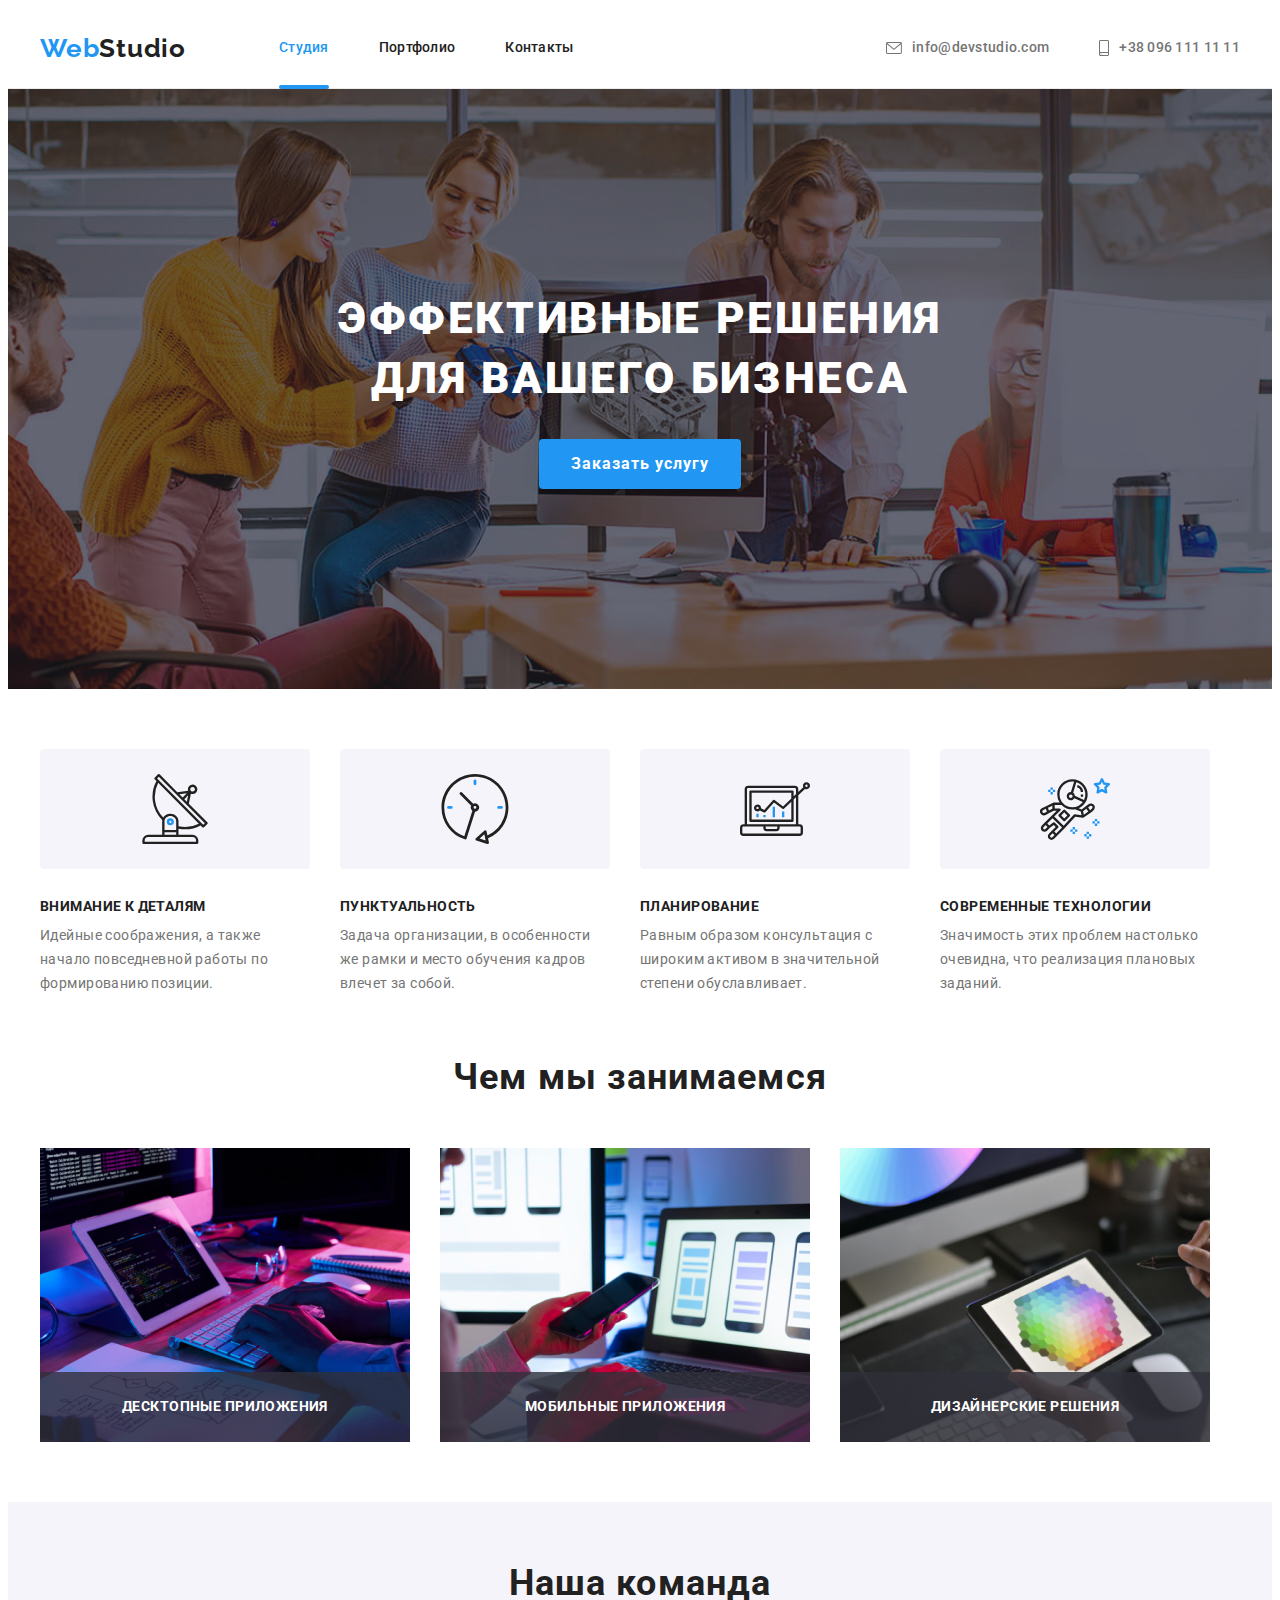
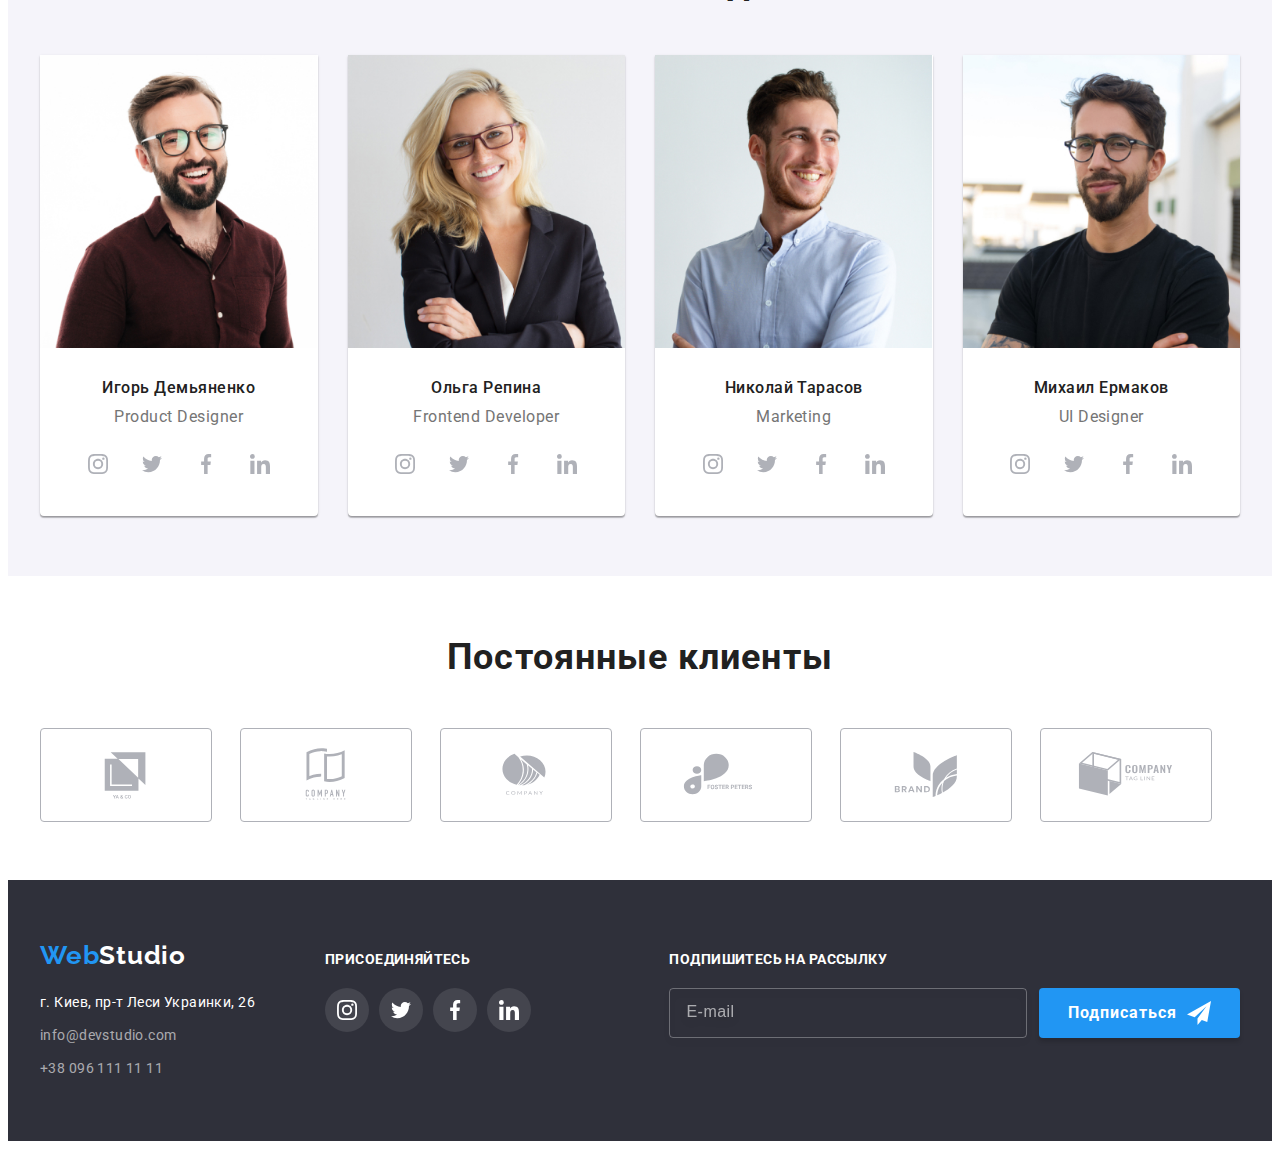
==== commit 0d3a743c: "part 3 finish studio page, header and footer" ====
--- a/index.html
+++ b/index.html
@@ -24,7 +24,7 @@
     />
     <link rel="stylesheet" href="./css/main.min.css" />
   </head>
-  <body>
+  <body id="body">
     <!-- Шапка -->
     <header class="header">
       <div class="header__container container">
@@ -33,16 +33,12 @@
           <a class="logo logo__header" href="./index.html">Web<span class="logo__dark">Studio</span></a>
           
           <!-- Иконки на мобильном -->
-          <button class="burger-btn" type="button" aria-expanded="false" aria-controls="menu-container" data-menu-button>
+          <button onclick="myFunction()" class="burger-btn" type="button" aria-expanded="false" aria-controls="menu-container" data-menu-button>
             <svg class="burger-btn__icon" width="40 " height="40" aria-label="Переключатель мобильного меню">
               <use class="icon-burger" href="./images/icons.svg#icon-burger"></use>
               <use class="icon-burger-close" href="./images/icons.svg#icon-burger-close"></use>
             </svg>
           </button>
-
-
-
-
 
           <!-- Главное меню -->
           <div class="main-menu-box">
@@ -76,24 +72,53 @@
           </ul>
         </div>
       </div>
-
-        <!-- Мобильное меню -->
+      <!-- Мобильное меню -->
       <div class="mobile-menu" id="menu-container" data-menu>
-        <ul class="main-menu">
-              <li class="main-menu__item">
-                <a class="main-menu__link main-menu__link--current" href="./index.html">Студия</a>
-              </li>
-              <li class="main-menu__item">
-                <a class="main-menu__link" href="./portfolio.html">Портфолио</a>
-              </li>
-              <li class="main-menu__item"><a class="main-menu__link" href="#">Контакты</a></li>
-            </ul>
-
-
-        
+        <div class="container mobile-container">
+          <ul class="mobile-main-menu">
+            <li class="mobile-main-menu__item">
+              <a class="mobile-main-menu__link mobile-main-menu__link--current" href="./index.html">Студия</a>
+            </li>
+            <li class="mobile-main-menu__item">
+              <a class="mobile-main-menu__link" href="./portfolio.html">Портфолио</a>
+            </li>
+            <li class="mobile-main-menu__item"><a class="mobile-main-menu__link" href="#">Контакты</a></li>
+          </ul>
+
+          <!-- Mobile contacts -->
+          <ul class="mobile-contacts">
+            <li class="mobile-contacts__item">
+              
+              <a class="mobile-contacts__link" href="tel:+380961111111">
+                +38 096 111 11 11</a>
+            </li>
+            <li class="mobile-contacts__item">
+              <a class="mobile-contacts__link mobile-contacts__link--email-style" href="mailto:info@devstudio.com">
+                info@devstudio.com</a>
+            </li>
+          </ul>
+
+          <!-- Mobile socials -->
+          <ul class="mobile-socials-list">
+            <li class="mobile-socials-item">
+              <a class="mobile-socials-link" href="#">Instagram</a>
+            </li>
+            <div class="line"></div>
+            <li class="mobile-socials-item">
+              <a class="mobile-socials-link" href="#">Twitter</a>
+            </li>
+            <div class="line"></div>
+            <li class="mobile-socials-item">
+              <a class="mobile-socials-link" href="#">Facebook</a>
+            </li>
+            <div class="line"></div>
+            <li class="mobile-socials-item">
+              <a class="mobile-socials-link" href="#">LinkedIn</a>
+            </li>
+          </ul>
+
+        </div>
       </div>
-
-
 
     </header>
     <!-- основная информация -->
@@ -176,7 +201,11 @@
             <!-- картинка 1 -->
             <li class="services__item">
               <div class="services__box">
-                <img src="./images/box-1.jpg" alt="человек пишет код" width="370" height="294" />
+                <img
+                srcset="./images/box-1-370@1x.jpg 1x, ./images/box-1-740@2x.jpg 2x" 
+                src="./images/box-1-370@1x.jpg" 
+                alt="человек пишет код"
+                />
                 <div class="services__lable">
                   <h3 class="services__title">Десктопные приложения</h3>
                 </div>
@@ -186,11 +215,11 @@
             <li class="services__item">
               <div class="services__box">
                 <img
-                src="./images/box-2.jpg"
+                srcset="./images/box-2-370@1x.jpg 1x, ./images/box-2-740@2x.jpg 2x" 
+                src="./images/box-2-370@1x.jpg" 
                 alt="человек держит смартфон и смотрит дизайн на ноутбуке"
-                width="370"
-                height="294"
-              />
+                />
+              
                 <div class="services__lable">
                   <h3 class="services__title">Мобильные приложения</h3>
                 </div>
@@ -201,11 +230,11 @@
             <li class="services__item">
               <div class="services__box">
                 <img
-                src="./images/box-3.jpg"
+                srcset="./images/box-3-370@1x.jpg 1x, ./images/box-3-740@2x.jpg 2x" 
+                src="./images/box-3-370@1x.jpg" 
                 alt="человек выбирает цвет на плашете"
-                width="370"
-                height="294"
-              />
+                />
+              
                 <div class="services__lable">
                   <h3 class="services__title">Дизайнерские решения</h3>
                 </div>
@@ -489,7 +518,8 @@
     <!-- подвал -->
     <footer class="footer">
       <div class="container container--footer">
-        <div class="address-box">
+        <div class="footer-wrapper">
+          <div class="address-box">
           <!-- лого -->
         <a class="logo logo__footer" href="./index.html">Web<span class="logo__light">Studio</span></a>
         <address class="address">
@@ -513,46 +543,47 @@
             </li>
           </ul>
         </address>
-        </div>
-
-        <div class="join-box">
-          <h3 class="join-box__title">Присоединяйтесь</h3>
-          <!-- соцсети -->
-          <ul class="socials">
-
-            <li class="socials__item">
-              <a class="socials__link socials__link--color-footer" href="">
-              <svg class="socials__icon" width="20" height="20">
-                <use href="./images/icons.svg#icon-instagram" >
-              </svg>
-              </a>
-            </li>
-
-            <li class="socials__item">
-              <a class="socials__link socials__link--color-footer" href="">
-              <svg class="socials__icon" width="20" height="20">
-                <use href="./images/icons.svg#icon-twitter" >
-              </svg>
-              </a>
-            </li>
-
-            <li class="socials__item">
-              <a class="socials__link socials__link--color-footer" href="">
-              <svg class="socials__icon" width="20" height="20">
-                <use href="./images/icons.svg#icon-facebook" >
-              </svg>
-              </a>
-            </li>
-
-            <li class="socials__item">
-              <a class="socials__link socials__link--color-footer" href="">
-              <svg class="socials__icon" width="20" height="20">
-                <use href="./images/icons.svg#icon-linkedin" >
-              </svg>
-              </a>
-            </li>
-
-          </ul>
+          </div>
+
+          <div class="join-box">
+            <h3 class="join-box__title">Присоединяйтесь</h3>
+            <!-- соцсети -->
+            <ul class="socials">
+
+              <li class="socials__item">
+                <a class="socials__link socials__link--color-footer" href="">
+                <svg class="socials__icon" width="20" height="20">
+                  <use href="./images/icons.svg#icon-instagram" >
+                </svg>
+                </a>
+              </li>
+
+              <li class="socials__item">
+                <a class="socials__link socials__link--color-footer" href="">
+                <svg class="socials__icon" width="20" height="20">
+                  <use href="./images/icons.svg#icon-twitter" >
+                </svg>
+                </a>
+              </li>
+
+              <li class="socials__item">
+                <a class="socials__link socials__link--color-footer" href="">
+                <svg class="socials__icon" width="20" height="20">
+                  <use href="./images/icons.svg#icon-facebook" >
+                </svg>
+                </a>
+              </li>
+
+              <li class="socials__item">
+                <a class="socials__link socials__link--color-footer" href="">
+                <svg class="socials__icon" width="20" height="20">
+                  <use href="./images/icons.svg#icon-linkedin" >
+                </svg>
+                </a>
+              </li>
+
+            </ul>
+          </div>
         </div>
 
         <!-- подписка -->
@@ -634,6 +665,7 @@
     <!-- start script -->
     <script src="./js/mobile-menu.js"></script>
     <script src="./js/modal.js"></script>
+    <script src="./js/toggle.js"></script>
     <!-- end script -->
 
   </body>
--- a/css/main.min.css
+++ b/css/main.min.css
@@ -1 +1 @@
-body{font-family:"Roboto",sans-serif;color:#757575}h1,h2,h3,h4,h5,h6,p{margin:0;padding:0}ul{list-style:none;margin:0;padding:0}img{display:block;max-width:100%;height:auto}body.modal-open,body.menu-open{overflow:hidden}.container{padding-left:15px;padding-right:15px;margin-left:auto;margin-right:auto}@media screen and (min-width: 480px){.container{max-width:480px}}@media screen and (min-width: 768px){.container{max-width:768px}}@media screen and (min-width: 1200px){.container{max-width:1200px}}.section{padding-top:60px;padding-bottom:60px}.section__title{margin-top:0;margin-bottom:30px;font-size:28px;line-height:1.17;text-align:center;letter-spacing:.03em;color:#212121}@media screen and (min-width: 1200px){.section__title{margin-bottom:50px;font-size:36px}}.visually-hidden{position:absolute;clip:rect(0 0 0 0);width:1px;height:1px;margin:-1px}.subscribe__title,.join-box__title{font-size:14px;line-height:1.14;letter-spacing:.03em;text-transform:uppercase;color:#fff}.header{position:relative;border-bottom:1px solid #ececec}.header__container{outline:2px solid tomato}.header-nav{display:-webkit-box;display:-ms-flexbox;display:flex;min-height:60px;-webkit-box-align:center;-ms-flex-align:center;align-items:center;-webkit-box-pack:justify;-ms-flex-pack:justify;justify-content:space-between;-webkit-box-flex:1;-ms-flex-positive:1;flex-grow:1;outline:2px solid green}.burger-btn{display:-webkit-inline-box;display:-ms-inline-flexbox;display:inline-flex;margin:0;padding:0;border:none;background-color:transparent;z-index:2}.burger-btn:hover .burger-btn__icon,.burger-btn:focus .burger-btn__icon{fill:#2196f3}.burger-btn .icon-burger-close{display:none}.burger-btn.is-open .icon-burger-close{display:block}.burger-btn.is-open .icon-burger{display:none}.mobile-menu{display:none}.mobile-menu.is-open{display:block;position:fixed;top:0;left:0;width:100%;height:100%;background-color:#fff}.main-menu-box{display:none}.main-menu{display:-webkit-box;display:-ms-flexbox;display:flex;-webkit-box-orient:vertical;-webkit-box-direction:normal;-ms-flex-direction:column;flex-direction:column}.main-menu__item{position:relative}.main-menu__item:not(:last-child){margin-right:50px}.main-menu__link{display:inline-block;padding-top:32px;padding-bottom:32px;color:#212121;text-decoration:none;font-weight:500;font-size:14px;line-height:1.14;letter-spacing:.02em;-webkit-transition:color 250ms cubic-bezier(0.4, 0, 0.2, 1);transition:color 250ms cubic-bezier(0.4, 0, 0.2, 1)}.main-menu__link:hover,.main-menu__link:focus{color:#2196f3}.main-menu__link--current{color:#2196f3}.main-menu__link--current::after{position:absolute;bottom:-1px;content:"";display:block;height:4px;width:100%;background-color:#2196f3;border-radius:2px}.contacts{display:-webkit-box;display:-ms-flexbox;display:flex;margin-left:auto}.contacts__item{display:-webkit-box;display:-ms-flexbox;display:flex;-webkit-box-align:center;-ms-flex-align:center;align-items:center}.contacts__item:not(:last-child){margin-right:50px}.contacts__link{display:-webkit-box;display:-ms-flexbox;display:flex;-webkit-box-align:center;-ms-flex-align:center;align-items:center;padding-top:32px;padding-bottom:32px;text-decoration:none;color:#757575;font-weight:500;font-size:14px;line-height:1.14;letter-spacing:.02em;-webkit-transition:color 250ms cubic-bezier(0.4, 0, 0.2, 1);transition:color 250ms cubic-bezier(0.4, 0, 0.2, 1)}.contacts__link:hover,.contacts__link:focus{color:#2196f3}.contacts__icon{fill:currentColor;margin-right:10px}.logo{font-family:"Raleway",sans-serif;font-weight:700;text-decoration:none;font-size:26px;line-height:1.19;letter-spacing:.03em;color:#2196f3}.logo__header{margin-right:93px}.logo__footer{display:inline-block;margin-bottom:20px;margin-right:0}.logo__dark{color:#212121}.logo__light{color:#fff}.socials{display:-webkit-box;display:-ms-flexbox;display:flex;-webkit-box-pack:center;-ms-flex-pack:center;justify-content:center}.socials__item:not(:last-child){margin-right:10px}.socials__link{display:-webkit-box;display:-ms-flexbox;display:flex;width:44px;height:44px;-webkit-box-align:center;-ms-flex-align:center;align-items:center;-webkit-box-pack:center;-ms-flex-pack:center;justify-content:center;border-radius:50%;fill:#afb1b8;-webkit-transition:background-color 250ms cubic-bezier(0.4, 0, 0.2, 1),fill 250ms cubic-bezier(0.4, 0, 0.2, 1);transition:background-color 250ms cubic-bezier(0.4, 0, 0.2, 1),fill 250ms cubic-bezier(0.4, 0, 0.2, 1)}.socials__link:hover,.socials__link:focus{background-color:#2196f3;fill:#fff}.socials__link--color-footer{fill:#fff;background-color:rgba(255,255,255,.1)}.subscribe__button,.hero__button,.modal-form__submit-button{display:-webkit-box;display:-ms-flexbox;display:flex;-webkit-box-align:center;-ms-flex-align:center;align-items:center;-webkit-box-sizing:border-box;box-sizing:border-box;padding:10px 29px;color:#fff;font-family:inherit;font-weight:700;font-size:16px;line-height:1.87;letter-spacing:.06em;text-align:center;cursor:pointer;border:none;-webkit-box-shadow:0px 4px 4px rgba(0,0,0,.15);box-shadow:0px 4px 4px rgba(0,0,0,.15);border-radius:4px;background-color:#2196f3;-webkit-transition:background-color 250ms cubic-bezier(0.4, 0, 0.2, 1);transition:background-color 250ms cubic-bezier(0.4, 0, 0.2, 1)}.subscribe__button:active,.hero__button:active,.modal-form__submit-button:active{-webkit-box-shadow:0px 4px 4px rgba(0,0,0,.15) inset;box-shadow:0px 4px 4px rgba(0,0,0,.15) inset}.subscribe__button:hover,.hero__button:hover,.modal-form__submit-button:hover,.subscribe__button:focus,.hero__button:focus,.modal-form__submit-button:focus{background-color:#188ce8}.backdrop{position:fixed;top:0;left:0;width:100%;height:100%;padding:94px 15px;overflow-y:scroll;background:rgba(0,0,0,.2);opacity:1;-webkit-transition:opacity 250ms cubic-bezier(0.4, 0, 0.2, 1);transition:opacity 250ms cubic-bezier(0.4, 0, 0.2, 1)}@media screen and (min-width: 480px){.backdrop{padding:0}}.backdrop.is-hidden .modal{opacity:0}@media screen and (min-width: 480px){.backdrop.is-hidden .modal{-webkit-transform:translate(-50%, -50%) scale(0.9);transform:translate(-50%, -50%) scale(0.9)}}.modal{position:relative;width:100%;padding:40px;background:#fff;-webkit-box-shadow:0px 1px 3px rgba(0,0,0,.12),0px 1px 1px rgba(0,0,0,.14),0px 2px 1px rgba(0,0,0,.2);box-shadow:0px 1px 3px rgba(0,0,0,.12),0px 1px 1px rgba(0,0,0,.14),0px 2px 1px rgba(0,0,0,.2);border-radius:4px;opacity:1;-webkit-transition:opacity 250ms cubic-bezier(0.4, 0, 0.2, 1),-webkit-transform 250ms cubic-bezier(0.4, 0, 0.2, 1);transition:opacity 250ms cubic-bezier(0.4, 0, 0.2, 1),-webkit-transform 250ms cubic-bezier(0.4, 0, 0.2, 1);transition:transform 250ms cubic-bezier(0.4, 0, 0.2, 1),opacity 250ms cubic-bezier(0.4, 0, 0.2, 1);transition:transform 250ms cubic-bezier(0.4, 0, 0.2, 1),opacity 250ms cubic-bezier(0.4, 0, 0.2, 1),-webkit-transform 250ms cubic-bezier(0.4, 0, 0.2, 1)}@media screen and (min-width: 480px){.modal{max-width:450px;position:absolute;top:50%;left:50%;-webkit-transform:translate(-50%, -50%) scale(1);transform:translate(-50%, -50%) scale(1)}}@media screen and (min-width: 1200px){.modal{max-width:528px}}.modal__close-button{position:absolute;top:8px;right:8px;width:30px;height:30px;border:1px solid rgba(0,0,0,.1);border-radius:50%;cursor:pointer;background-color:#fff;-webkit-transition:fill 250ms cubic-bezier(0.4, 0, 0.2, 1);transition:fill 250ms cubic-bezier(0.4, 0, 0.2, 1)}.modal__close-button:hover,.modal__close-button:focus{fill:#2196f3}.modal__close-icon{position:absolute;top:50%;left:50%;-webkit-transform:translate(-50%, -50%);transform:translate(-50%, -50%)}.is-hidden{opacity:0;pointer-events:none}.modal-form__header{margin-bottom:12px;font-size:20px;line-height:1.5;text-align:center;letter-spacing:.03em;color:#212121}@media screen and (min-width: 1200px){.modal-form__header{line-height:1.15}}.modal-form__box{display:-webkit-box;display:-ms-flexbox;display:flex;-webkit-box-orient:vertical;-webkit-box-direction:normal;-ms-flex-direction:column;flex-direction:column;margin-bottom:10px;font-size:12px;line-height:1.16;letter-spacing:.01em;color:#757575}.modal-form__label{margin-bottom:4px}.modal-form__thumb{position:relative}.modal-form__input{height:40px;padding:11px 12px;padding-left:42px;width:100%;border:1px solid rgba(33,33,33,.2);-webkit-box-sizing:border-box;box-sizing:border-box;border-radius:4px;-webkit-transition:outline-color 250ms cubic-bezier(0.4, 0, 0.2, 1);transition:outline-color 250ms cubic-bezier(0.4, 0, 0.2, 1)}.modal-form__input:focus{outline-color:#2196f3}.modal-form__input-icon{position:absolute;top:11px;left:12px;fill:#212121;-webkit-transition:fill 250ms cubic-bezier(0.4, 0, 0.2, 1);transition:fill 250ms cubic-bezier(0.4, 0, 0.2, 1)}.modal-input:focus+.modal-form__input-icon{fill:#2196f3}.modal-form__box--comment{margin-bottom:20px}.modal-form__textarea{width:100%;height:120px;padding:12px 16px;resize:none;border:1px solid rgba(33,33,33,.2);-webkit-box-sizing:border-box;box-sizing:border-box;border-radius:4px}.modal-form__textarea:focus{outline-color:#2196f3}.modal-form__textarea::-webkit-input-placeholder{font-size:12px;line-height:1.16;letter-spacing:.01em;color:rgba(117,117,117,.5)}.modal-form__textarea::-moz-placeholder{font-size:12px;line-height:1.16;letter-spacing:.01em;color:rgba(117,117,117,.5)}.modal-form__textarea:-ms-input-placeholder{font-size:12px;line-height:1.16;letter-spacing:.01em;color:rgba(117,117,117,.5)}.modal-form__textarea::-ms-input-placeholder{font-size:12px;line-height:1.16;letter-spacing:.01em;color:rgba(117,117,117,.5)}.modal-form__textarea::placeholder{font-size:12px;line-height:1.16;letter-spacing:.01em;color:rgba(117,117,117,.5)}.modal-form__checkbox-label{display:-webkit-box;display:-ms-flexbox;display:flex;-webkit-box-align:center;-ms-flex-align:center;align-items:center;-webkit-box-pack:center;-ms-flex-pack:center;justify-content:center;margin-bottom:30px;font-size:12px;line-height:1.17;letter-spacing:.03em}@media screen and (min-width: 1200px){.modal-form__checkbox-label{font-size:14px;line-height:1.71}}.checkbox__icon{display:block;-ms-flex-negative:0;flex-shrink:0;margin-right:7px;width:16px;height:15px;-webkit-box-shadow:0 0 0 .1em #212121;box-shadow:0 0 0 .1em #212121;border-radius:2px;background-color:#fff}.checkbox:checked+.checkbox__icon{background-color:#2196f3;background-image:url(../images/icon-check.svg);background-size:contain;background-origin:border-box;-webkit-box-shadow:0 0 0 .1em #2196f3;box-shadow:0 0 0 .1em #2196f3}.checkbox:focus+.checkbox__icon{-webkit-box-shadow:0 0 0 2px #000;box-shadow:0 0 0 2px #000}.modal-form__submit-button-box{display:-webkit-box;display:-ms-flexbox;display:flex;-webkit-box-align:center;-ms-flex-align:center;align-items:center;-webkit-box-pack:center;-ms-flex-pack:center;justify-content:center}.modal-form__submit-button{padding-left:55px;padding-right:55px}.hero{max-width:480px;max-height:400px;text-align:center;padding-top:118px;padding-bottom:118px;margin-left:auto;margin-right:auto;background-image:-webkit-gradient(linear, left top, left bottom, from(rgba(47, 48, 58, 0.4)), to(rgba(47, 48, 58, 0.4))),url("../images/hero-480@1x.jpg");background-image:linear-gradient(rgba(47, 48, 58, 0.4), rgba(47, 48, 58, 0.4)),url("../images/hero-480@1x.jpg");background-color:#2f303a;background-size:480px 400px;background-repeat:no-repeat;background-position:center}@media(min-device-pixel-ratio: 2),(-webkit-min-device-pixel-ratio: 2),(min-resolution: 192dpi),(min-resolution: 2dppx){.hero{background-image:-webkit-gradient(linear, left top, left bottom, from(rgba(47, 48, 58, 0.4)), to(rgba(47, 48, 58, 0.4))),url("../images/hero-960@2x.jpg");background-image:linear-gradient(rgba(47, 48, 58, 0.4), rgba(47, 48, 58, 0.4)),url("../images/hero-960@2x.jpg")}}@media screen and (min-width: 768px){.hero{max-width:768px;background-image:-webkit-gradient(linear, left top, left bottom, from(rgba(47, 48, 58, 0.4)), to(rgba(47, 48, 58, 0.4))),url("../images/hero-768@1x.jpg");background-image:linear-gradient(rgba(47, 48, 58, 0.4), rgba(47, 48, 58, 0.4)),url("../images/hero-768@1x.jpg");background-size:768px 400px}}@media screen and (min-width: 768px)and (min-device-pixel-ratio: 2),screen and (min-width: 768px)and (-webkit-min-device-pixel-ratio: 2),screen and (min-width: 768px)and (min-resolution: 192dpi),screen and (min-width: 768px)and (min-resolution: 2dppx){.hero{background-image:-webkit-gradient(linear, left top, left bottom, from(rgba(47, 48, 58, 0.4)), to(rgba(47, 48, 58, 0.4))),url("../images/hero-768@2x.jpg");background-image:linear-gradient(rgba(47, 48, 58, 0.4), rgba(47, 48, 58, 0.4)),url("../images/hero-768@2x.jpg")}}@media screen and (min-width: 1200px){.hero{max-width:1600px;max-height:600px;padding-top:200px;padding-bottom:200px;background-image:-webkit-gradient(linear, left top, left bottom, from(rgba(47, 48, 58, 0.4)), to(rgba(47, 48, 58, 0.4))),url("../images/hero-1600@1x.jpg");background-image:linear-gradient(rgba(47, 48, 58, 0.4), rgba(47, 48, 58, 0.4)),url("../images/hero-1600@1x.jpg");background-size:1600px 600px}}@media screen and (min-width: 1200px)and (min-device-pixel-ratio: 2),screen and (min-width: 1200px)and (-webkit-min-device-pixel-ratio: 2),screen and (min-width: 1200px)and (min-resolution: 192dpi),screen and (min-width: 1200px)and (min-resolution: 2dppx){.hero{background-image:-webkit-gradient(linear, left top, left bottom, from(rgba(47, 48, 58, 0.4)), to(rgba(47, 48, 58, 0.4))),url("../images/hero-3200@2x.jpg");background-image:linear-gradient(rgba(47, 48, 58, 0.4), rgba(47, 48, 58, 0.4)),url("../images/hero-3200@2x.jpg")}}.hero__title{margin-bottom:30px;color:#fff;font-weight:900;font-size:26px;line-height:1.62;letter-spacing:.06em;text-transform:uppercase}@media screen and (min-width: 1200px){.hero__title{font-size:44px;line-height:1.36}}.hero__button{margin:0 auto;padding-left:32px;padding-right:32px}@media screen and (min-width: 768px){.features{display:-webkit-box;display:-ms-flexbox;display:flex;-ms-flex-wrap:wrap;flex-wrap:wrap;margin:-15px}}@media screen and (max-width: calc(768px - 1px)){.features__item:not(:last-child){margin-bottom:30px}}@media screen and (min-width: 768px){.features__item{-ms-flex-preferred-size:calc((100% - 15px * 4) / 2);flex-basis:calc((100% - 15px * 4) / 2);margin:15px}}@media screen and (min-width: 1200px){.features__item{margin:15px;max-width:270px}}.features__icon-box{display:-webkit-box;display:-ms-flexbox;display:flex;-webkit-box-pack:center;-ms-flex-pack:center;justify-content:center;-webkit-box-align:center;-ms-flex-align:center;align-items:center;width:100%;min-height:120px;margin-bottom:30px;border-radius:4px;background-color:#f5f4fa}.features__title{margin-top:0;margin-bottom:10px;font-size:14px;line-height:1.14;letter-spacing:.03em;text-transform:uppercase;color:#212121}.features__text{min-width:270px;font-size:14px;line-height:1.71;letter-spacing:.03em}.services__section{display:none}@media screen and (min-width: 1200px){.services__section{display:block}}.section--no-padding-top{padding-top:0}@media screen and (min-width: 1200px){.services{display:-webkit-box;display:-ms-flexbox;display:flex}}.services__item:not(:last-child){margin-right:30px}.services__box{position:relative}.services__lable{position:absolute;bottom:0;display:-webkit-box;display:-ms-flexbox;display:flex;-webkit-box-align:center;-ms-flex-align:center;align-items:center;-webkit-box-pack:center;-ms-flex-pack:center;justify-content:center;background-color:rgba(47,48,58,.8);height:70px;width:100%}.services__title{font-size:14px;line-height:1.14;text-align:center;letter-spacing:.03em;text-transform:uppercase;color:#fff}.section--team-background-color{background-color:#f5f4fa}@media screen and (min-width: 768px){.team{display:-webkit-box;display:-ms-flexbox;display:flex;-ms-flex-wrap:wrap;flex-wrap:wrap;margin:-15px}}.team__item{background-color:#fff;text-align:center;-webkit-box-shadow:0px 1px 3px rgba(0,0,0,.12),0px 1px 1px rgba(0,0,0,.14),0px 2px 1px rgba(0,0,0,.2);box-shadow:0px 1px 3px rgba(0,0,0,.12),0px 1px 1px rgba(0,0,0,.14),0px 2px 1px rgba(0,0,0,.2);border-radius:0px 0px 4px 4px}@media screen and (max-width: calc(768px - 1px)){.team__item:not(:last-child){margin-bottom:30px}}@media screen and (min-width: 768px){.team__item{max-width:354px;-ms-flex-preferred-size:calc((100% - 4 * 15px) / 2);flex-basis:calc((100% - 4 * 15px) / 2);margin:15px}}@media screen and (min-width: 1200px){.team__item{max-width:354px;-ms-flex-preferred-size:calc((100% - 8 * 15px) / 4);flex-basis:calc((100% - 8 * 15px) / 4);margin:15px}}.team__content{padding:30px 0}.team__title{margin-bottom:10px;font-weight:500;font-size:16px;line-height:1.19;letter-spacing:.03em;color:#212121}.team__text{margin-bottom:16px;font-size:16px;line-height:1.19;letter-spacing:.03em}.clients{display:-webkit-box;display:-ms-flexbox;display:flex;-ms-flex-wrap:wrap;flex-wrap:wrap;margin:-15px}.clients__item{margin:15px;-ms-flex-preferred-size:calc((100% - 15px * 4) / 2);flex-basis:calc((100% - 15px * 4) / 2);max-width:270px;min-height:92px}@media screen and (min-width: 768px){.clients__item{-ms-flex-preferred-size:calc((100% - 15px * 6) / 3);flex-basis:calc((100% - 15px * 6) / 3);max-width:226px}}@media screen and (min-width: 1200px){.clients__item{max-width:170px}}.clients__link{display:-webkit-box;display:-ms-flexbox;display:flex;-webkit-box-pack:center;-ms-flex-pack:center;justify-content:center;-webkit-box-align:center;-ms-flex-align:center;align-items:center;width:100%;height:100%;border:1px solid #afb1b8;border-radius:4px;fill:#afb1b8;-webkit-transition:fill 250ms cubic-bezier(0.4, 0, 0.2, 1),border 250ms cubic-bezier(0.4, 0, 0.2, 1);transition:fill 250ms cubic-bezier(0.4, 0, 0.2, 1),border 250ms cubic-bezier(0.4, 0, 0.2, 1)}.clients__link:hover,.clients__link:focus{fill:#2196f3;border:1px solid #2196f3}.filter{display:-webkit-box;display:-ms-flexbox;display:flex;-webkit-box-pack:center;-ms-flex-pack:center;justify-content:center;margin-bottom:50px}.filter__item:not(:last-child){margin-right:8px}.filter__button{padding:6px 22px;font-family:inherit;font-weight:500;font-size:16px;line-height:1.62;text-align:center;letter-spacing:.03em;color:#212121;cursor:pointer;border:none;background-color:#f5f4fa;border-radius:4px;-webkit-transition:color 250ms cubic-bezier(0.4, 0, 0.2, 1),background-color 250ms cubic-bezier(0.4, 0, 0.2, 1),-webkit-box-shadow 250ms cubic-bezier(0.4, 0, 0.2, 1);transition:color 250ms cubic-bezier(0.4, 0, 0.2, 1),background-color 250ms cubic-bezier(0.4, 0, 0.2, 1),-webkit-box-shadow 250ms cubic-bezier(0.4, 0, 0.2, 1);transition:color 250ms cubic-bezier(0.4, 0, 0.2, 1),background-color 250ms cubic-bezier(0.4, 0, 0.2, 1),box-shadow 250ms cubic-bezier(0.4, 0, 0.2, 1);transition:color 250ms cubic-bezier(0.4, 0, 0.2, 1),background-color 250ms cubic-bezier(0.4, 0, 0.2, 1),box-shadow 250ms cubic-bezier(0.4, 0, 0.2, 1),-webkit-box-shadow 250ms cubic-bezier(0.4, 0, 0.2, 1)}.filter__button:hover,.filter__button:focus{color:#fff;background-color:#2196f3;-webkit-box-shadow:0px 3px 1px rgba(0,0,0,.1),0px 1px 2px rgba(0,0,0,.08),0px 2px 2px rgba(0,0,0,.12);box-shadow:0px 3px 1px rgba(0,0,0,.1),0px 1px 2px rgba(0,0,0,.08),0px 2px 2px rgba(0,0,0,.12)}.filter__button:active{-webkit-box-shadow:0px 3px 1px rgba(0,0,0,.1) inset,0px 1px 2px rgba(0,0,0,.08) inset,0px 2px 2px rgba(0,0,0,.12) inset;box-shadow:0px 3px 1px rgba(0,0,0,.1) inset,0px 1px 2px rgba(0,0,0,.08) inset,0px 2px 2px rgba(0,0,0,.12) inset}.work{display:-webkit-box;display:-ms-flexbox;display:flex;-ms-flex-wrap:wrap;flex-wrap:wrap;margin-right:calc(-1 * 30px);margin-bottom:calc(-1 * 30px)}.work__item{-ms-flex-preferred-size:calc(100% / 3 - 30px);flex-basis:calc(100% / 3 - 30px);margin-right:30px;margin-bottom:30px}.work__link{display:block;text-decoration:none;-webkit-transition:-webkit-box-shadow 250ms cubic-bezier(0.4, 0, 0.2, 1);transition:-webkit-box-shadow 250ms cubic-bezier(0.4, 0, 0.2, 1);transition:box-shadow 250ms cubic-bezier(0.4, 0, 0.2, 1);transition:box-shadow 250ms cubic-bezier(0.4, 0, 0.2, 1), -webkit-box-shadow 250ms cubic-bezier(0.4, 0, 0.2, 1)}.work__link:hover,.work__link:focus{-webkit-box-shadow:0px 1px 1px rgba(0,0,0,.12),0px 4px 4px rgba(0,0,0,.06),1px 4px 6px rgba(0,0,0,.16);box-shadow:0px 1px 1px rgba(0,0,0,.12),0px 4px 4px rgba(0,0,0,.06),1px 4px 6px rgba(0,0,0,.16)}.work__thumb{position:relative;overflow:hidden}.work__discription{position:absolute;top:0;left:0;width:100%;height:100%;-webkit-transform:translateY(100%);transform:translateY(100%);-webkit-transition:-webkit-transform 250ms cubic-bezier(0.4, 0, 0.2, 1);transition:-webkit-transform 250ms cubic-bezier(0.4, 0, 0.2, 1);transition:transform 250ms cubic-bezier(0.4, 0, 0.2, 1);transition:transform 250ms cubic-bezier(0.4, 0, 0.2, 1), -webkit-transform 250ms cubic-bezier(0.4, 0, 0.2, 1);background-color:rgba(33,150,243,.9)}.work__link:hover .work__discription,.work__link:focus .work__discription{-webkit-transform:translateY(0%);transform:translateY(0%)}.work__discription-text{padding:63px 24px;font-size:18px;line-height:1.56;letter-spacing:.03em;color:#fff}.work__content{padding:20px 24px;border-left:1px solid #eee;border-right:1px solid #eee;border-bottom:1px solid #eee}.work__title{margin-bottom:4px;font-size:18px;line-height:2;letter-spacing:.06em;color:#212121}.work__text{font-size:16px;line-height:1.87;letter-spacing:.03em;color:#757575}.footer{padding-top:60px;padding-bottom:60px;background-color:#2f303a}.address-box{-webkit-box-flex:1;-ms-flex-positive:1;flex-grow:1;margin-right:70px}.address{font-style:normal}.address__item:not(:last-child){margin-bottom:9px}.address__link{text-decoration:none;font-size:14px;line-height:1.71;letter-spacing:.03em;-webkit-transition:color 250ms cubic-bezier(0.4, 0, 0.2, 1);transition:color 250ms cubic-bezier(0.4, 0, 0.2, 1)}.address__link:hover,.address__link:focus{color:#2196f3}.address__link--color-white{color:#fff}.address__link--color-white-transparent{color:rgba(255,255,255,.6)}.join-box{margin-right:93px}.join-box__title{margin-bottom:20px}.subscribe__title{margin-bottom:20px}.subscribe__input{max-width:358px;height:50px;padding:15px 16px;margin-right:12px;background-color:transparent;border:1px solid rgba(255,255,255,.3);-webkit-box-sizing:border-box;box-sizing:border-box;-webkit-filter:drop-shadow(0px 4px 4px rgba(0, 0, 0, 0.15));filter:drop-shadow(0px 4px 4px rgba(0, 0, 0, 0.15));border-radius:4px}.subscribe__input:focus{background-color:#fff}.subscribe__input::-webkit-input-placeholder{font-size:16px;line-height:1.25;letter-spacing:.03em;color:rgba(255,255,255,.6)}.subscribe__input::-moz-placeholder{font-size:16px;line-height:1.25;letter-spacing:.03em;color:rgba(255,255,255,.6)}.subscribe__input:-ms-input-placeholder{font-size:16px;line-height:1.25;letter-spacing:.03em;color:rgba(255,255,255,.6)}.subscribe__input::-ms-input-placeholder{font-size:16px;line-height:1.25;letter-spacing:.03em;color:rgba(255,255,255,.6)}.subscribe__input::placeholder{font-size:16px;line-height:1.25;letter-spacing:.03em;color:rgba(255,255,255,.6)}.subscribe__input:focus::-webkit-input-placeholder{color:rgba(0,0,0,.6)}.subscribe__input:focus::-moz-placeholder{color:rgba(0,0,0,.6)}.subscribe__input:focus:-ms-input-placeholder{color:rgba(0,0,0,.6)}.subscribe__input:focus::-ms-input-placeholder{color:rgba(0,0,0,.6)}.subscribe__input:focus::placeholder{color:rgba(0,0,0,.6)}.subscribe__icon{margin-left:10px}/*# sourceMappingURL=main.min.css.map */+body{font-family:"Roboto",sans-serif;color:#757575}h1,h2,h3,h4,h5,h6,p{margin:0;padding:0}ul{list-style:none;margin:0;padding:0}img{display:block;max-width:100%;height:auto}body.modal-open,body.menu-open{overflow:hidden}.container{padding-left:15px;padding-right:15px;margin-left:auto;margin-right:auto}@media screen and (min-width: 480px){.container{max-width:480px}}@media screen and (min-width: 768px){.container{max-width:768px}}@media screen and (min-width: 1200px){.container{max-width:1200px}}.section{padding-top:60px;padding-bottom:60px}.section__title{margin-top:0;margin-bottom:30px;font-size:28px;line-height:1.17;text-align:center;letter-spacing:.03em;color:#212121}@media screen and (min-width: 1200px){.section__title{margin-bottom:50px;font-size:36px}}.visually-hidden{position:absolute;clip:rect(0 0 0 0);width:1px;height:1px;margin:-1px}.no-scroll{overflow:hidden}.subscribe__title,.join-box__title{font-size:14px;line-height:1.14;letter-spacing:.03em;text-transform:uppercase;color:#fff}.header{border-bottom:1px solid #ececec}.header__container{display:-webkit-box;display:-ms-flexbox;display:flex}.header-nav{display:-webkit-box;display:-ms-flexbox;display:flex;min-height:60px;-webkit-box-align:center;-ms-flex-align:center;align-items:center;-webkit-box-pack:justify;-ms-flex-pack:justify;justify-content:space-between;-webkit-box-flex:1;-ms-flex-positive:1;flex-grow:1}@media screen and (min-width: 768px){.header-nav{-webkit-box-pack:start;-ms-flex-pack:start;justify-content:flex-start}}.burger-btn{display:-webkit-inline-box;display:-ms-inline-flexbox;display:inline-flex;margin:0;padding:0;border:none;background-color:transparent;z-index:2}.burger-btn:hover .burger-btn__icon,.burger-btn:focus .burger-btn__icon{fill:#2196f3}.burger-btn .icon-burger-close{display:none}.burger-btn.is-open .icon-burger-close{display:block}.burger-btn.is-open .icon-burger{display:none}@media screen and (min-width: 768px){.burger-btn{display:none}}.mobile-menu{display:none}.mobile-menu.is-open{display:block;position:absolute;top:0;left:0;width:100%;height:100%;overflow-y:auto;background-color:#fff}.mobile-container{padding:48px 25px}.mobile-main-menu__item:not(:last-child){margin-bottom:32px}.mobile-main-menu__item:last-child{margin-bottom:302px}.mobile-main-menu__link{color:#212121;text-decoration:none;font-weight:500;font-size:40px;line-height:1.17;letter-spacing:.02em;-webkit-transition:color 250ms cubic-bezier(0.4, 0, 0.2, 1);transition:color 250ms cubic-bezier(0.4, 0, 0.2, 1)}.mobile-main-menu__link:hover,.mobile-main-menu__link:focus{color:#2196f3}.mobile-main-menu__link--current{color:#2196f3}.mobile-contacts__item:not(:last-child){margin-bottom:32px}.mobile-contacts__item:last-child{margin-bottom:64px}.mobile-contacts__link{text-decoration:none;color:#757575;font-weight:500;font-size:34px;line-height:1.17;letter-spacing:.02em;color:#2196f3;-webkit-transition:color 250ms cubic-bezier(0.4, 0, 0.2, 1);transition:color 250ms cubic-bezier(0.4, 0, 0.2, 1)}.mobile-contacts__link--email-style{color:#757575;font-size:24px}.mobile-socials-list{display:-webkit-box;display:-ms-flexbox;display:flex}.mobile-socials-link{text-decoration:none;font-weight:500;font-size:18px;line-height:1.22;letter-spacing:.02em;color:#2196f3}.line{margin:0 10px;border:1px solid rgba(33,33,33,.2)}.main-menu-box{display:none}@media screen and (min-width: 768px){.main-menu-box{display:-webkit-box;display:-ms-flexbox;display:flex;-webkit-box-align:center;-ms-flex-align:center;align-items:center}}.main-menu{display:-webkit-box;display:-ms-flexbox;display:flex}.main-menu__item{position:relative}.main-menu__item:not(:last-child){margin-right:50px}.main-menu__link{display:inline-block;padding-top:32px;padding-bottom:32px;color:#212121;text-decoration:none;font-weight:500;font-size:14px;line-height:1.14;letter-spacing:.02em;-webkit-transition:color 250ms cubic-bezier(0.4, 0, 0.2, 1);transition:color 250ms cubic-bezier(0.4, 0, 0.2, 1)}.main-menu__link:hover,.main-menu__link:focus{color:#2196f3}.main-menu__link--current{color:#2196f3}.main-menu__link--current::after{position:absolute;bottom:-1px;content:"";display:block;height:4px;width:100%;background-color:#2196f3;border-radius:2px}.contacts{display:-webkit-box;display:-ms-flexbox;display:flex;-webkit-box-orient:vertical;-webkit-box-direction:normal;-ms-flex-direction:column;flex-direction:column;margin-left:auto}@media screen and (min-width: 1200px){.contacts{-webkit-box-orient:horizontal;-webkit-box-direction:normal;-ms-flex-direction:row;flex-direction:row}}.contacts__item{display:-webkit-box;display:-ms-flexbox;display:flex;-webkit-box-align:center;-ms-flex-align:center;align-items:center}@media screen and (min-width: 1200px){.contacts__item:not(:last-child){margin-right:50px}}.contacts__link{display:-webkit-box;display:-ms-flexbox;display:flex;-webkit-box-align:center;-ms-flex-align:center;align-items:center;padding-top:5px;padding-bottom:5px;text-decoration:none;color:#757575;font-weight:500;font-size:14px;line-height:1.14;letter-spacing:.02em;-webkit-transition:color 250ms cubic-bezier(0.4, 0, 0.2, 1);transition:color 250ms cubic-bezier(0.4, 0, 0.2, 1)}.contacts__link:hover,.contacts__link:focus{color:#2196f3}.contacts__icon{fill:currentColor;margin-right:10px}.logo{font-family:"Raleway",sans-serif;font-weight:700;text-decoration:none;font-size:26px;line-height:1.19;letter-spacing:.03em;color:#2196f3}@media screen and (min-width: 768px)and (max-width: calc(1200px - 1px)){.logo__header{margin-right:88px}}@media screen and (min-width: 1200px){.logo__header{margin-right:93px}}.logo__footer{display:inline-block;margin-bottom:20px;margin-right:0}.logo__dark{color:#212121}.logo__light{color:#fff}.socials{display:-webkit-box;display:-ms-flexbox;display:flex;-webkit-box-pack:center;-ms-flex-pack:center;justify-content:center}.socials__item:not(:last-child){margin-right:10px}.socials__link{display:-webkit-box;display:-ms-flexbox;display:flex;width:44px;height:44px;-webkit-box-align:center;-ms-flex-align:center;align-items:center;-webkit-box-pack:center;-ms-flex-pack:center;justify-content:center;border-radius:50%;fill:#afb1b8;-webkit-transition:background-color 250ms cubic-bezier(0.4, 0, 0.2, 1),fill 250ms cubic-bezier(0.4, 0, 0.2, 1);transition:background-color 250ms cubic-bezier(0.4, 0, 0.2, 1),fill 250ms cubic-bezier(0.4, 0, 0.2, 1)}.socials__link:hover,.socials__link:focus{background-color:#2196f3;fill:#fff}.socials__link--color-footer{fill:#fff;background-color:rgba(255,255,255,.1)}.subscribe__button,.hero__button,.modal-form__submit-button{display:-webkit-box;display:-ms-flexbox;display:flex;-webkit-box-align:center;-ms-flex-align:center;align-items:center;-webkit-box-sizing:border-box;box-sizing:border-box;padding:10px 29px;color:#fff;font-family:inherit;font-weight:700;font-size:16px;line-height:1.87;letter-spacing:.06em;text-align:center;cursor:pointer;border:none;-webkit-box-shadow:0px 4px 4px rgba(0,0,0,.15);box-shadow:0px 4px 4px rgba(0,0,0,.15);border-radius:4px;background-color:#2196f3;-webkit-transition:background-color 250ms cubic-bezier(0.4, 0, 0.2, 1);transition:background-color 250ms cubic-bezier(0.4, 0, 0.2, 1)}.subscribe__button:active,.hero__button:active,.modal-form__submit-button:active{-webkit-box-shadow:0px 4px 4px rgba(0,0,0,.15) inset;box-shadow:0px 4px 4px rgba(0,0,0,.15) inset}.subscribe__button:hover,.hero__button:hover,.modal-form__submit-button:hover,.subscribe__button:focus,.hero__button:focus,.modal-form__submit-button:focus{background-color:#188ce8}.backdrop{position:fixed;top:0;left:0;width:100%;height:100%;padding:94px 15px;overflow-y:scroll;background:rgba(0,0,0,.2);opacity:1;-webkit-transition:opacity 250ms cubic-bezier(0.4, 0, 0.2, 1);transition:opacity 250ms cubic-bezier(0.4, 0, 0.2, 1)}@media screen and (min-width: 480px){.backdrop{padding:0}}.backdrop.is-hidden .modal{opacity:0}@media screen and (min-width: 480px){.backdrop.is-hidden .modal{-webkit-transform:translate(-50%, -50%) scale(0.9);transform:translate(-50%, -50%) scale(0.9)}}.modal{position:relative;width:100%;padding:40px;background:#fff;-webkit-box-shadow:0px 1px 3px rgba(0,0,0,.12),0px 1px 1px rgba(0,0,0,.14),0px 2px 1px rgba(0,0,0,.2);box-shadow:0px 1px 3px rgba(0,0,0,.12),0px 1px 1px rgba(0,0,0,.14),0px 2px 1px rgba(0,0,0,.2);border-radius:4px;opacity:1;-webkit-transition:opacity 250ms cubic-bezier(0.4, 0, 0.2, 1),-webkit-transform 250ms cubic-bezier(0.4, 0, 0.2, 1);transition:opacity 250ms cubic-bezier(0.4, 0, 0.2, 1),-webkit-transform 250ms cubic-bezier(0.4, 0, 0.2, 1);transition:transform 250ms cubic-bezier(0.4, 0, 0.2, 1),opacity 250ms cubic-bezier(0.4, 0, 0.2, 1);transition:transform 250ms cubic-bezier(0.4, 0, 0.2, 1),opacity 250ms cubic-bezier(0.4, 0, 0.2, 1),-webkit-transform 250ms cubic-bezier(0.4, 0, 0.2, 1)}@media screen and (min-width: 480px){.modal{max-width:450px;position:absolute;top:50%;left:50%;-webkit-transform:translate(-50%, -50%) scale(1);transform:translate(-50%, -50%) scale(1)}}@media screen and (min-width: 1200px){.modal{max-width:528px}}.modal__close-button{position:absolute;top:8px;right:8px;width:30px;height:30px;border:1px solid rgba(0,0,0,.1);border-radius:50%;cursor:pointer;background-color:#fff;-webkit-transition:fill 250ms cubic-bezier(0.4, 0, 0.2, 1);transition:fill 250ms cubic-bezier(0.4, 0, 0.2, 1)}.modal__close-button:hover,.modal__close-button:focus{fill:#2196f3}.modal__close-icon{position:absolute;top:50%;left:50%;-webkit-transform:translate(-50%, -50%);transform:translate(-50%, -50%)}.is-hidden{opacity:0;pointer-events:none}.modal-form__header{margin-bottom:12px;font-size:20px;line-height:1.5;text-align:center;letter-spacing:.03em;color:#212121}@media screen and (min-width: 1200px){.modal-form__header{line-height:1.15}}.modal-form__box{display:-webkit-box;display:-ms-flexbox;display:flex;-webkit-box-orient:vertical;-webkit-box-direction:normal;-ms-flex-direction:column;flex-direction:column;margin-bottom:10px;font-size:12px;line-height:1.16;letter-spacing:.01em;color:#757575}.modal-form__label{margin-bottom:4px}.modal-form__thumb{position:relative}.modal-form__input{height:40px;padding:11px 12px;padding-left:42px;width:100%;border:1px solid rgba(33,33,33,.2);-webkit-box-sizing:border-box;box-sizing:border-box;border-radius:4px;-webkit-transition:outline-color 250ms cubic-bezier(0.4, 0, 0.2, 1);transition:outline-color 250ms cubic-bezier(0.4, 0, 0.2, 1)}.modal-form__input:focus{outline-color:#2196f3}.modal-form__input-icon{position:absolute;top:11px;left:12px;fill:#212121;-webkit-transition:fill 250ms cubic-bezier(0.4, 0, 0.2, 1);transition:fill 250ms cubic-bezier(0.4, 0, 0.2, 1)}.modal-input:focus+.modal-form__input-icon{fill:#2196f3}.modal-form__box--comment{margin-bottom:20px}.modal-form__textarea{width:100%;height:120px;padding:12px 16px;resize:none;border:1px solid rgba(33,33,33,.2);-webkit-box-sizing:border-box;box-sizing:border-box;border-radius:4px}.modal-form__textarea:focus{outline-color:#2196f3}.modal-form__textarea::-webkit-input-placeholder{font-size:12px;line-height:1.16;letter-spacing:.01em;color:rgba(117,117,117,.5)}.modal-form__textarea::-moz-placeholder{font-size:12px;line-height:1.16;letter-spacing:.01em;color:rgba(117,117,117,.5)}.modal-form__textarea:-ms-input-placeholder{font-size:12px;line-height:1.16;letter-spacing:.01em;color:rgba(117,117,117,.5)}.modal-form__textarea::-ms-input-placeholder{font-size:12px;line-height:1.16;letter-spacing:.01em;color:rgba(117,117,117,.5)}.modal-form__textarea::placeholder{font-size:12px;line-height:1.16;letter-spacing:.01em;color:rgba(117,117,117,.5)}.modal-form__checkbox-label{display:-webkit-box;display:-ms-flexbox;display:flex;-webkit-box-align:center;-ms-flex-align:center;align-items:center;-webkit-box-pack:center;-ms-flex-pack:center;justify-content:center;margin-bottom:30px;font-size:12px;line-height:1.17;letter-spacing:.03em}@media screen and (min-width: 1200px){.modal-form__checkbox-label{font-size:14px;line-height:1.71}}.checkbox__icon{display:block;-ms-flex-negative:0;flex-shrink:0;margin-right:7px;width:16px;height:15px;-webkit-box-shadow:0 0 0 .1em #212121;box-shadow:0 0 0 .1em #212121;border-radius:2px;background-color:#fff}.checkbox:checked+.checkbox__icon{background-color:#2196f3;background-image:url(../images/icon-check.svg);background-size:contain;background-origin:border-box;-webkit-box-shadow:0 0 0 .1em #2196f3;box-shadow:0 0 0 .1em #2196f3}.checkbox:focus+.checkbox__icon{-webkit-box-shadow:0 0 0 2px #000;box-shadow:0 0 0 2px #000}.modal-form__submit-button-box{display:-webkit-box;display:-ms-flexbox;display:flex;-webkit-box-align:center;-ms-flex-align:center;align-items:center;-webkit-box-pack:center;-ms-flex-pack:center;justify-content:center}.modal-form__submit-button{padding-left:55px;padding-right:55px}.hero{max-width:480px;max-height:400px;text-align:center;padding-top:118px;padding-bottom:118px;margin-left:auto;margin-right:auto;background-image:-webkit-gradient(linear, left top, left bottom, from(rgba(47, 48, 58, 0.4)), to(rgba(47, 48, 58, 0.4))),url("../images/hero-480@1x.jpg");background-image:linear-gradient(rgba(47, 48, 58, 0.4), rgba(47, 48, 58, 0.4)),url("../images/hero-480@1x.jpg");background-color:#2f303a;background-size:480px 400px;background-repeat:no-repeat;background-position:center}@media(min-device-pixel-ratio: 2),(-webkit-min-device-pixel-ratio: 2),(min-resolution: 192dpi),(min-resolution: 2dppx){.hero{background-image:-webkit-gradient(linear, left top, left bottom, from(rgba(47, 48, 58, 0.4)), to(rgba(47, 48, 58, 0.4))),url("../images/hero-960@2x.jpg");background-image:linear-gradient(rgba(47, 48, 58, 0.4), rgba(47, 48, 58, 0.4)),url("../images/hero-960@2x.jpg")}}@media screen and (min-width: 768px){.hero{max-width:768px;background-image:-webkit-gradient(linear, left top, left bottom, from(rgba(47, 48, 58, 0.4)), to(rgba(47, 48, 58, 0.4))),url("../images/hero-768@1x.jpg");background-image:linear-gradient(rgba(47, 48, 58, 0.4), rgba(47, 48, 58, 0.4)),url("../images/hero-768@1x.jpg");background-size:768px 400px}}@media screen and (min-width: 768px)and (min-device-pixel-ratio: 2),screen and (min-width: 768px)and (-webkit-min-device-pixel-ratio: 2),screen and (min-width: 768px)and (min-resolution: 192dpi),screen and (min-width: 768px)and (min-resolution: 2dppx){.hero{background-image:-webkit-gradient(linear, left top, left bottom, from(rgba(47, 48, 58, 0.4)), to(rgba(47, 48, 58, 0.4))),url("../images/hero-768@2x.jpg");background-image:linear-gradient(rgba(47, 48, 58, 0.4), rgba(47, 48, 58, 0.4)),url("../images/hero-768@2x.jpg")}}@media screen and (min-width: 1200px){.hero{max-width:1600px;max-height:600px;padding-top:200px;padding-bottom:200px;background-image:-webkit-gradient(linear, left top, left bottom, from(rgba(47, 48, 58, 0.4)), to(rgba(47, 48, 58, 0.4))),url("../images/hero-1600@1x.jpg");background-image:linear-gradient(rgba(47, 48, 58, 0.4), rgba(47, 48, 58, 0.4)),url("../images/hero-1600@1x.jpg");background-size:1600px 600px}}@media screen and (min-width: 1200px)and (min-device-pixel-ratio: 2),screen and (min-width: 1200px)and (-webkit-min-device-pixel-ratio: 2),screen and (min-width: 1200px)and (min-resolution: 192dpi),screen and (min-width: 1200px)and (min-resolution: 2dppx){.hero{background-image:-webkit-gradient(linear, left top, left bottom, from(rgba(47, 48, 58, 0.4)), to(rgba(47, 48, 58, 0.4))),url("../images/hero-3200@2x.jpg");background-image:linear-gradient(rgba(47, 48, 58, 0.4), rgba(47, 48, 58, 0.4)),url("../images/hero-3200@2x.jpg")}}.hero__title{margin-bottom:30px;color:#fff;font-weight:900;font-size:26px;line-height:1.62;letter-spacing:.06em;text-transform:uppercase}@media screen and (min-width: 1200px){.hero__title{font-size:44px;line-height:1.36}}.hero__button{margin:0 auto;padding-left:32px;padding-right:32px}@media screen and (min-width: 768px){.features{display:-webkit-box;display:-ms-flexbox;display:flex;-ms-flex-wrap:wrap;flex-wrap:wrap;margin:-15px}}@media screen and (max-width: calc(768px - 1px)){.features__item:not(:last-child){margin-bottom:30px}}@media screen and (min-width: 768px){.features__item{-ms-flex-preferred-size:calc((100% - 15px * 4) / 2);flex-basis:calc((100% - 15px * 4) / 2);margin:15px}}@media screen and (min-width: 1200px){.features__item{margin:15px;max-width:270px}}.features__icon-box{display:-webkit-box;display:-ms-flexbox;display:flex;-webkit-box-pack:center;-ms-flex-pack:center;justify-content:center;-webkit-box-align:center;-ms-flex-align:center;align-items:center;width:100%;min-height:120px;margin-bottom:30px;border-radius:4px;background-color:#f5f4fa}.features__title{margin-top:0;margin-bottom:10px;font-size:14px;line-height:1.14;letter-spacing:.03em;text-transform:uppercase;color:#212121}.features__text{min-width:270px;font-size:14px;line-height:1.71;letter-spacing:.03em}.services__section{display:none}@media screen and (min-width: 1200px){.services__section{display:block}}.section--no-padding-top{padding-top:0}@media screen and (min-width: 1200px){.services{display:-webkit-box;display:-ms-flexbox;display:flex}}.services__item:not(:last-child){margin-right:30px}.services__box{position:relative;width:370px;height:294px}.services__lable{position:absolute;bottom:0;display:-webkit-box;display:-ms-flexbox;display:flex;-webkit-box-align:center;-ms-flex-align:center;align-items:center;-webkit-box-pack:center;-ms-flex-pack:center;justify-content:center;background-color:rgba(47,48,58,.8);height:70px;width:100%}.services__title{font-size:14px;line-height:1.14;text-align:center;letter-spacing:.03em;text-transform:uppercase;color:#fff}.section--team-background-color{background-color:#f5f4fa}@media screen and (min-width: 768px){.team{display:-webkit-box;display:-ms-flexbox;display:flex;-ms-flex-wrap:wrap;flex-wrap:wrap;margin:-15px}}.team__item{background-color:#fff;text-align:center;-webkit-box-shadow:0px 1px 3px rgba(0,0,0,.12),0px 1px 1px rgba(0,0,0,.14),0px 2px 1px rgba(0,0,0,.2);box-shadow:0px 1px 3px rgba(0,0,0,.12),0px 1px 1px rgba(0,0,0,.14),0px 2px 1px rgba(0,0,0,.2);border-radius:0px 0px 4px 4px}@media screen and (max-width: calc(768px - 1px)){.team__item:not(:last-child){margin-bottom:30px}}@media screen and (min-width: 768px){.team__item{max-width:354px;-ms-flex-preferred-size:calc((100% - 4 * 15px) / 2);flex-basis:calc((100% - 4 * 15px) / 2);margin:15px}}@media screen and (min-width: 1200px){.team__item{max-width:354px;-ms-flex-preferred-size:calc((100% - 8 * 15px) / 4);flex-basis:calc((100% - 8 * 15px) / 4);margin:15px}}.team__content{padding:30px 0}.team__title{margin-bottom:10px;font-weight:500;font-size:16px;line-height:1.19;letter-spacing:.03em;color:#212121}.team__text{margin-bottom:16px;font-size:16px;line-height:1.19;letter-spacing:.03em}.clients{display:-webkit-box;display:-ms-flexbox;display:flex;-ms-flex-wrap:wrap;flex-wrap:wrap;margin:-15px}.clients__item{margin:15px;-ms-flex-preferred-size:calc((100% - 15px * 4) / 2);flex-basis:calc((100% - 15px * 4) / 2);max-width:270px;min-height:92px}@media screen and (min-width: 768px){.clients__item{-ms-flex-preferred-size:calc((100% - 15px * 6) / 3);flex-basis:calc((100% - 15px * 6) / 3);max-width:226px}}@media screen and (min-width: 1200px){.clients__item{max-width:170px}}.clients__link{display:-webkit-box;display:-ms-flexbox;display:flex;-webkit-box-pack:center;-ms-flex-pack:center;justify-content:center;-webkit-box-align:center;-ms-flex-align:center;align-items:center;width:100%;height:100%;border:1px solid #afb1b8;border-radius:4px;fill:#afb1b8;-webkit-transition:fill 250ms cubic-bezier(0.4, 0, 0.2, 1),border 250ms cubic-bezier(0.4, 0, 0.2, 1);transition:fill 250ms cubic-bezier(0.4, 0, 0.2, 1),border 250ms cubic-bezier(0.4, 0, 0.2, 1)}.clients__link:hover,.clients__link:focus{fill:#2196f3;border:1px solid #2196f3}.filter{display:-webkit-box;display:-ms-flexbox;display:flex;-webkit-box-pack:center;-ms-flex-pack:center;justify-content:center;margin-bottom:50px}.filter__item:not(:last-child){margin-right:8px}.filter__button{padding:6px 22px;font-family:inherit;font-weight:500;font-size:16px;line-height:1.62;text-align:center;letter-spacing:.03em;color:#212121;cursor:pointer;border:none;background-color:#f5f4fa;border-radius:4px;-webkit-transition:color 250ms cubic-bezier(0.4, 0, 0.2, 1),background-color 250ms cubic-bezier(0.4, 0, 0.2, 1),-webkit-box-shadow 250ms cubic-bezier(0.4, 0, 0.2, 1);transition:color 250ms cubic-bezier(0.4, 0, 0.2, 1),background-color 250ms cubic-bezier(0.4, 0, 0.2, 1),-webkit-box-shadow 250ms cubic-bezier(0.4, 0, 0.2, 1);transition:color 250ms cubic-bezier(0.4, 0, 0.2, 1),background-color 250ms cubic-bezier(0.4, 0, 0.2, 1),box-shadow 250ms cubic-bezier(0.4, 0, 0.2, 1);transition:color 250ms cubic-bezier(0.4, 0, 0.2, 1),background-color 250ms cubic-bezier(0.4, 0, 0.2, 1),box-shadow 250ms cubic-bezier(0.4, 0, 0.2, 1),-webkit-box-shadow 250ms cubic-bezier(0.4, 0, 0.2, 1)}.filter__button:hover,.filter__button:focus{color:#fff;background-color:#2196f3;-webkit-box-shadow:0px 3px 1px rgba(0,0,0,.1),0px 1px 2px rgba(0,0,0,.08),0px 2px 2px rgba(0,0,0,.12);box-shadow:0px 3px 1px rgba(0,0,0,.1),0px 1px 2px rgba(0,0,0,.08),0px 2px 2px rgba(0,0,0,.12)}.filter__button:active{-webkit-box-shadow:0px 3px 1px rgba(0,0,0,.1) inset,0px 1px 2px rgba(0,0,0,.08) inset,0px 2px 2px rgba(0,0,0,.12) inset;box-shadow:0px 3px 1px rgba(0,0,0,.1) inset,0px 1px 2px rgba(0,0,0,.08) inset,0px 2px 2px rgba(0,0,0,.12) inset}.work{display:-webkit-box;display:-ms-flexbox;display:flex;-ms-flex-wrap:wrap;flex-wrap:wrap;margin-right:calc(-1 * 30px);margin-bottom:calc(-1 * 30px)}.work__item{-ms-flex-preferred-size:calc(100% / 3 - 30px);flex-basis:calc(100% / 3 - 30px);margin-right:30px;margin-bottom:30px}.work__link{display:block;text-decoration:none;-webkit-transition:-webkit-box-shadow 250ms cubic-bezier(0.4, 0, 0.2, 1);transition:-webkit-box-shadow 250ms cubic-bezier(0.4, 0, 0.2, 1);transition:box-shadow 250ms cubic-bezier(0.4, 0, 0.2, 1);transition:box-shadow 250ms cubic-bezier(0.4, 0, 0.2, 1), -webkit-box-shadow 250ms cubic-bezier(0.4, 0, 0.2, 1)}.work__link:hover,.work__link:focus{-webkit-box-shadow:0px 1px 1px rgba(0,0,0,.12),0px 4px 4px rgba(0,0,0,.06),1px 4px 6px rgba(0,0,0,.16);box-shadow:0px 1px 1px rgba(0,0,0,.12),0px 4px 4px rgba(0,0,0,.06),1px 4px 6px rgba(0,0,0,.16)}.work__thumb{position:relative;overflow:hidden}.work__discription{position:absolute;top:0;left:0;width:100%;height:100%;-webkit-transform:translateY(100%);transform:translateY(100%);-webkit-transition:-webkit-transform 250ms cubic-bezier(0.4, 0, 0.2, 1);transition:-webkit-transform 250ms cubic-bezier(0.4, 0, 0.2, 1);transition:transform 250ms cubic-bezier(0.4, 0, 0.2, 1);transition:transform 250ms cubic-bezier(0.4, 0, 0.2, 1), -webkit-transform 250ms cubic-bezier(0.4, 0, 0.2, 1);background-color:rgba(33,150,243,.9)}.work__link:hover .work__discription,.work__link:focus .work__discription{-webkit-transform:translateY(0%);transform:translateY(0%)}.work__discription-text{padding:63px 24px;font-size:18px;line-height:1.56;letter-spacing:.03em;color:#fff}.work__content{padding:20px 24px;border-left:1px solid #eee;border-right:1px solid #eee;border-bottom:1px solid #eee}.work__title{margin-bottom:4px;font-size:18px;line-height:2;letter-spacing:.06em;color:#212121}.work__text{font-size:16px;line-height:1.87;letter-spacing:.03em;color:#757575}.footer{padding-top:60px;padding-bottom:60px;background-color:#2f303a}@media screen and (min-width: 1200px){.container--footer{display:-webkit-box;display:-ms-flexbox;display:flex;-webkit-box-align:baseline;-ms-flex-align:baseline;align-items:baseline}}@media screen and (min-width: 768px){.footer-wrapper{display:-webkit-box;display:-ms-flexbox;display:flex;-webkit-box-align:baseline;-ms-flex-align:baseline;align-items:baseline}}@media screen and (min-width: 768px)and (max-width: calc(1200px - 1px)){.footer-wrapper{-ms-flex-pack:distribute;justify-content:space-around}}@media screen and (max-width: calc(1200px - 1px)){.address-box{display:-webkit-box;display:-ms-flexbox;display:flex;-webkit-box-orient:vertical;-webkit-box-direction:normal;-ms-flex-direction:column;flex-direction:column;-webkit-box-align:center;-ms-flex-align:center;align-items:center;text-align:center;margin-bottom:60px}}@media screen and (min-width: 1200px){.address-box{-webkit-box-flex:1;-ms-flex-positive:1;flex-grow:1;margin-right:70px}}.address{font-style:normal}.address__item:not(:last-child){margin-bottom:9px}.address__link{text-decoration:none;font-size:14px;line-height:1.71;letter-spacing:.03em;-webkit-transition:color 250ms cubic-bezier(0.4, 0, 0.2, 1);transition:color 250ms cubic-bezier(0.4, 0, 0.2, 1)}.address__link:hover,.address__link:focus{color:#2196f3}.address__link--color-white{color:#fff}.address__link--color-white-transparent{color:rgba(255,255,255,.6)}@media screen and (max-width: calc(1200px - 1px)){.join-box{margin-bottom:60px}}@media screen and (min-width: 1200px){.join-box{margin-right:93px}}.join-box__title{margin-bottom:20px}@media screen and (max-width: calc(1200px - 1px)){.join-box__title{text-align:center}}.subscribe{margin-left:auto}.subscribe__title{margin-bottom:20px}@media screen and (max-width: calc(1200px - 1px)){.subscribe__title{text-align:center}}.subscribe__box{display:-webkit-box;display:-ms-flexbox;display:flex}@media screen and (max-width: calc(1200px - 1px)){.subscribe__box{-webkit-box-orient:vertical;-webkit-box-direction:normal;-ms-flex-direction:column;flex-direction:column;-webkit-box-align:center;-ms-flex-align:center;align-items:center}}.subscribe__input{width:100%;max-width:450px;height:50px;padding:15px 16px;margin-bottom:20px;background-color:transparent;border:1px solid rgba(255,255,255,.3);-webkit-box-sizing:border-box;box-sizing:border-box;-webkit-filter:drop-shadow(0px 4px 4px rgba(0, 0, 0, 0.15));filter:drop-shadow(0px 4px 4px rgba(0, 0, 0, 0.15));border-radius:4px}.subscribe__input:focus{background-color:#fff}.subscribe__input::-webkit-input-placeholder{font-size:16px;line-height:1.25;letter-spacing:.03em;color:rgba(255,255,255,.6)}.subscribe__input::-moz-placeholder{font-size:16px;line-height:1.25;letter-spacing:.03em;color:rgba(255,255,255,.6)}.subscribe__input:-ms-input-placeholder{font-size:16px;line-height:1.25;letter-spacing:.03em;color:rgba(255,255,255,.6)}.subscribe__input::-ms-input-placeholder{font-size:16px;line-height:1.25;letter-spacing:.03em;color:rgba(255,255,255,.6)}.subscribe__input::placeholder{font-size:16px;line-height:1.25;letter-spacing:.03em;color:rgba(255,255,255,.6)}.subscribe__input:focus::-webkit-input-placeholder{color:rgba(0,0,0,.6)}.subscribe__input:focus::-moz-placeholder{color:rgba(0,0,0,.6)}.subscribe__input:focus:-ms-input-placeholder{color:rgba(0,0,0,.6)}.subscribe__input:focus::-ms-input-placeholder{color:rgba(0,0,0,.6)}.subscribe__input:focus::placeholder{color:rgba(0,0,0,.6)}@media screen and (min-width: 1200px){.subscribe__input{width:358px;margin-bottom:0;margin-right:12px}}.subscribe__icon{margin-left:10px}/*# sourceMappingURL=main.min.css.map */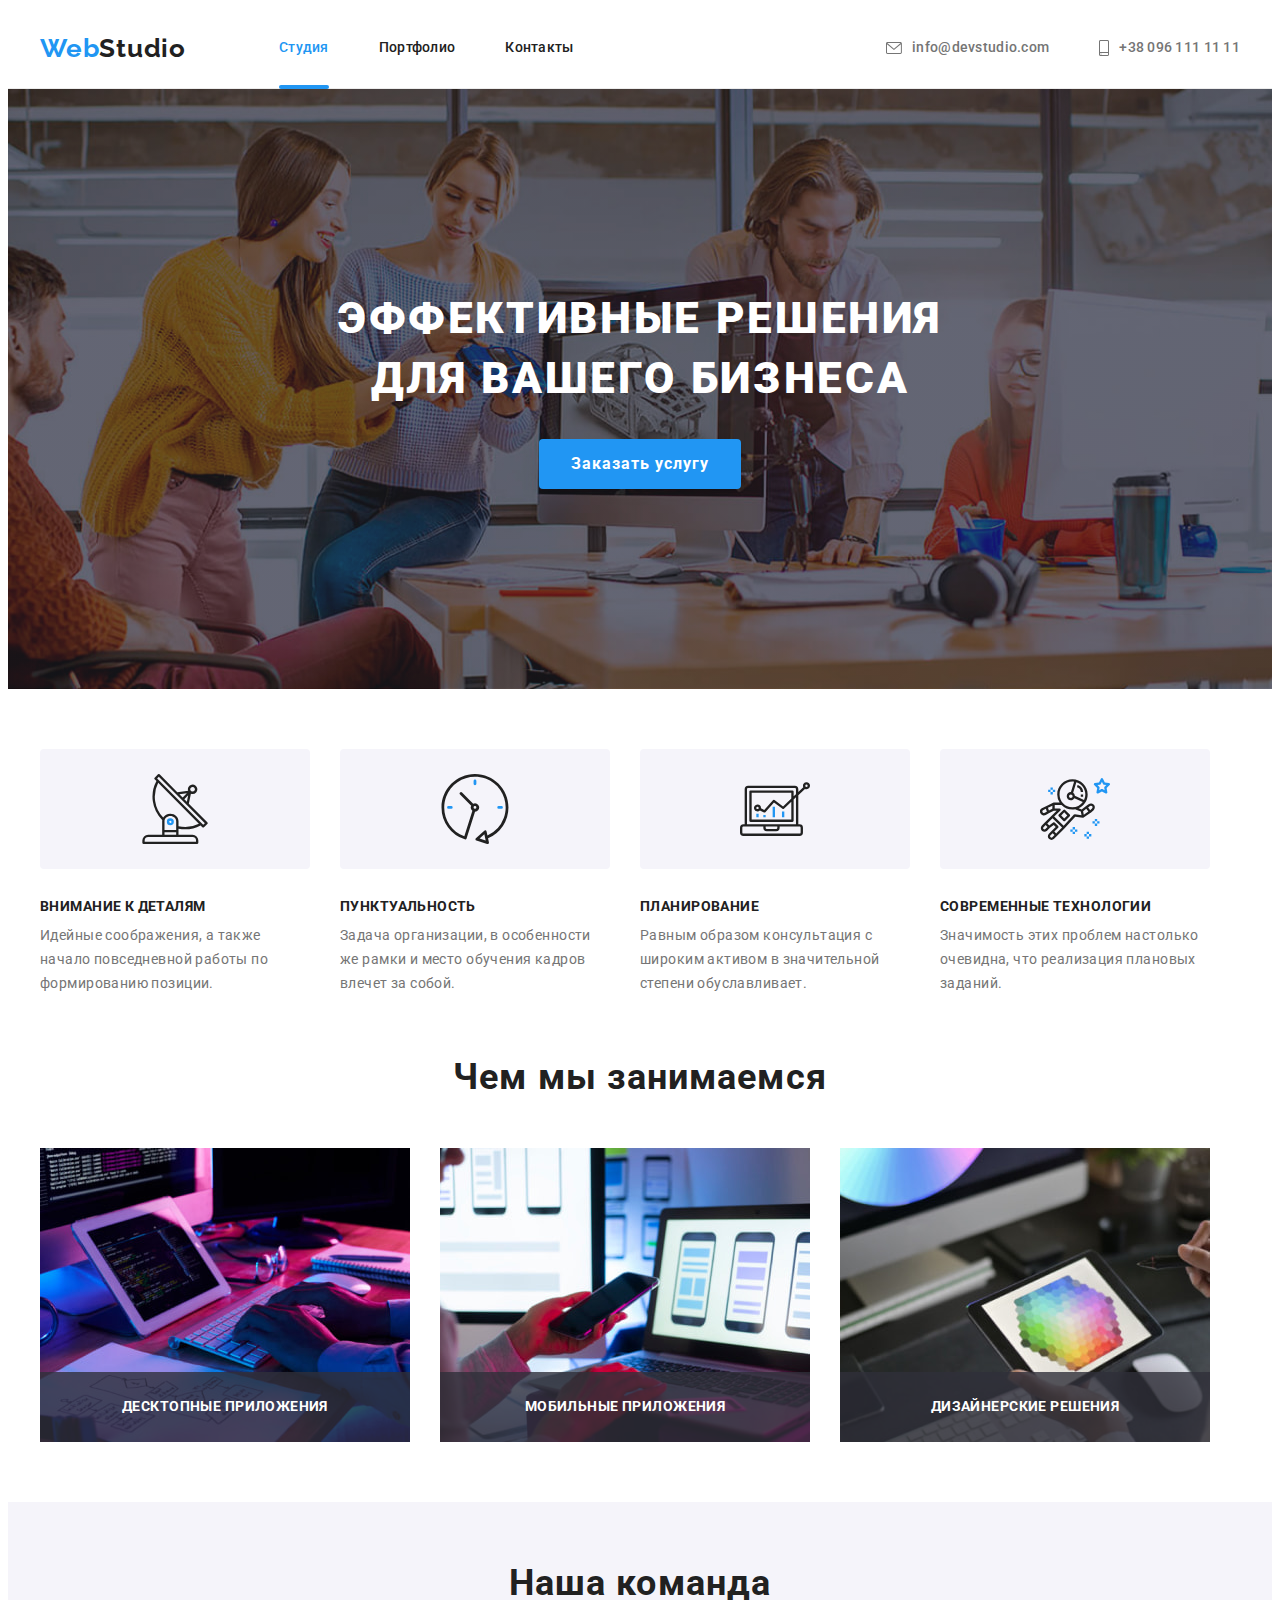
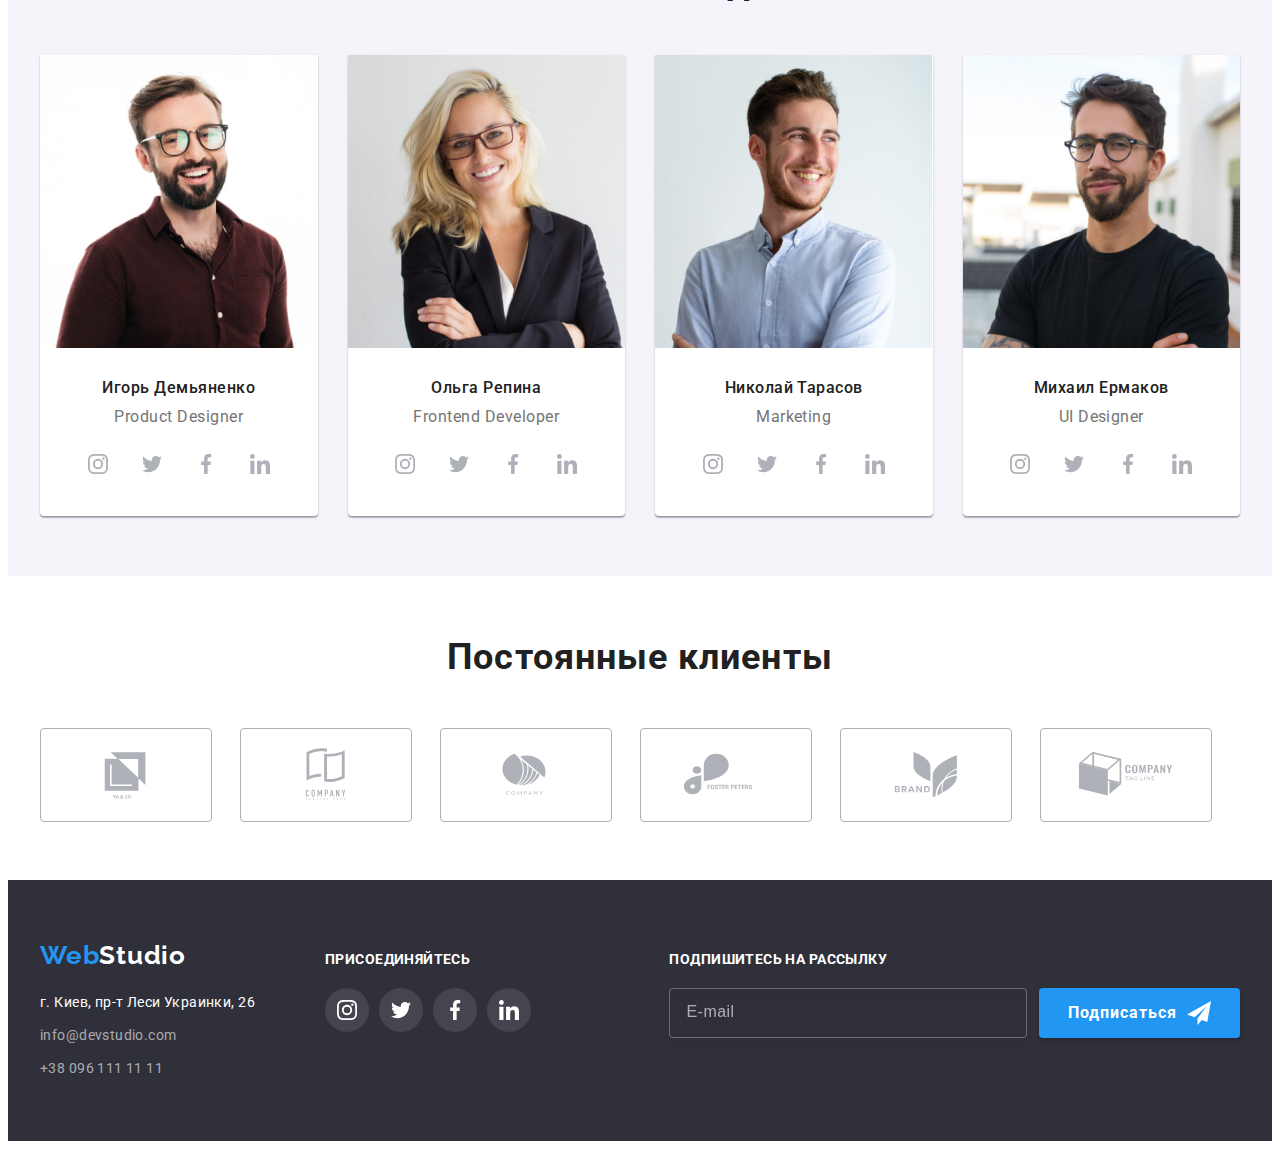
==== commit dba17282: "fixes" ====
--- a/index.html
+++ b/index.html
@@ -5,10 +5,10 @@
     <meta http-equiv="X-UA-Compatible" content="IE=edge" />
     <meta name="viewport" content="width=device-width, initial-scale=1.0" />
     <title>WebStudio</title>
-    <link rel="apple-touch-icon" sizes="180x180" href="./images/favicon_io/apple-touch-icon.png">
-    <link rel="icon" type="image/png" sizes="32x32" href="./images/favicon_io/favicon-32x32.png">
-    <link rel="icon" type="image/png" sizes="16x16" href="./images/favicon_io/favicon-16x16.png">
-    <link rel="manifest" href="./images/favicon_io/site.webmanifest">
+    <link rel="apple-touch-icon" sizes="180x180" href="./images/favicon_io/apple-touch-icon.png" />
+    <link rel="icon" type="image/png" sizes="32x32" href="./images/favicon_io/favicon-32x32.png" />
+    <link rel="icon" type="image/png" sizes="16x16" href="./images/favicon_io/favicon-16x16.png" />
+    <link rel="manifest" href="./images/favicon_io/site.webmanifest" />
     <link rel="preconnect" href="https://fonts.googleapis.com" />
     <link rel="preconnect" href="https://fonts.gstatic.com" crossorigin />
     <link
@@ -30,11 +30,25 @@
       <div class="header__container container">
         <nav class="header-nav">
           <!-- Лого -->
-          <a class="logo logo__header" href="./index.html">Web<span class="logo__dark">Studio</span></a>
-          
+          <a class="logo logo__header" href="./index.html"
+            >Web<span class="logo__dark">Studio</span></a
+          >
+
           <!-- Иконки на мобильном -->
-          <button onclick="myFunction()" class="burger-btn" type="button" aria-expanded="false" aria-controls="menu-container" data-menu-button>
-            <svg class="burger-btn__icon" width="40 " height="40" aria-label="Переключатель мобильного меню">
+          <button
+            onclick="myFunction()"
+            class="burger-btn"
+            type="button"
+            aria-expanded="false"
+            aria-controls="menu-container"
+            data-menu-button
+          >
+            <svg
+              class="burger-btn__icon"
+              width="40 "
+              height="40"
+              aria-label="Переключатель мобильного меню"
+            >
               <use class="icon-burger" href="./images/icons.svg#icon-burger"></use>
               <use class="icon-burger-close" href="./images/icons.svg#icon-burger-close"></use>
             </svg>
@@ -59,15 +73,16 @@
             <li class="contacts__item">
               <a class="contacts__link" href="mailto:info@devstudio.com">
                 <svg class="contacts__icon" width="16" height="12">
-                  <use href="./images/icons.svg#icon-envelope">
-                </svg>info@devstudio.com</a>
+                  <use href="./images/icons.svg#icon-envelope"></use></svg
+                >info@devstudio.com</a
+              >
             </li>
             <li class="contacts__item">
-              
               <a class="contacts__link" href="tel:+380961111111">
                 <svg class="contacts__icon" width="10" height="16">
-                  <use href="./images/icons.svg#icon-smartphone">
-                </svg>+38 096 111 11 11</a>
+                  <use href="./images/icons.svg#icon-smartphone"></use></svg
+                >+38 096 111 11 11</a
+              >
             </li>
           </ul>
         </div>
@@ -77,59 +92,66 @@
         <div class="container mobile-container">
           <ul class="mobile-main-menu">
             <li class="mobile-main-menu__item">
-              <a class="mobile-main-menu__link mobile-main-menu__link--current" href="./index.html">Студия</a>
+              <a class="mobile-main-menu__link mobile-main-menu__link--current" href="./index.html"
+                >Студия</a
+              >
             </li>
             <li class="mobile-main-menu__item">
               <a class="mobile-main-menu__link" href="./portfolio.html">Портфолио</a>
             </li>
-            <li class="mobile-main-menu__item"><a class="mobile-main-menu__link" href="#">Контакты</a></li>
+            <li class="mobile-main-menu__item">
+              <a class="mobile-main-menu__link" href="#">Контакты</a>
+            </li>
           </ul>
 
-          <!-- Mobile contacts -->
-          <ul class="mobile-contacts">
-            <li class="mobile-contacts__item">
-              
-              <a class="mobile-contacts__link" href="tel:+380961111111">
-                +38 096 111 11 11</a>
-            </li>
-            <li class="mobile-contacts__item">
-              <a class="mobile-contacts__link mobile-contacts__link--email-style" href="mailto:info@devstudio.com">
-                info@devstudio.com</a>
-            </li>
-          </ul>
-
-          <!-- Mobile socials -->
-          <ul class="mobile-socials-list">
-            <li class="mobile-socials-item">
-              <a class="mobile-socials-link" href="#">Instagram</a>
-            </li>
-            <div class="line"></div>
-            <li class="mobile-socials-item">
-              <a class="mobile-socials-link" href="#">Twitter</a>
-            </li>
-            <div class="line"></div>
-            <li class="mobile-socials-item">
-              <a class="mobile-socials-link" href="#">Facebook</a>
-            </li>
-            <div class="line"></div>
-            <li class="mobile-socials-item">
-              <a class="mobile-socials-link" href="#">LinkedIn</a>
-            </li>
-          </ul>
-
+          <div>
+            <!-- Mobile contacts -->
+            <ul class="mobile-contacts">
+              <li class="mobile-contacts__item">
+                <a class="mobile-contacts__link" href="tel:+380961111111"> +38 096 111 11 11</a>
+              </li>
+              <li class="mobile-contacts__item">
+                <a
+                  class="mobile-contacts__link mobile-contacts__link--email-style"
+                  href="mailto:info@devstudio.com"
+                >
+                  info@devstudio.com</a
+                >
+              </li>
+            </ul>
+
+            <!-- Mobile socials -->
+            <ul class="mobile-socials-list">
+              <li class="mobile-socials-item">
+                <a class="mobile-socials-link" href="#">Instagram</a>
+              </li>
+
+              <li class="mobile-socials-item">
+                <a class="mobile-socials-link" href="#">Twitter</a>
+              </li>
+
+              <li class="mobile-socials-item">
+                <a class="mobile-socials-link" href="#">Facebook</a>
+              </li>
+
+              <li class="mobile-socials-item">
+                <a class="mobile-socials-link" href="#">LinkedIn</a>
+              </li>
+            </ul>
+          </div>
         </div>
       </div>
-
     </header>
     <!-- основная информация -->
     <main>
       <!-- герой -->
       <section class="hero">
         <div class="container">
-          
-            <h1 class="hero__title">Эффективные решения <br> для вашего бизнеса</h1>
-            <button class="hero__button" type="button" data-modal-open>Заказать услугу</button>
-          
+          <h1 class="hero__title">
+            Эффективные решения <br />
+            для вашего бизнеса
+          </h1>
+          <button class="hero__button" type="button" data-modal-open>Заказать услугу</button>
         </div>
       </section>
 
@@ -139,11 +161,10 @@
           <!-- скрытый заголовок -->
           <h2 class="visually-hidden">Особености</h2>
           <ul class="features">
-
             <li class="features__item">
               <div class="features__icon-box">
                 <svg height="70" width="70">
-                  <use href="./images/icons.svg#icon-antenna">
+                  <use href="./images/icons.svg#icon-antenna"></use>
                 </svg>
               </div>
               <h3 class="features__title">Внимание к деталям</h3>
@@ -155,7 +176,7 @@
             <li class="features__item">
               <div class="features__icon-box">
                 <svg height="70" width="70">
-                  <use href="./images/icons.svg#icon-clock">
+                  <use href="./images/icons.svg#icon-clock"></use>
                 </svg>
               </div>
               <h3 class="features__title">Пунктуальность</h3>
@@ -167,7 +188,7 @@
             <li class="features__item">
               <div class="features__icon-box">
                 <svg height="70" width="70">
-                  <use href="./images/icons.svg#icon-diagram">
+                  <use href="./images/icons.svg#icon-diagram"></use>
                 </svg>
               </div>
               <h3 class="features__title">Планирование</h3>
@@ -179,7 +200,7 @@
             <li class="features__item">
               <div class="features__icon-box">
                 <svg height="70" width="70">
-                  <use href="./images/icons.svg#icon-astronaut">
+                  <use href="./images/icons.svg#icon-astronaut"></use>
                 </svg>
               </div>
               <h3 class="features__title">Современные технологии</h3>
@@ -187,7 +208,6 @@
                 Значимость этих проблем настолько очевидна, что реализация плановых заданий.
               </p>
             </li>
-
           </ul>
         </div>
       </section>
@@ -202,9 +222,9 @@
             <li class="services__item">
               <div class="services__box">
                 <img
-                srcset="./images/box-1-370@1x.jpg 1x, ./images/box-1-740@2x.jpg 2x" 
-                src="./images/box-1-370@1x.jpg" 
-                alt="человек пишет код"
+                  srcset="./images/box-1-370@1x.jpg 1x, ./images/box-1-740@2x.jpg 2x"
+                  src="./images/box-1-370@1x.jpg"
+                  alt="человек пишет код"
                 />
                 <div class="services__lable">
                   <h3 class="services__title">Десктопные приложения</h3>
@@ -215,31 +235,29 @@
             <li class="services__item">
               <div class="services__box">
                 <img
-                srcset="./images/box-2-370@1x.jpg 1x, ./images/box-2-740@2x.jpg 2x" 
-                src="./images/box-2-370@1x.jpg" 
-                alt="человек держит смартфон и смотрит дизайн на ноутбуке"
+                  srcset="./images/box-2-370@1x.jpg 1x, ./images/box-2-740@2x.jpg 2x"
+                  src="./images/box-2-370@1x.jpg"
+                  alt="человек держит смартфон и смотрит дизайн на ноутбуке"
                 />
-              
+
                 <div class="services__lable">
                   <h3 class="services__title">Мобильные приложения</h3>
                 </div>
               </div>
-              
             </li>
             <!-- картинка 3 -->
             <li class="services__item">
               <div class="services__box">
                 <img
-                srcset="./images/box-3-370@1x.jpg 1x, ./images/box-3-740@2x.jpg 2x" 
-                src="./images/box-3-370@1x.jpg" 
-                alt="человек выбирает цвет на плашете"
+                  srcset="./images/box-3-370@1x.jpg 1x, ./images/box-3-740@2x.jpg 2x"
+                  src="./images/box-3-370@1x.jpg"
+                  alt="человек выбирает цвет на плашете"
                 />
-              
+
                 <div class="services__lable">
                   <h3 class="services__title">Дизайнерские решения</h3>
                 </div>
               </div>
-              
             </li>
           </ul>
         </div>
@@ -252,8 +270,16 @@
           <ul class="team">
             <!-- сотрудник 1 -->
             <li class="team__item">
-              <img class="team__img"
-                srcset="./images/employee-1-270w@1x.jpg 270w, ./images/employee-1-354w@1x.jpg 354w, ./images/employee-1-450w@1x.jpg 450w, ./images/employee-1-540w@2x.jpg 540w, ./images/employee-1-708w@2x.jpg 708w, ./images/employee-1-900w@2x.jpg 900w"
+              <img
+                class="team__img"
+                srcset="
+                  ./images/employee-1-270w@1x.jpg 270w,
+                  ./images/employee-1-354w@1x.jpg 354w,
+                  ./images/employee-1-450w@1x.jpg 450w,
+                  ./images/employee-1-540w@2x.jpg 540w,
+                  ./images/employee-1-708w@2x.jpg 708w,
+                  ./images/employee-1-900w@2x.jpg 900w
+                "
                 sizes="(min-width: 1200px) 25vw, (min-width: 768px) 50vw, 100vw"
                 src="./images/employee-1-270w@1x.jpg"
                 alt="сотрудник с должностью Product Designer"
@@ -263,193 +289,206 @@
                 <p class="team__text">Product Designer</p>
                 <!-- соцсети -->
                 <ul class="socials">
-
-                  <li class="socials__item">
-                    <a class="socials__link" href="">
-                    <svg class="socials__icon" width="20" height="20">
-                      <use href="./images/icons.svg#icon-instagram" >
-                    </svg>
-                    </a>
-                  </li>
-
-                  <li class="socials__item">
-                    <a class="socials__link" href="">
-                    <svg class="socials__icon" width="20" height="20">
-                      <use href="./images/icons.svg#icon-twitter" >
-                    </svg>
-                    </a>
-                  </li>
-
-                  <li class="socials__item">
-                    <a class="socials__link" href="">
-                    <svg class="socials__icon" width="20" height="20">
-                      <use href="./images/icons.svg#icon-facebook" >
-                    </svg>
-                    </a>
-                  </li>
-
-                  <li class="socials__item">
-                    <a class="socials__link" href="">
-                    <svg class="socials__icon" width="20" height="20">
-                      <use href="./images/icons.svg#icon-linkedin" >
-                    </svg>
-                    </a>
-                  </li>
-
-              </ul>
+                  <li class="socials__item">
+                    <a class="socials__link" href="">
+                      <svg class="socials__icon" width="20" height="20">
+                        <use href="./images/icons.svg#icon-instagram"></use>
+                      </svg>
+                    </a>
+                  </li>
+
+                  <li class="socials__item">
+                    <a class="socials__link" href="">
+                      <svg class="socials__icon" width="20" height="20">
+                        <use href="./images/icons.svg#icon-twitter"></use>
+                      </svg>
+                    </a>
+                  </li>
+
+                  <li class="socials__item">
+                    <a class="socials__link" href="">
+                      <svg class="socials__icon" width="20" height="20">
+                        <use href="./images/icons.svg#icon-facebook"></use>
+                      </svg>
+                    </a>
+                  </li>
+
+                  <li class="socials__item">
+                    <a class="socials__link" href="">
+                      <svg class="socials__icon" width="20" height="20">
+                        <use href="./images/icons.svg#icon-linkedin"></use>
+                      </svg>
+                    </a>
+                  </li>
+                </ul>
               </div>
             </li>
 
             <!-- сотрудник 2 -->
             <li class="team__item">
-              <img class="team__img"
-                srcset="./images/employee-2-270w@1x.jpg 270w, ./images/employee-2-354w@1x.jpg 354w, ./images/employee-2-450w@1x.jpg 450w, ./images/employee-2-540w@2x.jpg 540w, ./images/employee-2-708w@2x.jpg 708w, ./images/employee-2-900w@2x.jpg 900w"
+              <img
+                class="team__img"
+                srcset="
+                  ./images/employee-2-270w@1x.jpg 270w,
+                  ./images/employee-2-354w@1x.jpg 354w,
+                  ./images/employee-2-450w@1x.jpg 450w,
+                  ./images/employee-2-540w@2x.jpg 540w,
+                  ./images/employee-2-708w@2x.jpg 708w,
+                  ./images/employee-2-900w@2x.jpg 900w
+                "
                 sizes="(min-width: 1200px) 25vw, (min-width: 768px) 50vw, 100vw"
                 src="./images/employee-2-270w@1x.jpg"
                 alt="сотрудник с должностью Frontend Developer"
-                
               />
               <div class="team__content">
                 <h3 class="team__title">Ольга Репина</h3>
                 <p class="team__text">Frontend Developer</p>
                 <!-- соцсети -->
                 <ul class="socials">
-
-                  <li class="socials__item">
-                    <a class="socials__link" href="">
-                    <svg class="socials__icon" width="20" height="20">
-                      <use href="./images/icons.svg#icon-instagram" >
-                    </svg>
-                    </a>
-                  </li>
-
-                  <li class="socials__item">
-                    <a class="socials__link" href="">
-                    <svg class="socials__icon" width="20" height="20">
-                      <use href="./images/icons.svg#icon-twitter" >
-                    </svg>
-                    </a>
-                  </li>
-
-                  <li class="socials__item">
-                    <a class="socials__link" href="">
-                    <svg class="socials__icon" width="20" height="20">
-                      <use href="./images/icons.svg#icon-facebook" >
-                    </svg>
-                    </a>
-                  </li>
-
-                  <li class="socials__item">
-                    <a class="socials__link" href="">
-                    <svg class="socials__icon" width="20" height="20">
-                      <use href="./images/icons.svg#icon-linkedin" >
-                    </svg>
-                    </a>
-                  </li>
-
-              </ul>
+                  <li class="socials__item">
+                    <a class="socials__link" href="">
+                      <svg class="socials__icon" width="20" height="20">
+                        <use href="./images/icons.svg#icon-instagram"></use>
+                      </svg>
+                    </a>
+                  </li>
+
+                  <li class="socials__item">
+                    <a class="socials__link" href="">
+                      <svg class="socials__icon" width="20" height="20">
+                        <use href="./images/icons.svg#icon-twitter"></use>
+                      </svg>
+                    </a>
+                  </li>
+
+                  <li class="socials__item">
+                    <a class="socials__link" href="">
+                      <svg class="socials__icon" width="20" height="20">
+                        <use href="./images/icons.svg#icon-facebook"></use>
+                      </svg>
+                    </a>
+                  </li>
+
+                  <li class="socials__item">
+                    <a class="socials__link" href="">
+                      <svg class="socials__icon" width="20" height="20">
+                        <use href="./images/icons.svg#icon-linkedin"></use>
+                      </svg>
+                    </a>
+                  </li>
+                </ul>
               </div>
             </li>
 
             <!-- сотрудник 3 -->
             <li class="team__item">
-              <img class="team__img"
-                srcset="./images/employee-3-270w@1x.jpg 270w, ./images/employee-3-354w@1x.jpg 354w, ./images/employee-3-450w@1x.jpg 450w, ./images/employee-3-540w@2x.jpg 540w, ./images/employee-3-708w@2x.jpg 708w, ./images/employee-3-900w@2x.jpg 900w"
+              <img
+                class="team__img"
+                srcset="
+                  ./images/employee-3-270w@1x.jpg 270w,
+                  ./images/employee-3-354w@1x.jpg 354w,
+                  ./images/employee-3-450w@1x.jpg 450w,
+                  ./images/employee-3-540w@2x.jpg 540w,
+                  ./images/employee-3-708w@2x.jpg 708w,
+                  ./images/employee-3-900w@2x.jpg 900w
+                "
                 sizes="(min-width: 1200px) 25vw, (min-width: 768px) 50vw, 100vw"
                 src="./images/employee-3-270w@1x.jpg"
                 alt="сотрудник с должностью Marketing"
-                
               />
               <div class="team__content">
                 <h3 class="team__title">Николай Тарасов</h3>
                 <p class="team__text">Marketing</p>
                 <!-- соцсети -->
                 <ul class="socials">
-
-                  <li class="socials__item">
-                    <a class="socials__link" href="">
-                    <svg class="socials__icon" width="20" height="20">
-                      <use href="./images/icons.svg#icon-instagram" >
-                    </svg>
-                    </a>
-                  </li>
-
-                  <li class="socials__item">
-                    <a class="socials__link" href="">
-                    <svg class="socials__icon" width="20" height="20">
-                      <use href="./images/icons.svg#icon-twitter" >
-                    </svg>
-                    </a>
-                  </li>
-
-                  <li class="socials__item">
-                    <a class="socials__link" href="">
-                    <svg class="socials__icon" width="20" height="20">
-                      <use href="./images/icons.svg#icon-facebook" >
-                    </svg>
-                    </a>
-                  </li>
-
-                  <li class="socials__item">
-                    <a class="socials__link" href="">
-                    <svg class="socials__icon" width="20" height="20">
-                      <use href="./images/icons.svg#icon-linkedin" >
-                    </svg>
-                    </a>
-                  </li>
-
-              </ul>
+                  <li class="socials__item">
+                    <a class="socials__link" href="">
+                      <svg class="socials__icon" width="20" height="20">
+                        <use href="./images/icons.svg#icon-instagram"></use>
+                      </svg>
+                    </a>
+                  </li>
+
+                  <li class="socials__item">
+                    <a class="socials__link" href="">
+                      <svg class="socials__icon" width="20" height="20">
+                        <use href="./images/icons.svg#icon-twitter"></use>
+                      </svg>
+                    </a>
+                  </li>
+
+                  <li class="socials__item">
+                    <a class="socials__link" href="">
+                      <svg class="socials__icon" width="20" height="20">
+                        <use href="./images/icons.svg#icon-facebook"></use>
+                      </svg>
+                    </a>
+                  </li>
+
+                  <li class="socials__item">
+                    <a class="socials__link" href="">
+                      <svg class="socials__icon" width="20" height="20">
+                        <use href="./images/icons.svg#icon-linkedin"></use>
+                      </svg>
+                    </a>
+                  </li>
+                </ul>
               </div>
             </li>
 
             <!-- сотрудник 4 -->
             <li class="team__item">
-              <img class="team__img"
-                srcset="./images/employee-4-270w@1x.jpg 270w, ./images/employee-4-354w@1x.jpg 354w, ./images/employee-4-450w@1x.jpg 450w, ./images/employee-4-540w@2x.jpg 540w, ./images/employee-4-708w@2x.jpg 708w, ./images/employee-4-900w@2x.jpg 900w"
+              <img
+                class="team__img"
+                srcset="
+                  ./images/employee-4-270w@1x.jpg 270w,
+                  ./images/employee-4-354w@1x.jpg 354w,
+                  ./images/employee-4-450w@1x.jpg 450w,
+                  ./images/employee-4-540w@2x.jpg 540w,
+                  ./images/employee-4-708w@2x.jpg 708w,
+                  ./images/employee-4-900w@2x.jpg 900w
+                "
                 sizes="(min-width: 1200px) 25vw, (min-width: 768px) 50vw, 100vw"
                 src="./images/employee-4-270w@1x.jpg"
                 alt="сотрудник с должностью UI Designer"
-               
               />
               <div class="team__content">
                 <h3 class="team__title">Михаил Ермаков</h3>
                 <p class="team__text">UI Designer</p>
                 <!-- соцсети -->
                 <ul class="socials">
-
-                  <li class="socials__item">
-                    <a class="socials__link" href="">
-                    <svg class="socials__icon" width="20" height="20">
-                      <use href="./images/icons.svg#icon-instagram" >
-                    </svg>
-                    </a>
-                  </li>
-
-                  <li class="socials__item">
-                    <a class="socials__link" href="">
-                    <svg class="socials__icon" width="20" height="20">
-                      <use href="./images/icons.svg#icon-twitter" >
-                    </svg>
-                    </a>
-                  </li>
-
-                  <li class="socials__item">
-                    <a class="socials__link" href="">
-                    <svg class="socials__icon" width="20" height="20">
-                      <use href="./images/icons.svg#icon-facebook" >
-                    </svg>
-                    </a>
-                  </li>
-
-                  <li class="socials__item">
-                    <a class="socials__link" href="">
-                    <svg class="socials__icon" width="20" height="20">
-                      <use href="./images/icons.svg#icon-linkedin" >
-                    </svg>
-                    </a>
-                  </li>
-
-              </ul>
+                  <li class="socials__item">
+                    <a class="socials__link" href="">
+                      <svg class="socials__icon" width="20" height="20">
+                        <use href="./images/icons.svg#icon-instagram"></use>
+                      </svg>
+                    </a>
+                  </li>
+
+                  <li class="socials__item">
+                    <a class="socials__link" href="">
+                      <svg class="socials__icon" width="20" height="20">
+                        <use href="./images/icons.svg#icon-twitter"></use>
+                      </svg>
+                    </a>
+                  </li>
+
+                  <li class="socials__item">
+                    <a class="socials__link" href="">
+                      <svg class="socials__icon" width="20" height="20">
+                        <use href="./images/icons.svg#icon-facebook"></use>
+                      </svg>
+                    </a>
+                  </li>
+
+                  <li class="socials__item">
+                    <a class="socials__link" href="">
+                      <svg class="socials__icon" width="20" height="20">
+                        <use href="./images/icons.svg#icon-linkedin"></use>
+                      </svg>
+                    </a>
+                  </li>
+                </ul>
               </div>
             </li>
           </ul>
@@ -461,55 +500,53 @@
         <div class="container">
           <h2 class="section__title">Постоянные клиенты</h2>
           <ul class="clients">
-
             <li class="clients__item">
               <a class="clients__link" href="">
-              <svg width="106" height="60">
-                <use href="./images/icons.svg#icon-logo-1">
-              </svg>
+                <svg width="106" height="60">
+                  <use href="./images/icons.svg#icon-logo-1"></use>
+                </svg>
               </a>
             </li>
 
             <li class="clients__item">
               <a class="clients__link" href="">
-              <svg width="106" height="60">
-                <use href="./images/icons.svg#icon-logo-2">
-              </svg>
+                <svg width="106" height="60">
+                  <use href="./images/icons.svg#icon-logo-2"></use>
+                </svg>
               </a>
             </li>
 
             <li class="clients__item">
               <a class="clients__link" href="">
-              <svg width="106" height="60">
-                <use href="./images/icons.svg#icon-logo-3">
-              </svg>
+                <svg width="106" height="60">
+                  <use href="./images/icons.svg#icon-logo-3"></use>
+                </svg>
               </a>
             </li>
 
             <li class="clients__item">
               <a class="clients__link" href="">
-              <svg width="106" height="60">
-                <use href="./images/icons.svg#icon-logo-4">
-              </svg>
+                <svg width="106" height="60">
+                  <use href="./images/icons.svg#icon-logo-4"></use>
+                </svg>
               </a>
             </li>
 
             <li class="clients__item">
               <a class="clients__link" href="">
-              <svg width="106" height="60">
-                <use href="./images/icons.svg#icon-logo-5">
-              </svg>
+                <svg width="106" height="60">
+                  <use href="./images/icons.svg#icon-logo-5"></use>
+                </svg>
               </a>
             </li>
 
             <li class="clients__item">
               <a class="clients__link" href="">
-              <svg width="106" height="60">
-                <use href="./images/icons.svg#icon-logo-6">
-              </svg>
+                <svg width="106" height="60">
+                  <use href="./images/icons.svg#icon-logo-6"></use>
+                </svg>
               </a>
             </li>
-
           </ul>
         </div>
       </section>
@@ -520,85 +557,91 @@
       <div class="container container--footer">
         <div class="footer-wrapper">
           <div class="address-box">
-          <!-- лого -->
-        <a class="logo logo__footer" href="./index.html">Web<span class="logo__light">Studio</span></a>
-        <address class="address">
-          <ul>
-            <li class="address__item">
-              <a
-                class="address__link address__link--color-white"
-                href="https://goo.gl/maps/K7o9gSTaup2MySCS8"
-                target="_blank"
-                rel="noopener noreferrer"
-                >г. Киев, пр-т Леси Украинки, 26</a
-              >
-            </li>
-            <li class="address__item">
-              <a class="address__link address__link--color-white-transparent" href="mailto:info@devstudio.com"
-                >info@devstudio.com</a
-              >
-            </li>
-            <li class="address__item">
-              <a class="address__link address__link--color-white-transparent" href="tel:+380961111111">+38 096 111 11 11</a>
-            </li>
-          </ul>
-        </address>
+            <!-- лого -->
+            <a class="logo logo__footer" href="./index.html"
+              >Web<span class="logo__light">Studio</span></a
+            >
+            <address class="address">
+              <ul>
+                <li class="address__item">
+                  <a
+                    class="address__link address__link--color-white"
+                    href="https://goo.gl/maps/K7o9gSTaup2MySCS8"
+                    target="_blank"
+                    rel="noopener noreferrer"
+                    >г. Киев, пр-т Леси Украинки, 26</a
+                  >
+                </li>
+                <li class="address__item">
+                  <a
+                    class="address__link address__link--color-white-transparent"
+                    href="mailto:info@devstudio.com"
+                    >info@devstudio.com</a
+                  >
+                </li>
+                <li class="address__item">
+                  <a
+                    class="address__link address__link--color-white-transparent"
+                    href="tel:+380961111111"
+                    >+38 096 111 11 11</a
+                  >
+                </li>
+              </ul>
+            </address>
           </div>
 
           <div class="join-box">
             <h3 class="join-box__title">Присоединяйтесь</h3>
             <!-- соцсети -->
             <ul class="socials">
-
               <li class="socials__item">
                 <a class="socials__link socials__link--color-footer" href="">
-                <svg class="socials__icon" width="20" height="20">
-                  <use href="./images/icons.svg#icon-instagram" >
-                </svg>
+                  <svg class="socials__icon" width="20" height="20">
+                    <use href="./images/icons.svg#icon-instagram"></use>
+                  </svg>
                 </a>
               </li>
 
               <li class="socials__item">
                 <a class="socials__link socials__link--color-footer" href="">
-                <svg class="socials__icon" width="20" height="20">
-                  <use href="./images/icons.svg#icon-twitter" >
-                </svg>
+                  <svg class="socials__icon" width="20" height="20">
+                    <use href="./images/icons.svg#icon-twitter"></use>
+                  </svg>
                 </a>
               </li>
 
               <li class="socials__item">
                 <a class="socials__link socials__link--color-footer" href="">
-                <svg class="socials__icon" width="20" height="20">
-                  <use href="./images/icons.svg#icon-facebook" >
-                </svg>
+                  <svg class="socials__icon" width="20" height="20">
+                    <use href="./images/icons.svg#icon-facebook"></use>
+                  </svg>
                 </a>
               </li>
 
               <li class="socials__item">
                 <a class="socials__link socials__link--color-footer" href="">
-                <svg class="socials__icon" width="20" height="20">
-                  <use href="./images/icons.svg#icon-linkedin" >
-                </svg>
+                  <svg class="socials__icon" width="20" height="20">
+                    <use href="./images/icons.svg#icon-linkedin"></use>
+                  </svg>
                 </a>
               </li>
-
             </ul>
           </div>
         </div>
 
         <!-- подписка -->
         <form class="subscribe">
-            <h3 class="subscribe__title">Подпишитесь на рассылку</h3>
-            <div class="subscribe__box">
-              <input class="subscribe__input" type="email" name="email" placeholder="E-mail">
-              <button class="subscribe__button" type="submit">Подписаться
-                <svg class="subscribe__icon" width="24" height="24">
-                  <use href="./images/icons.svg#icon-send"></use>
-                </svg>
-              </button> 
-            </div>
-          </form>
-
+          <h3 class="subscribe__title">Подпишитесь на рассылку</h3>
+          <div class="subscribe__box">
+            <input class="subscribe__input" type="email" name="email" placeholder="E-mail" />
+            <button class="subscribe__button" type="submit">
+              Подписаться
+              <svg class="subscribe__icon" width="24" height="24">
+                <use href="./images/icons.svg#icon-send"></use>
+              </svg>
+            </button>
+          </div>
+        </form>
       </div>
     </footer>
 
@@ -607,7 +650,7 @@
       <div class="modal">
         <button class="modal__close-button" type="button" data-modal-close>
           <svg class="modal__close-icon" width="18" height="18">
-            <use href="./images/icons.svg#icon-close">
+            <use href="./images/icons.svg#icon-close"></use>
           </svg>
         </button>
         <form class="modal-form">
@@ -616,7 +659,7 @@
           <label class="modal-form__box">
             <span class="modal-form__label">Имя</span>
             <span class="modal-form__thumb">
-              <input class="modal-form__input" type="text" name="name">
+              <input class="modal-form__input" type="text" name="name" />
               <svg class="modal-form__input-icon" width="18" height="18">
                 <use href="./images/icons.svg#icon-person"></use>
               </svg>
@@ -626,17 +669,16 @@
           <label class="modal-form__box">
             <span class="modal-form__label">Телефон</span>
             <span class="modal-form__thumb">
-              <input class="modal-form__input" type="tel" name="phone">
+              <input class="modal-form__input" type="tel" name="phone" />
               <svg class="modal-form__input-icon" width="18" height="18">
                 <use href="./images/icons.svg#icon-phone"></use>
               </svg>
             </span>
-            
           </label>
           <label class="modal-form__box">
             <span class="modal-form__label">Почта</span>
             <span class="modal-form__thumb">
-              <input class="modal-form__input" type="email" name="email">
+              <input class="modal-form__input" type="email" name="email" />
               <svg class="modal-form__input-icon" width="18" height="18">
                 <use href="./images/icons.svg#icon-email"></use>
               </svg>
@@ -645,11 +687,15 @@
 
           <label class="modal-form__box modal-form__box--comment">
             <span class="modal-form__label">Комментарий</span>
-            <textarea class="modal-form__textarea" placeholder="Введите текст" name="comment"></textarea>
+            <textarea
+              class="modal-form__textarea"
+              placeholder="Введите текст"
+              name="comment"
+            ></textarea>
           </label>
 
-           <label class="modal-form__checkbox-label">
-            <input class="checkbox visually-hidden" type="checkbox" name="checkbox">
+          <label class="modal-form__checkbox-label">
+            <input class="checkbox visually-hidden" type="checkbox" name="checkbox" />
             <span class="checkbox__icon"></span>
             <span>Соглашаюсь с рассылкой и принимаю <a href="#">Условия договора</a></span>
           </label>
@@ -661,12 +707,11 @@
       </div>
     </div>
     <!-- end модальное окно  -->
-    
+
     <!-- start script -->
     <script src="./js/mobile-menu.js"></script>
     <script src="./js/modal.js"></script>
     <script src="./js/toggle.js"></script>
     <!-- end script -->
-
   </body>
 </html>
--- a/css/main.min.css
+++ b/css/main.min.css
@@ -1 +1 @@
-body{font-family:"Roboto",sans-serif;color:#757575}h1,h2,h3,h4,h5,h6,p{margin:0;padding:0}ul{list-style:none;margin:0;padding:0}img{display:block;max-width:100%;height:auto}body.modal-open,body.menu-open{overflow:hidden}.container{padding-left:15px;padding-right:15px;margin-left:auto;margin-right:auto}@media screen and (min-width: 480px){.container{max-width:480px}}@media screen and (min-width: 768px){.container{max-width:768px}}@media screen and (min-width: 1200px){.container{max-width:1200px}}.section{padding-top:60px;padding-bottom:60px}.section__title{margin-top:0;margin-bottom:30px;font-size:28px;line-height:1.17;text-align:center;letter-spacing:.03em;color:#212121}@media screen and (min-width: 1200px){.section__title{margin-bottom:50px;font-size:36px}}.visually-hidden{position:absolute;clip:rect(0 0 0 0);width:1px;height:1px;margin:-1px}.no-scroll{overflow:hidden}.subscribe__title,.join-box__title{font-size:14px;line-height:1.14;letter-spacing:.03em;text-transform:uppercase;color:#fff}.header{border-bottom:1px solid #ececec}.header__container{display:-webkit-box;display:-ms-flexbox;display:flex}.header-nav{display:-webkit-box;display:-ms-flexbox;display:flex;min-height:60px;-webkit-box-align:center;-ms-flex-align:center;align-items:center;-webkit-box-pack:justify;-ms-flex-pack:justify;justify-content:space-between;-webkit-box-flex:1;-ms-flex-positive:1;flex-grow:1}@media screen and (min-width: 768px){.header-nav{-webkit-box-pack:start;-ms-flex-pack:start;justify-content:flex-start}}.burger-btn{display:-webkit-inline-box;display:-ms-inline-flexbox;display:inline-flex;margin:0;padding:0;border:none;background-color:transparent;z-index:2}.burger-btn:hover .burger-btn__icon,.burger-btn:focus .burger-btn__icon{fill:#2196f3}.burger-btn .icon-burger-close{display:none}.burger-btn.is-open .icon-burger-close{display:block}.burger-btn.is-open .icon-burger{display:none}@media screen and (min-width: 768px){.burger-btn{display:none}}.mobile-menu{display:none}.mobile-menu.is-open{display:block;position:absolute;top:0;left:0;width:100%;height:100%;overflow-y:auto;background-color:#fff}.mobile-container{padding:48px 25px}.mobile-main-menu__item:not(:last-child){margin-bottom:32px}.mobile-main-menu__item:last-child{margin-bottom:302px}.mobile-main-menu__link{color:#212121;text-decoration:none;font-weight:500;font-size:40px;line-height:1.17;letter-spacing:.02em;-webkit-transition:color 250ms cubic-bezier(0.4, 0, 0.2, 1);transition:color 250ms cubic-bezier(0.4, 0, 0.2, 1)}.mobile-main-menu__link:hover,.mobile-main-menu__link:focus{color:#2196f3}.mobile-main-menu__link--current{color:#2196f3}.mobile-contacts__item:not(:last-child){margin-bottom:32px}.mobile-contacts__item:last-child{margin-bottom:64px}.mobile-contacts__link{text-decoration:none;color:#757575;font-weight:500;font-size:34px;line-height:1.17;letter-spacing:.02em;color:#2196f3;-webkit-transition:color 250ms cubic-bezier(0.4, 0, 0.2, 1);transition:color 250ms cubic-bezier(0.4, 0, 0.2, 1)}.mobile-contacts__link--email-style{color:#757575;font-size:24px}.mobile-socials-list{display:-webkit-box;display:-ms-flexbox;display:flex}.mobile-socials-link{text-decoration:none;font-weight:500;font-size:18px;line-height:1.22;letter-spacing:.02em;color:#2196f3}.line{margin:0 10px;border:1px solid rgba(33,33,33,.2)}.main-menu-box{display:none}@media screen and (min-width: 768px){.main-menu-box{display:-webkit-box;display:-ms-flexbox;display:flex;-webkit-box-align:center;-ms-flex-align:center;align-items:center}}.main-menu{display:-webkit-box;display:-ms-flexbox;display:flex}.main-menu__item{position:relative}.main-menu__item:not(:last-child){margin-right:50px}.main-menu__link{display:inline-block;padding-top:32px;padding-bottom:32px;color:#212121;text-decoration:none;font-weight:500;font-size:14px;line-height:1.14;letter-spacing:.02em;-webkit-transition:color 250ms cubic-bezier(0.4, 0, 0.2, 1);transition:color 250ms cubic-bezier(0.4, 0, 0.2, 1)}.main-menu__link:hover,.main-menu__link:focus{color:#2196f3}.main-menu__link--current{color:#2196f3}.main-menu__link--current::after{position:absolute;bottom:-1px;content:"";display:block;height:4px;width:100%;background-color:#2196f3;border-radius:2px}.contacts{display:-webkit-box;display:-ms-flexbox;display:flex;-webkit-box-orient:vertical;-webkit-box-direction:normal;-ms-flex-direction:column;flex-direction:column;margin-left:auto}@media screen and (min-width: 1200px){.contacts{-webkit-box-orient:horizontal;-webkit-box-direction:normal;-ms-flex-direction:row;flex-direction:row}}.contacts__item{display:-webkit-box;display:-ms-flexbox;display:flex;-webkit-box-align:center;-ms-flex-align:center;align-items:center}@media screen and (min-width: 1200px){.contacts__item:not(:last-child){margin-right:50px}}.contacts__link{display:-webkit-box;display:-ms-flexbox;display:flex;-webkit-box-align:center;-ms-flex-align:center;align-items:center;padding-top:5px;padding-bottom:5px;text-decoration:none;color:#757575;font-weight:500;font-size:14px;line-height:1.14;letter-spacing:.02em;-webkit-transition:color 250ms cubic-bezier(0.4, 0, 0.2, 1);transition:color 250ms cubic-bezier(0.4, 0, 0.2, 1)}.contacts__link:hover,.contacts__link:focus{color:#2196f3}.contacts__icon{fill:currentColor;margin-right:10px}.logo{font-family:"Raleway",sans-serif;font-weight:700;text-decoration:none;font-size:26px;line-height:1.19;letter-spacing:.03em;color:#2196f3}@media screen and (min-width: 768px)and (max-width: calc(1200px - 1px)){.logo__header{margin-right:88px}}@media screen and (min-width: 1200px){.logo__header{margin-right:93px}}.logo__footer{display:inline-block;margin-bottom:20px;margin-right:0}.logo__dark{color:#212121}.logo__light{color:#fff}.socials{display:-webkit-box;display:-ms-flexbox;display:flex;-webkit-box-pack:center;-ms-flex-pack:center;justify-content:center}.socials__item:not(:last-child){margin-right:10px}.socials__link{display:-webkit-box;display:-ms-flexbox;display:flex;width:44px;height:44px;-webkit-box-align:center;-ms-flex-align:center;align-items:center;-webkit-box-pack:center;-ms-flex-pack:center;justify-content:center;border-radius:50%;fill:#afb1b8;-webkit-transition:background-color 250ms cubic-bezier(0.4, 0, 0.2, 1),fill 250ms cubic-bezier(0.4, 0, 0.2, 1);transition:background-color 250ms cubic-bezier(0.4, 0, 0.2, 1),fill 250ms cubic-bezier(0.4, 0, 0.2, 1)}.socials__link:hover,.socials__link:focus{background-color:#2196f3;fill:#fff}.socials__link--color-footer{fill:#fff;background-color:rgba(255,255,255,.1)}.subscribe__button,.hero__button,.modal-form__submit-button{display:-webkit-box;display:-ms-flexbox;display:flex;-webkit-box-align:center;-ms-flex-align:center;align-items:center;-webkit-box-sizing:border-box;box-sizing:border-box;padding:10px 29px;color:#fff;font-family:inherit;font-weight:700;font-size:16px;line-height:1.87;letter-spacing:.06em;text-align:center;cursor:pointer;border:none;-webkit-box-shadow:0px 4px 4px rgba(0,0,0,.15);box-shadow:0px 4px 4px rgba(0,0,0,.15);border-radius:4px;background-color:#2196f3;-webkit-transition:background-color 250ms cubic-bezier(0.4, 0, 0.2, 1);transition:background-color 250ms cubic-bezier(0.4, 0, 0.2, 1)}.subscribe__button:active,.hero__button:active,.modal-form__submit-button:active{-webkit-box-shadow:0px 4px 4px rgba(0,0,0,.15) inset;box-shadow:0px 4px 4px rgba(0,0,0,.15) inset}.subscribe__button:hover,.hero__button:hover,.modal-form__submit-button:hover,.subscribe__button:focus,.hero__button:focus,.modal-form__submit-button:focus{background-color:#188ce8}.backdrop{position:fixed;top:0;left:0;width:100%;height:100%;padding:94px 15px;overflow-y:scroll;background:rgba(0,0,0,.2);opacity:1;-webkit-transition:opacity 250ms cubic-bezier(0.4, 0, 0.2, 1);transition:opacity 250ms cubic-bezier(0.4, 0, 0.2, 1)}@media screen and (min-width: 480px){.backdrop{padding:0}}.backdrop.is-hidden .modal{opacity:0}@media screen and (min-width: 480px){.backdrop.is-hidden .modal{-webkit-transform:translate(-50%, -50%) scale(0.9);transform:translate(-50%, -50%) scale(0.9)}}.modal{position:relative;width:100%;padding:40px;background:#fff;-webkit-box-shadow:0px 1px 3px rgba(0,0,0,.12),0px 1px 1px rgba(0,0,0,.14),0px 2px 1px rgba(0,0,0,.2);box-shadow:0px 1px 3px rgba(0,0,0,.12),0px 1px 1px rgba(0,0,0,.14),0px 2px 1px rgba(0,0,0,.2);border-radius:4px;opacity:1;-webkit-transition:opacity 250ms cubic-bezier(0.4, 0, 0.2, 1),-webkit-transform 250ms cubic-bezier(0.4, 0, 0.2, 1);transition:opacity 250ms cubic-bezier(0.4, 0, 0.2, 1),-webkit-transform 250ms cubic-bezier(0.4, 0, 0.2, 1);transition:transform 250ms cubic-bezier(0.4, 0, 0.2, 1),opacity 250ms cubic-bezier(0.4, 0, 0.2, 1);transition:transform 250ms cubic-bezier(0.4, 0, 0.2, 1),opacity 250ms cubic-bezier(0.4, 0, 0.2, 1),-webkit-transform 250ms cubic-bezier(0.4, 0, 0.2, 1)}@media screen and (min-width: 480px){.modal{max-width:450px;position:absolute;top:50%;left:50%;-webkit-transform:translate(-50%, -50%) scale(1);transform:translate(-50%, -50%) scale(1)}}@media screen and (min-width: 1200px){.modal{max-width:528px}}.modal__close-button{position:absolute;top:8px;right:8px;width:30px;height:30px;border:1px solid rgba(0,0,0,.1);border-radius:50%;cursor:pointer;background-color:#fff;-webkit-transition:fill 250ms cubic-bezier(0.4, 0, 0.2, 1);transition:fill 250ms cubic-bezier(0.4, 0, 0.2, 1)}.modal__close-button:hover,.modal__close-button:focus{fill:#2196f3}.modal__close-icon{position:absolute;top:50%;left:50%;-webkit-transform:translate(-50%, -50%);transform:translate(-50%, -50%)}.is-hidden{opacity:0;pointer-events:none}.modal-form__header{margin-bottom:12px;font-size:20px;line-height:1.5;text-align:center;letter-spacing:.03em;color:#212121}@media screen and (min-width: 1200px){.modal-form__header{line-height:1.15}}.modal-form__box{display:-webkit-box;display:-ms-flexbox;display:flex;-webkit-box-orient:vertical;-webkit-box-direction:normal;-ms-flex-direction:column;flex-direction:column;margin-bottom:10px;font-size:12px;line-height:1.16;letter-spacing:.01em;color:#757575}.modal-form__label{margin-bottom:4px}.modal-form__thumb{position:relative}.modal-form__input{height:40px;padding:11px 12px;padding-left:42px;width:100%;border:1px solid rgba(33,33,33,.2);-webkit-box-sizing:border-box;box-sizing:border-box;border-radius:4px;-webkit-transition:outline-color 250ms cubic-bezier(0.4, 0, 0.2, 1);transition:outline-color 250ms cubic-bezier(0.4, 0, 0.2, 1)}.modal-form__input:focus{outline-color:#2196f3}.modal-form__input-icon{position:absolute;top:11px;left:12px;fill:#212121;-webkit-transition:fill 250ms cubic-bezier(0.4, 0, 0.2, 1);transition:fill 250ms cubic-bezier(0.4, 0, 0.2, 1)}.modal-input:focus+.modal-form__input-icon{fill:#2196f3}.modal-form__box--comment{margin-bottom:20px}.modal-form__textarea{width:100%;height:120px;padding:12px 16px;resize:none;border:1px solid rgba(33,33,33,.2);-webkit-box-sizing:border-box;box-sizing:border-box;border-radius:4px}.modal-form__textarea:focus{outline-color:#2196f3}.modal-form__textarea::-webkit-input-placeholder{font-size:12px;line-height:1.16;letter-spacing:.01em;color:rgba(117,117,117,.5)}.modal-form__textarea::-moz-placeholder{font-size:12px;line-height:1.16;letter-spacing:.01em;color:rgba(117,117,117,.5)}.modal-form__textarea:-ms-input-placeholder{font-size:12px;line-height:1.16;letter-spacing:.01em;color:rgba(117,117,117,.5)}.modal-form__textarea::-ms-input-placeholder{font-size:12px;line-height:1.16;letter-spacing:.01em;color:rgba(117,117,117,.5)}.modal-form__textarea::placeholder{font-size:12px;line-height:1.16;letter-spacing:.01em;color:rgba(117,117,117,.5)}.modal-form__checkbox-label{display:-webkit-box;display:-ms-flexbox;display:flex;-webkit-box-align:center;-ms-flex-align:center;align-items:center;-webkit-box-pack:center;-ms-flex-pack:center;justify-content:center;margin-bottom:30px;font-size:12px;line-height:1.17;letter-spacing:.03em}@media screen and (min-width: 1200px){.modal-form__checkbox-label{font-size:14px;line-height:1.71}}.checkbox__icon{display:block;-ms-flex-negative:0;flex-shrink:0;margin-right:7px;width:16px;height:15px;-webkit-box-shadow:0 0 0 .1em #212121;box-shadow:0 0 0 .1em #212121;border-radius:2px;background-color:#fff}.checkbox:checked+.checkbox__icon{background-color:#2196f3;background-image:url(../images/icon-check.svg);background-size:contain;background-origin:border-box;-webkit-box-shadow:0 0 0 .1em #2196f3;box-shadow:0 0 0 .1em #2196f3}.checkbox:focus+.checkbox__icon{-webkit-box-shadow:0 0 0 2px #000;box-shadow:0 0 0 2px #000}.modal-form__submit-button-box{display:-webkit-box;display:-ms-flexbox;display:flex;-webkit-box-align:center;-ms-flex-align:center;align-items:center;-webkit-box-pack:center;-ms-flex-pack:center;justify-content:center}.modal-form__submit-button{padding-left:55px;padding-right:55px}.hero{max-width:480px;max-height:400px;text-align:center;padding-top:118px;padding-bottom:118px;margin-left:auto;margin-right:auto;background-image:-webkit-gradient(linear, left top, left bottom, from(rgba(47, 48, 58, 0.4)), to(rgba(47, 48, 58, 0.4))),url("../images/hero-480@1x.jpg");background-image:linear-gradient(rgba(47, 48, 58, 0.4), rgba(47, 48, 58, 0.4)),url("../images/hero-480@1x.jpg");background-color:#2f303a;background-size:480px 400px;background-repeat:no-repeat;background-position:center}@media(min-device-pixel-ratio: 2),(-webkit-min-device-pixel-ratio: 2),(min-resolution: 192dpi),(min-resolution: 2dppx){.hero{background-image:-webkit-gradient(linear, left top, left bottom, from(rgba(47, 48, 58, 0.4)), to(rgba(47, 48, 58, 0.4))),url("../images/hero-960@2x.jpg");background-image:linear-gradient(rgba(47, 48, 58, 0.4), rgba(47, 48, 58, 0.4)),url("../images/hero-960@2x.jpg")}}@media screen and (min-width: 768px){.hero{max-width:768px;background-image:-webkit-gradient(linear, left top, left bottom, from(rgba(47, 48, 58, 0.4)), to(rgba(47, 48, 58, 0.4))),url("../images/hero-768@1x.jpg");background-image:linear-gradient(rgba(47, 48, 58, 0.4), rgba(47, 48, 58, 0.4)),url("../images/hero-768@1x.jpg");background-size:768px 400px}}@media screen and (min-width: 768px)and (min-device-pixel-ratio: 2),screen and (min-width: 768px)and (-webkit-min-device-pixel-ratio: 2),screen and (min-width: 768px)and (min-resolution: 192dpi),screen and (min-width: 768px)and (min-resolution: 2dppx){.hero{background-image:-webkit-gradient(linear, left top, left bottom, from(rgba(47, 48, 58, 0.4)), to(rgba(47, 48, 58, 0.4))),url("../images/hero-768@2x.jpg");background-image:linear-gradient(rgba(47, 48, 58, 0.4), rgba(47, 48, 58, 0.4)),url("../images/hero-768@2x.jpg")}}@media screen and (min-width: 1200px){.hero{max-width:1600px;max-height:600px;padding-top:200px;padding-bottom:200px;background-image:-webkit-gradient(linear, left top, left bottom, from(rgba(47, 48, 58, 0.4)), to(rgba(47, 48, 58, 0.4))),url("../images/hero-1600@1x.jpg");background-image:linear-gradient(rgba(47, 48, 58, 0.4), rgba(47, 48, 58, 0.4)),url("../images/hero-1600@1x.jpg");background-size:1600px 600px}}@media screen and (min-width: 1200px)and (min-device-pixel-ratio: 2),screen and (min-width: 1200px)and (-webkit-min-device-pixel-ratio: 2),screen and (min-width: 1200px)and (min-resolution: 192dpi),screen and (min-width: 1200px)and (min-resolution: 2dppx){.hero{background-image:-webkit-gradient(linear, left top, left bottom, from(rgba(47, 48, 58, 0.4)), to(rgba(47, 48, 58, 0.4))),url("../images/hero-3200@2x.jpg");background-image:linear-gradient(rgba(47, 48, 58, 0.4), rgba(47, 48, 58, 0.4)),url("../images/hero-3200@2x.jpg")}}.hero__title{margin-bottom:30px;color:#fff;font-weight:900;font-size:26px;line-height:1.62;letter-spacing:.06em;text-transform:uppercase}@media screen and (min-width: 1200px){.hero__title{font-size:44px;line-height:1.36}}.hero__button{margin:0 auto;padding-left:32px;padding-right:32px}@media screen and (min-width: 768px){.features{display:-webkit-box;display:-ms-flexbox;display:flex;-ms-flex-wrap:wrap;flex-wrap:wrap;margin:-15px}}@media screen and (max-width: calc(768px - 1px)){.features__item:not(:last-child){margin-bottom:30px}}@media screen and (min-width: 768px){.features__item{-ms-flex-preferred-size:calc((100% - 15px * 4) / 2);flex-basis:calc((100% - 15px * 4) / 2);margin:15px}}@media screen and (min-width: 1200px){.features__item{margin:15px;max-width:270px}}.features__icon-box{display:-webkit-box;display:-ms-flexbox;display:flex;-webkit-box-pack:center;-ms-flex-pack:center;justify-content:center;-webkit-box-align:center;-ms-flex-align:center;align-items:center;width:100%;min-height:120px;margin-bottom:30px;border-radius:4px;background-color:#f5f4fa}.features__title{margin-top:0;margin-bottom:10px;font-size:14px;line-height:1.14;letter-spacing:.03em;text-transform:uppercase;color:#212121}.features__text{min-width:270px;font-size:14px;line-height:1.71;letter-spacing:.03em}.services__section{display:none}@media screen and (min-width: 1200px){.services__section{display:block}}.section--no-padding-top{padding-top:0}@media screen and (min-width: 1200px){.services{display:-webkit-box;display:-ms-flexbox;display:flex}}.services__item:not(:last-child){margin-right:30px}.services__box{position:relative;width:370px;height:294px}.services__lable{position:absolute;bottom:0;display:-webkit-box;display:-ms-flexbox;display:flex;-webkit-box-align:center;-ms-flex-align:center;align-items:center;-webkit-box-pack:center;-ms-flex-pack:center;justify-content:center;background-color:rgba(47,48,58,.8);height:70px;width:100%}.services__title{font-size:14px;line-height:1.14;text-align:center;letter-spacing:.03em;text-transform:uppercase;color:#fff}.section--team-background-color{background-color:#f5f4fa}@media screen and (min-width: 768px){.team{display:-webkit-box;display:-ms-flexbox;display:flex;-ms-flex-wrap:wrap;flex-wrap:wrap;margin:-15px}}.team__item{background-color:#fff;text-align:center;-webkit-box-shadow:0px 1px 3px rgba(0,0,0,.12),0px 1px 1px rgba(0,0,0,.14),0px 2px 1px rgba(0,0,0,.2);box-shadow:0px 1px 3px rgba(0,0,0,.12),0px 1px 1px rgba(0,0,0,.14),0px 2px 1px rgba(0,0,0,.2);border-radius:0px 0px 4px 4px}@media screen and (max-width: calc(768px - 1px)){.team__item:not(:last-child){margin-bottom:30px}}@media screen and (min-width: 768px){.team__item{max-width:354px;-ms-flex-preferred-size:calc((100% - 4 * 15px) / 2);flex-basis:calc((100% - 4 * 15px) / 2);margin:15px}}@media screen and (min-width: 1200px){.team__item{max-width:354px;-ms-flex-preferred-size:calc((100% - 8 * 15px) / 4);flex-basis:calc((100% - 8 * 15px) / 4);margin:15px}}.team__content{padding:30px 0}.team__title{margin-bottom:10px;font-weight:500;font-size:16px;line-height:1.19;letter-spacing:.03em;color:#212121}.team__text{margin-bottom:16px;font-size:16px;line-height:1.19;letter-spacing:.03em}.clients{display:-webkit-box;display:-ms-flexbox;display:flex;-ms-flex-wrap:wrap;flex-wrap:wrap;margin:-15px}.clients__item{margin:15px;-ms-flex-preferred-size:calc((100% - 15px * 4) / 2);flex-basis:calc((100% - 15px * 4) / 2);max-width:270px;min-height:92px}@media screen and (min-width: 768px){.clients__item{-ms-flex-preferred-size:calc((100% - 15px * 6) / 3);flex-basis:calc((100% - 15px * 6) / 3);max-width:226px}}@media screen and (min-width: 1200px){.clients__item{max-width:170px}}.clients__link{display:-webkit-box;display:-ms-flexbox;display:flex;-webkit-box-pack:center;-ms-flex-pack:center;justify-content:center;-webkit-box-align:center;-ms-flex-align:center;align-items:center;width:100%;height:100%;border:1px solid #afb1b8;border-radius:4px;fill:#afb1b8;-webkit-transition:fill 250ms cubic-bezier(0.4, 0, 0.2, 1),border 250ms cubic-bezier(0.4, 0, 0.2, 1);transition:fill 250ms cubic-bezier(0.4, 0, 0.2, 1),border 250ms cubic-bezier(0.4, 0, 0.2, 1)}.clients__link:hover,.clients__link:focus{fill:#2196f3;border:1px solid #2196f3}.filter{display:-webkit-box;display:-ms-flexbox;display:flex;-webkit-box-pack:center;-ms-flex-pack:center;justify-content:center;margin-bottom:50px}.filter__item:not(:last-child){margin-right:8px}.filter__button{padding:6px 22px;font-family:inherit;font-weight:500;font-size:16px;line-height:1.62;text-align:center;letter-spacing:.03em;color:#212121;cursor:pointer;border:none;background-color:#f5f4fa;border-radius:4px;-webkit-transition:color 250ms cubic-bezier(0.4, 0, 0.2, 1),background-color 250ms cubic-bezier(0.4, 0, 0.2, 1),-webkit-box-shadow 250ms cubic-bezier(0.4, 0, 0.2, 1);transition:color 250ms cubic-bezier(0.4, 0, 0.2, 1),background-color 250ms cubic-bezier(0.4, 0, 0.2, 1),-webkit-box-shadow 250ms cubic-bezier(0.4, 0, 0.2, 1);transition:color 250ms cubic-bezier(0.4, 0, 0.2, 1),background-color 250ms cubic-bezier(0.4, 0, 0.2, 1),box-shadow 250ms cubic-bezier(0.4, 0, 0.2, 1);transition:color 250ms cubic-bezier(0.4, 0, 0.2, 1),background-color 250ms cubic-bezier(0.4, 0, 0.2, 1),box-shadow 250ms cubic-bezier(0.4, 0, 0.2, 1),-webkit-box-shadow 250ms cubic-bezier(0.4, 0, 0.2, 1)}.filter__button:hover,.filter__button:focus{color:#fff;background-color:#2196f3;-webkit-box-shadow:0px 3px 1px rgba(0,0,0,.1),0px 1px 2px rgba(0,0,0,.08),0px 2px 2px rgba(0,0,0,.12);box-shadow:0px 3px 1px rgba(0,0,0,.1),0px 1px 2px rgba(0,0,0,.08),0px 2px 2px rgba(0,0,0,.12)}.filter__button:active{-webkit-box-shadow:0px 3px 1px rgba(0,0,0,.1) inset,0px 1px 2px rgba(0,0,0,.08) inset,0px 2px 2px rgba(0,0,0,.12) inset;box-shadow:0px 3px 1px rgba(0,0,0,.1) inset,0px 1px 2px rgba(0,0,0,.08) inset,0px 2px 2px rgba(0,0,0,.12) inset}.work{display:-webkit-box;display:-ms-flexbox;display:flex;-ms-flex-wrap:wrap;flex-wrap:wrap;margin-right:calc(-1 * 30px);margin-bottom:calc(-1 * 30px)}.work__item{-ms-flex-preferred-size:calc(100% / 3 - 30px);flex-basis:calc(100% / 3 - 30px);margin-right:30px;margin-bottom:30px}.work__link{display:block;text-decoration:none;-webkit-transition:-webkit-box-shadow 250ms cubic-bezier(0.4, 0, 0.2, 1);transition:-webkit-box-shadow 250ms cubic-bezier(0.4, 0, 0.2, 1);transition:box-shadow 250ms cubic-bezier(0.4, 0, 0.2, 1);transition:box-shadow 250ms cubic-bezier(0.4, 0, 0.2, 1), -webkit-box-shadow 250ms cubic-bezier(0.4, 0, 0.2, 1)}.work__link:hover,.work__link:focus{-webkit-box-shadow:0px 1px 1px rgba(0,0,0,.12),0px 4px 4px rgba(0,0,0,.06),1px 4px 6px rgba(0,0,0,.16);box-shadow:0px 1px 1px rgba(0,0,0,.12),0px 4px 4px rgba(0,0,0,.06),1px 4px 6px rgba(0,0,0,.16)}.work__thumb{position:relative;overflow:hidden}.work__discription{position:absolute;top:0;left:0;width:100%;height:100%;-webkit-transform:translateY(100%);transform:translateY(100%);-webkit-transition:-webkit-transform 250ms cubic-bezier(0.4, 0, 0.2, 1);transition:-webkit-transform 250ms cubic-bezier(0.4, 0, 0.2, 1);transition:transform 250ms cubic-bezier(0.4, 0, 0.2, 1);transition:transform 250ms cubic-bezier(0.4, 0, 0.2, 1), -webkit-transform 250ms cubic-bezier(0.4, 0, 0.2, 1);background-color:rgba(33,150,243,.9)}.work__link:hover .work__discription,.work__link:focus .work__discription{-webkit-transform:translateY(0%);transform:translateY(0%)}.work__discription-text{padding:63px 24px;font-size:18px;line-height:1.56;letter-spacing:.03em;color:#fff}.work__content{padding:20px 24px;border-left:1px solid #eee;border-right:1px solid #eee;border-bottom:1px solid #eee}.work__title{margin-bottom:4px;font-size:18px;line-height:2;letter-spacing:.06em;color:#212121}.work__text{font-size:16px;line-height:1.87;letter-spacing:.03em;color:#757575}.footer{padding-top:60px;padding-bottom:60px;background-color:#2f303a}@media screen and (min-width: 1200px){.container--footer{display:-webkit-box;display:-ms-flexbox;display:flex;-webkit-box-align:baseline;-ms-flex-align:baseline;align-items:baseline}}@media screen and (min-width: 768px){.footer-wrapper{display:-webkit-box;display:-ms-flexbox;display:flex;-webkit-box-align:baseline;-ms-flex-align:baseline;align-items:baseline}}@media screen and (min-width: 768px)and (max-width: calc(1200px - 1px)){.footer-wrapper{-ms-flex-pack:distribute;justify-content:space-around}}@media screen and (max-width: calc(1200px - 1px)){.address-box{display:-webkit-box;display:-ms-flexbox;display:flex;-webkit-box-orient:vertical;-webkit-box-direction:normal;-ms-flex-direction:column;flex-direction:column;-webkit-box-align:center;-ms-flex-align:center;align-items:center;text-align:center;margin-bottom:60px}}@media screen and (min-width: 1200px){.address-box{-webkit-box-flex:1;-ms-flex-positive:1;flex-grow:1;margin-right:70px}}.address{font-style:normal}.address__item:not(:last-child){margin-bottom:9px}.address__link{text-decoration:none;font-size:14px;line-height:1.71;letter-spacing:.03em;-webkit-transition:color 250ms cubic-bezier(0.4, 0, 0.2, 1);transition:color 250ms cubic-bezier(0.4, 0, 0.2, 1)}.address__link:hover,.address__link:focus{color:#2196f3}.address__link--color-white{color:#fff}.address__link--color-white-transparent{color:rgba(255,255,255,.6)}@media screen and (max-width: calc(1200px - 1px)){.join-box{margin-bottom:60px}}@media screen and (min-width: 1200px){.join-box{margin-right:93px}}.join-box__title{margin-bottom:20px}@media screen and (max-width: calc(1200px - 1px)){.join-box__title{text-align:center}}.subscribe{margin-left:auto}.subscribe__title{margin-bottom:20px}@media screen and (max-width: calc(1200px - 1px)){.subscribe__title{text-align:center}}.subscribe__box{display:-webkit-box;display:-ms-flexbox;display:flex}@media screen and (max-width: calc(1200px - 1px)){.subscribe__box{-webkit-box-orient:vertical;-webkit-box-direction:normal;-ms-flex-direction:column;flex-direction:column;-webkit-box-align:center;-ms-flex-align:center;align-items:center}}.subscribe__input{width:100%;max-width:450px;height:50px;padding:15px 16px;margin-bottom:20px;background-color:transparent;border:1px solid rgba(255,255,255,.3);-webkit-box-sizing:border-box;box-sizing:border-box;-webkit-filter:drop-shadow(0px 4px 4px rgba(0, 0, 0, 0.15));filter:drop-shadow(0px 4px 4px rgba(0, 0, 0, 0.15));border-radius:4px}.subscribe__input:focus{background-color:#fff}.subscribe__input::-webkit-input-placeholder{font-size:16px;line-height:1.25;letter-spacing:.03em;color:rgba(255,255,255,.6)}.subscribe__input::-moz-placeholder{font-size:16px;line-height:1.25;letter-spacing:.03em;color:rgba(255,255,255,.6)}.subscribe__input:-ms-input-placeholder{font-size:16px;line-height:1.25;letter-spacing:.03em;color:rgba(255,255,255,.6)}.subscribe__input::-ms-input-placeholder{font-size:16px;line-height:1.25;letter-spacing:.03em;color:rgba(255,255,255,.6)}.subscribe__input::placeholder{font-size:16px;line-height:1.25;letter-spacing:.03em;color:rgba(255,255,255,.6)}.subscribe__input:focus::-webkit-input-placeholder{color:rgba(0,0,0,.6)}.subscribe__input:focus::-moz-placeholder{color:rgba(0,0,0,.6)}.subscribe__input:focus:-ms-input-placeholder{color:rgba(0,0,0,.6)}.subscribe__input:focus::-ms-input-placeholder{color:rgba(0,0,0,.6)}.subscribe__input:focus::placeholder{color:rgba(0,0,0,.6)}@media screen and (min-width: 1200px){.subscribe__input{width:358px;margin-bottom:0;margin-right:12px}}.subscribe__icon{margin-left:10px}/*# sourceMappingURL=main.min.css.map */+body{font-family:"Roboto",sans-serif;color:#757575}h1,h2,h3,h4,h5,h6,p{margin:0;padding:0}ul{list-style:none;margin:0;padding:0}img{display:block;max-width:100%;height:auto}body.modal-open,body.menu-open{overflow:hidden}.container{padding-left:15px;padding-right:15px;margin-left:auto;margin-right:auto}@media screen and (min-width: 480px){.container{max-width:480px}}@media screen and (min-width: 768px){.container{max-width:768px}}@media screen and (min-width: 1200px){.container{max-width:1200px}}.section{padding-top:60px;padding-bottom:60px}.section__title{margin-top:0;margin-bottom:30px;font-size:28px;line-height:1.17;text-align:center;letter-spacing:.03em;color:#212121}@media screen and (min-width: 1200px){.section__title{margin-bottom:50px;font-size:36px}}.visually-hidden{position:absolute;clip:rect(0 0 0 0);width:1px;height:1px;margin:-1px}.no-scroll{overflow:hidden}.subscribe__title,.join-box__title{font-size:14px;line-height:1.14;letter-spacing:.03em;text-transform:uppercase;color:#fff}.header{border-bottom:1px solid #ececec}.header__container{display:-webkit-box;display:-ms-flexbox;display:flex}.header-nav{display:-webkit-box;display:-ms-flexbox;display:flex;min-height:60px;-webkit-box-align:center;-ms-flex-align:center;align-items:center;-webkit-box-pack:justify;-ms-flex-pack:justify;justify-content:space-between;-webkit-box-flex:1;-ms-flex-positive:1;flex-grow:1}@media screen and (min-width: 768px){.header-nav{-webkit-box-pack:start;-ms-flex-pack:start;justify-content:flex-start}}.burger-btn{display:-webkit-inline-box;display:-ms-inline-flexbox;display:inline-flex;margin:0;padding:0;border:none;background-color:transparent;z-index:3}.burger-btn:hover .burger-btn__icon,.burger-btn:focus .burger-btn__icon{fill:#2196f3}.burger-btn .icon-burger-close{display:none}.burger-btn.is-open .icon-burger-close{display:block}.burger-btn.is-open .icon-burger{display:none}@media screen and (min-width: 768px){.burger-btn{display:none}}.mobile-menu{display:none}.mobile-menu.is-open{display:block;position:absolute;top:0;left:0;width:100%;height:100%;overflow-y:auto;z-index:2;background-color:#fff}.mobile-container{padding:48px 25px;display:-webkit-box;display:-ms-flexbox;display:flex;-webkit-box-orient:vertical;-webkit-box-direction:normal;-ms-flex-direction:column;flex-direction:column;height:100vh;-webkit-box-pack:justify;-ms-flex-pack:justify;justify-content:space-between}.mobile-main-menu__item:not(:last-child){margin-bottom:32px}.mobile-main-menu__link{color:#212121;text-decoration:none;font-weight:500;font-size:40px;line-height:1.17;letter-spacing:.02em;-webkit-transition:color 250ms cubic-bezier(0.4, 0, 0.2, 1);transition:color 250ms cubic-bezier(0.4, 0, 0.2, 1)}.mobile-main-menu__link:hover,.mobile-main-menu__link:focus{color:#2196f3}.mobile-main-menu__link--current{color:#2196f3}.mobile-contacts__item:not(:last-child){margin-bottom:32px}.mobile-contacts__item:last-child{margin-bottom:64px}.mobile-contacts__link{text-decoration:none;color:#757575;font-weight:500;font-size:34px;line-height:1.17;letter-spacing:.02em;color:#2196f3;-webkit-transition:color 250ms cubic-bezier(0.4, 0, 0.2, 1);transition:color 250ms cubic-bezier(0.4, 0, 0.2, 1)}.mobile-contacts__link--email-style{color:#757575;font-size:24px}.mobile-socials-list{display:-webkit-box;display:-ms-flexbox;display:flex;-ms-flex-wrap:wrap;flex-wrap:wrap}.mobile-socials-item:not(:last-child)::after{content:"";display:inline;margin:0 10px;border:1px solid rgba(33,33,33,.2);-webkit-transform:rotate(-90deg);transform:rotate(-90deg)}.mobile-socials-link{text-decoration:none;font-weight:500;font-size:18px;line-height:1.22;letter-spacing:.02em;color:#2196f3}.main-menu-box{display:none}@media screen and (min-width: 768px){.main-menu-box{display:-webkit-box;display:-ms-flexbox;display:flex;-webkit-box-align:center;-ms-flex-align:center;align-items:center}}.main-menu{display:-webkit-box;display:-ms-flexbox;display:flex}.main-menu__item{position:relative}.main-menu__item:not(:last-child){margin-right:50px}.main-menu__link{display:inline-block;padding-top:32px;padding-bottom:32px;color:#212121;text-decoration:none;font-weight:500;font-size:14px;line-height:1.14;letter-spacing:.02em;-webkit-transition:color 250ms cubic-bezier(0.4, 0, 0.2, 1);transition:color 250ms cubic-bezier(0.4, 0, 0.2, 1)}.main-menu__link:hover,.main-menu__link:focus{color:#2196f3}.main-menu__link--current{color:#2196f3}.main-menu__link--current::after{position:absolute;bottom:-1px;content:"";display:block;height:4px;width:100%;background-color:#2196f3;border-radius:2px}.contacts{display:-webkit-box;display:-ms-flexbox;display:flex;-webkit-box-orient:vertical;-webkit-box-direction:normal;-ms-flex-direction:column;flex-direction:column;margin-left:auto}@media screen and (min-width: 1200px){.contacts{-webkit-box-orient:horizontal;-webkit-box-direction:normal;-ms-flex-direction:row;flex-direction:row}}@media screen and (max-width: calc(1200px - 1px)){.contacts__item:not(:last-child){margin-bottom:10px}}@media screen and (min-width: 1200px){.contacts__item:not(:last-child){margin-right:50px}}.contacts__link{display:-webkit-box;display:-ms-flexbox;display:flex;-webkit-box-align:center;-ms-flex-align:center;align-items:center;text-decoration:none;color:#757575;font-weight:500;font-size:14px;line-height:1.14;letter-spacing:.02em;-webkit-transition:color 250ms cubic-bezier(0.4, 0, 0.2, 1);transition:color 250ms cubic-bezier(0.4, 0, 0.2, 1)}.contacts__link:hover,.contacts__link:focus{color:#2196f3}.contacts__icon{fill:currentColor;margin-right:10px}.logo{font-family:"Raleway",sans-serif;font-weight:700;text-decoration:none;font-size:26px;line-height:1.19;letter-spacing:.03em;color:#2196f3}@media screen and (min-width: 768px)and (max-width: calc(1200px - 1px)){.logo__header{margin-right:88px}}@media screen and (min-width: 1200px){.logo__header{margin-right:93px}}.logo__footer{display:inline-block;margin-bottom:20px;margin-right:0}.logo__dark{color:#212121}.logo__light{color:#fff}.socials{display:-webkit-box;display:-ms-flexbox;display:flex;-webkit-box-pack:center;-ms-flex-pack:center;justify-content:center}.socials__item:not(:last-child){margin-right:10px}.socials__link{display:-webkit-box;display:-ms-flexbox;display:flex;width:44px;height:44px;-webkit-box-align:center;-ms-flex-align:center;align-items:center;-webkit-box-pack:center;-ms-flex-pack:center;justify-content:center;border-radius:50%;fill:#afb1b8;-webkit-transition:background-color 250ms cubic-bezier(0.4, 0, 0.2, 1),fill 250ms cubic-bezier(0.4, 0, 0.2, 1);transition:background-color 250ms cubic-bezier(0.4, 0, 0.2, 1),fill 250ms cubic-bezier(0.4, 0, 0.2, 1)}.socials__link:hover,.socials__link:focus{background-color:#2196f3;fill:#fff}.socials__link--color-footer{fill:#fff;background-color:rgba(255,255,255,.1)}.subscribe__button,.hero__button,.modal-form__submit-button{display:-webkit-box;display:-ms-flexbox;display:flex;-webkit-box-align:center;-ms-flex-align:center;align-items:center;-webkit-box-sizing:border-box;box-sizing:border-box;padding:10px 29px;color:#fff;font-family:inherit;font-weight:700;font-size:16px;line-height:1.87;letter-spacing:.06em;text-align:center;cursor:pointer;border:none;-webkit-box-shadow:0px 4px 4px rgba(0,0,0,.15);box-shadow:0px 4px 4px rgba(0,0,0,.15);border-radius:4px;background-color:#2196f3;-webkit-transition:background-color 250ms cubic-bezier(0.4, 0, 0.2, 1);transition:background-color 250ms cubic-bezier(0.4, 0, 0.2, 1)}.subscribe__button:active,.hero__button:active,.modal-form__submit-button:active{-webkit-box-shadow:0px 4px 4px rgba(0,0,0,.15) inset;box-shadow:0px 4px 4px rgba(0,0,0,.15) inset}.subscribe__button:hover,.hero__button:hover,.modal-form__submit-button:hover,.subscribe__button:focus,.hero__button:focus,.modal-form__submit-button:focus{background-color:#188ce8}.backdrop{position:fixed;top:0;left:0;width:100%;height:100%;padding:15px;z-index:5;overflow-y:scroll;background:rgba(0,0,0,.2);opacity:1;-webkit-transition:opacity 250ms cubic-bezier(0.4, 0, 0.2, 1);transition:opacity 250ms cubic-bezier(0.4, 0, 0.2, 1)}@media screen and (min-width: 480px){.backdrop{padding:0}}.backdrop.is-hidden .modal{opacity:0}@media screen and (min-width: 480px){.backdrop.is-hidden .modal{-webkit-transform:translate(-50%, -50%) scale(0.9);transform:translate(-50%, -50%) scale(0.9)}}.modal{position:relative;width:100%;padding:40px;background:#fff;-webkit-box-shadow:0px 1px 3px rgba(0,0,0,.12),0px 1px 1px rgba(0,0,0,.14),0px 2px 1px rgba(0,0,0,.2);box-shadow:0px 1px 3px rgba(0,0,0,.12),0px 1px 1px rgba(0,0,0,.14),0px 2px 1px rgba(0,0,0,.2);border-radius:4px;opacity:1;-webkit-transition:opacity 250ms cubic-bezier(0.4, 0, 0.2, 1),-webkit-transform 250ms cubic-bezier(0.4, 0, 0.2, 1);transition:opacity 250ms cubic-bezier(0.4, 0, 0.2, 1),-webkit-transform 250ms cubic-bezier(0.4, 0, 0.2, 1);transition:transform 250ms cubic-bezier(0.4, 0, 0.2, 1),opacity 250ms cubic-bezier(0.4, 0, 0.2, 1);transition:transform 250ms cubic-bezier(0.4, 0, 0.2, 1),opacity 250ms cubic-bezier(0.4, 0, 0.2, 1),-webkit-transform 250ms cubic-bezier(0.4, 0, 0.2, 1)}@media screen and (min-width: 480px){.modal{max-width:450px;position:absolute;top:50%;left:50%;-webkit-transform:translate(-50%, -50%) scale(1);transform:translate(-50%, -50%) scale(1)}}@media screen and (min-width: 1200px){.modal{max-width:528px}}.modal__close-button{position:absolute;top:8px;right:8px;width:30px;height:30px;border:1px solid rgba(0,0,0,.1);border-radius:50%;cursor:pointer;background-color:#fff;-webkit-transition:fill 250ms cubic-bezier(0.4, 0, 0.2, 1);transition:fill 250ms cubic-bezier(0.4, 0, 0.2, 1)}.modal__close-button:hover,.modal__close-button:focus{fill:#2196f3}.modal__close-icon{position:absolute;top:50%;left:50%;-webkit-transform:translate(-50%, -50%);transform:translate(-50%, -50%)}.is-hidden{opacity:0;pointer-events:none}.modal-form__header{margin-bottom:12px;font-size:20px;line-height:1.5;text-align:center;letter-spacing:.03em;color:#212121}@media screen and (min-width: 1200px){.modal-form__header{line-height:1.15}}.modal-form__box{display:-webkit-box;display:-ms-flexbox;display:flex;-webkit-box-orient:vertical;-webkit-box-direction:normal;-ms-flex-direction:column;flex-direction:column;margin-bottom:10px;font-size:12px;line-height:1.16;letter-spacing:.01em;color:#757575}.modal-form__label{margin-bottom:4px}.modal-form__thumb{position:relative}.modal-form__input{height:40px;padding:11px 12px;padding-left:42px;width:100%;border:1px solid rgba(33,33,33,.2);-webkit-box-sizing:border-box;box-sizing:border-box;border-radius:4px;-webkit-transition:outline-color 250ms cubic-bezier(0.4, 0, 0.2, 1);transition:outline-color 250ms cubic-bezier(0.4, 0, 0.2, 1)}.modal-form__input:focus{outline-color:#2196f3}.modal-form__input-icon{position:absolute;top:11px;left:12px;fill:#212121;-webkit-transition:fill 250ms cubic-bezier(0.4, 0, 0.2, 1);transition:fill 250ms cubic-bezier(0.4, 0, 0.2, 1)}.modal-input:focus+.modal-form__input-icon{fill:#2196f3}.modal-form__box--comment{margin-bottom:20px}.modal-form__textarea{width:100%;height:120px;padding:12px 16px;resize:none;border:1px solid rgba(33,33,33,.2);-webkit-box-sizing:border-box;box-sizing:border-box;border-radius:4px}.modal-form__textarea:focus{outline-color:#2196f3}.modal-form__textarea::-webkit-input-placeholder{font-size:12px;line-height:1.16;letter-spacing:.01em;color:rgba(117,117,117,.5)}.modal-form__textarea::-moz-placeholder{font-size:12px;line-height:1.16;letter-spacing:.01em;color:rgba(117,117,117,.5)}.modal-form__textarea:-ms-input-placeholder{font-size:12px;line-height:1.16;letter-spacing:.01em;color:rgba(117,117,117,.5)}.modal-form__textarea::-ms-input-placeholder{font-size:12px;line-height:1.16;letter-spacing:.01em;color:rgba(117,117,117,.5)}.modal-form__textarea::placeholder{font-size:12px;line-height:1.16;letter-spacing:.01em;color:rgba(117,117,117,.5)}.modal-form__checkbox-label{display:-webkit-box;display:-ms-flexbox;display:flex;-webkit-box-align:center;-ms-flex-align:center;align-items:center;-webkit-box-pack:center;-ms-flex-pack:center;justify-content:center;margin-bottom:30px;font-size:12px;line-height:1.17;letter-spacing:.03em}@media screen and (min-width: 1200px){.modal-form__checkbox-label{font-size:14px;line-height:1.71}}.checkbox__icon{display:block;-ms-flex-negative:0;flex-shrink:0;margin-right:7px;width:16px;height:15px;-webkit-box-shadow:0 0 0 .1em #212121;box-shadow:0 0 0 .1em #212121;border-radius:2px;background-color:#fff}.checkbox:checked+.checkbox__icon{background-color:#2196f3;background-image:url(../images/icon-check.svg);background-size:contain;background-origin:border-box;-webkit-box-shadow:0 0 0 .1em #2196f3;box-shadow:0 0 0 .1em #2196f3}.checkbox:focus+.checkbox__icon{-webkit-box-shadow:0 0 0 2px #000;box-shadow:0 0 0 2px #000}.modal-form__submit-button-box{display:-webkit-box;display:-ms-flexbox;display:flex;-webkit-box-align:center;-ms-flex-align:center;align-items:center;-webkit-box-pack:center;-ms-flex-pack:center;justify-content:center}.modal-form__submit-button{padding-left:55px;padding-right:55px}.hero{text-align:center;padding-top:118px;padding-bottom:118px;margin-left:auto;margin-right:auto;background-image:-webkit-gradient(linear, left top, left bottom, from(rgba(47, 48, 58, 0.4)), to(rgba(47, 48, 58, 0.4))),url("../images/hero-480@1x.jpg");background-image:linear-gradient(rgba(47, 48, 58, 0.4), rgba(47, 48, 58, 0.4)),url("../images/hero-480@1x.jpg");background-color:#2f303a;background-size:cover;background-repeat:no-repeat;background-position:center}@media(min-device-pixel-ratio: 2),(-webkit-min-device-pixel-ratio: 2),(min-resolution: 192dpi),(min-resolution: 2dppx){.hero{background-image:-webkit-gradient(linear, left top, left bottom, from(rgba(47, 48, 58, 0.4)), to(rgba(47, 48, 58, 0.4))),url("../images/hero-960@2x.jpg");background-image:linear-gradient(rgba(47, 48, 58, 0.4), rgba(47, 48, 58, 0.4)),url("../images/hero-960@2x.jpg")}}@media screen and (min-width: 768px){.hero{background-image:-webkit-gradient(linear, left top, left bottom, from(rgba(47, 48, 58, 0.4)), to(rgba(47, 48, 58, 0.4))),url("../images/hero-768@1x.jpg");background-image:linear-gradient(rgba(47, 48, 58, 0.4), rgba(47, 48, 58, 0.4)),url("../images/hero-768@1x.jpg");background-size:cover}}@media screen and (min-width: 768px)and (min-device-pixel-ratio: 2),screen and (min-width: 768px)and (-webkit-min-device-pixel-ratio: 2),screen and (min-width: 768px)and (min-resolution: 192dpi),screen and (min-width: 768px)and (min-resolution: 2dppx){.hero{background-image:-webkit-gradient(linear, left top, left bottom, from(rgba(47, 48, 58, 0.4)), to(rgba(47, 48, 58, 0.4))),url("../images/hero-768@2x.jpg");background-image:linear-gradient(rgba(47, 48, 58, 0.4), rgba(47, 48, 58, 0.4)),url("../images/hero-768@2x.jpg")}}@media screen and (min-width: 1200px){.hero{max-width:1600px;max-height:600px;padding-top:200px;padding-bottom:200px;background-image:-webkit-gradient(linear, left top, left bottom, from(rgba(47, 48, 58, 0.4)), to(rgba(47, 48, 58, 0.4))),url("../images/hero-1600@1x.jpg");background-image:linear-gradient(rgba(47, 48, 58, 0.4), rgba(47, 48, 58, 0.4)),url("../images/hero-1600@1x.jpg");background-size:1600px 600px}}@media screen and (min-width: 1200px)and (min-device-pixel-ratio: 2),screen and (min-width: 1200px)and (-webkit-min-device-pixel-ratio: 2),screen and (min-width: 1200px)and (min-resolution: 192dpi),screen and (min-width: 1200px)and (min-resolution: 2dppx){.hero{background-image:-webkit-gradient(linear, left top, left bottom, from(rgba(47, 48, 58, 0.4)), to(rgba(47, 48, 58, 0.4))),url("../images/hero-3200@2x.jpg");background-image:linear-gradient(rgba(47, 48, 58, 0.4), rgba(47, 48, 58, 0.4)),url("../images/hero-3200@2x.jpg")}}.hero__title{margin-bottom:30px;color:#fff;font-weight:900;font-size:26px;line-height:1.62;letter-spacing:.06em;text-transform:uppercase}@media screen and (min-width: 1200px){.hero__title{font-size:44px;line-height:1.36}}.hero__button{margin:0 auto;padding-left:32px;padding-right:32px}@media screen and (min-width: 768px){.features{display:-webkit-box;display:-ms-flexbox;display:flex;-ms-flex-wrap:wrap;flex-wrap:wrap;margin:-15px}}@media screen and (max-width: calc(768px - 1px)){.features__item:not(:last-child){margin-bottom:30px}}@media screen and (min-width: 768px){.features__item{-ms-flex-preferred-size:calc((100% - 15px * 4) / 2);flex-basis:calc((100% - 15px * 4) / 2);margin:15px}}@media screen and (min-width: 1200px){.features__item{margin:15px;max-width:270px}}.features__icon-box{display:-webkit-box;display:-ms-flexbox;display:flex;-webkit-box-pack:center;-ms-flex-pack:center;justify-content:center;-webkit-box-align:center;-ms-flex-align:center;align-items:center;width:100%;min-height:120px;margin-bottom:30px;border-radius:4px;background-color:#f5f4fa}.features__title{margin-top:0;margin-bottom:10px;font-size:14px;line-height:1.14;letter-spacing:.03em;text-transform:uppercase;color:#212121}@media screen and (max-width: calc(768px - 1px)){.features__title{text-align:center}}.features__text{min-width:270px;font-size:14px;line-height:1.71;letter-spacing:.03em}.services__section{display:none}@media screen and (min-width: 1200px){.services__section{display:block}}.section--no-padding-top{padding-top:0}@media screen and (min-width: 1200px){.services{display:-webkit-box;display:-ms-flexbox;display:flex}}.services__item:not(:last-child){margin-right:30px}.services__box{position:relative;width:370px;height:294px}.services__lable{position:absolute;bottom:0;display:-webkit-box;display:-ms-flexbox;display:flex;-webkit-box-align:center;-ms-flex-align:center;align-items:center;-webkit-box-pack:center;-ms-flex-pack:center;justify-content:center;background-color:rgba(47,48,58,.8);height:70px;width:100%}.services__title{font-size:14px;line-height:1.14;text-align:center;letter-spacing:.03em;text-transform:uppercase;color:#fff}.section--team-background-color{background-color:#f5f4fa}@media screen and (min-width: 768px){.team{display:-webkit-box;display:-ms-flexbox;display:flex;-ms-flex-wrap:wrap;flex-wrap:wrap;margin:-15px}}.team__item{background-color:#fff;text-align:center;-webkit-box-shadow:0px 1px 3px rgba(0,0,0,.12),0px 1px 1px rgba(0,0,0,.14),0px 2px 1px rgba(0,0,0,.2);box-shadow:0px 1px 3px rgba(0,0,0,.12),0px 1px 1px rgba(0,0,0,.14),0px 2px 1px rgba(0,0,0,.2);border-radius:0px 0px 4px 4px}@media screen and (max-width: calc(768px - 1px)){.team__item:not(:last-child){margin-bottom:30px}}@media screen and (min-width: 768px){.team__item{max-width:354px;-ms-flex-preferred-size:calc((100% - 4 * 15px) / 2);flex-basis:calc((100% - 4 * 15px) / 2);margin:15px}}@media screen and (min-width: 1200px){.team__item{max-width:354px;-ms-flex-preferred-size:calc((100% - 8 * 15px) / 4);flex-basis:calc((100% - 8 * 15px) / 4);margin:15px}}.team__content{padding:30px 0}.team__title{margin-bottom:10px;font-weight:500;font-size:16px;line-height:1.19;letter-spacing:.03em;color:#212121}.team__text{margin-bottom:16px;font-size:16px;line-height:1.19;letter-spacing:.03em}.clients{display:-webkit-box;display:-ms-flexbox;display:flex;-ms-flex-wrap:wrap;flex-wrap:wrap;margin:-15px}.clients__item{margin:15px;-ms-flex-preferred-size:calc((100% - 15px * 4) / 2);flex-basis:calc((100% - 15px * 4) / 2);max-width:270px;min-height:92px}@media screen and (min-width: 768px){.clients__item{-ms-flex-preferred-size:calc((100% - 15px * 6) / 3);flex-basis:calc((100% - 15px * 6) / 3);max-width:226px}}@media screen and (min-width: 1200px){.clients__item{max-width:170px}}.clients__link{display:-webkit-box;display:-ms-flexbox;display:flex;-webkit-box-pack:center;-ms-flex-pack:center;justify-content:center;-webkit-box-align:center;-ms-flex-align:center;align-items:center;width:100%;height:100%;border:1px solid #afb1b8;border-radius:4px;fill:#afb1b8;-webkit-transition:fill 250ms cubic-bezier(0.4, 0, 0.2, 1),border 250ms cubic-bezier(0.4, 0, 0.2, 1);transition:fill 250ms cubic-bezier(0.4, 0, 0.2, 1),border 250ms cubic-bezier(0.4, 0, 0.2, 1)}.clients__link:hover,.clients__link:focus{fill:#2196f3;border:1px solid #2196f3}.filter{display:-webkit-box;display:-ms-flexbox;display:flex;-ms-flex-wrap:wrap;flex-wrap:wrap;margin-bottom:40px;gap:15px 8px}@media screen and (min-width: 768px){.filter{margin-bottom:30px;-webkit-box-pack:center;-ms-flex-pack:center;justify-content:center}}@media screen and (min-width: 1200px){.filter{margin-bottom:50px}}.filter__button{padding:6px 22px;font-family:inherit;font-weight:500;font-size:16px;line-height:1.62;text-align:center;letter-spacing:.03em;color:#212121;cursor:pointer;border:none;background-color:#f5f4fa;border-radius:4px;-webkit-transition:color 250ms cubic-bezier(0.4, 0, 0.2, 1),background-color 250ms cubic-bezier(0.4, 0, 0.2, 1),-webkit-box-shadow 250ms cubic-bezier(0.4, 0, 0.2, 1);transition:color 250ms cubic-bezier(0.4, 0, 0.2, 1),background-color 250ms cubic-bezier(0.4, 0, 0.2, 1),-webkit-box-shadow 250ms cubic-bezier(0.4, 0, 0.2, 1);transition:color 250ms cubic-bezier(0.4, 0, 0.2, 1),background-color 250ms cubic-bezier(0.4, 0, 0.2, 1),box-shadow 250ms cubic-bezier(0.4, 0, 0.2, 1);transition:color 250ms cubic-bezier(0.4, 0, 0.2, 1),background-color 250ms cubic-bezier(0.4, 0, 0.2, 1),box-shadow 250ms cubic-bezier(0.4, 0, 0.2, 1),-webkit-box-shadow 250ms cubic-bezier(0.4, 0, 0.2, 1)}.filter__button:hover,.filter__button:focus{color:#fff;background-color:#2196f3;-webkit-box-shadow:0px 3px 1px rgba(0,0,0,.1),0px 1px 2px rgba(0,0,0,.08),0px 2px 2px rgba(0,0,0,.12);box-shadow:0px 3px 1px rgba(0,0,0,.1),0px 1px 2px rgba(0,0,0,.08),0px 2px 2px rgba(0,0,0,.12)}.filter__button:active{-webkit-box-shadow:0px 3px 1px rgba(0,0,0,.1) inset,0px 1px 2px rgba(0,0,0,.08) inset,0px 2px 2px rgba(0,0,0,.12) inset;box-shadow:0px 3px 1px rgba(0,0,0,.1) inset,0px 1px 2px rgba(0,0,0,.08) inset,0px 2px 2px rgba(0,0,0,.12) inset}@media screen and (min-width: 768px){.work{display:-webkit-box;display:-ms-flexbox;display:flex;-ms-flex-wrap:wrap;flex-wrap:wrap;margin:-15px}}.work__item:not(:last-child){margin-bottom:30px}@media screen and (min-width: 768px){.work__item{margin:15px;-ms-flex-preferred-size:calc((100% - 15px * 4) / 2);flex-basis:calc((100% - 15px * 4) / 2)}}@media screen and (min-width: 1200px){.work__item{-ms-flex-preferred-size:calc((100% - 15px * 6) / 3);flex-basis:calc((100% - 15px * 6) / 3)}}.work__link{display:-webkit-box;display:-ms-flexbox;display:flex;-webkit-box-orient:vertical;-webkit-box-direction:normal;-ms-flex-direction:column;flex-direction:column;height:100%;text-decoration:none;-webkit-transition:-webkit-box-shadow 250ms cubic-bezier(0.4, 0, 0.2, 1);transition:-webkit-box-shadow 250ms cubic-bezier(0.4, 0, 0.2, 1);transition:box-shadow 250ms cubic-bezier(0.4, 0, 0.2, 1);transition:box-shadow 250ms cubic-bezier(0.4, 0, 0.2, 1), -webkit-box-shadow 250ms cubic-bezier(0.4, 0, 0.2, 1)}.work__link:hover,.work__link:focus{-webkit-box-shadow:0px 1px 1px rgba(0,0,0,.12),0px 4px 4px rgba(0,0,0,.06),1px 4px 6px rgba(0,0,0,.16);box-shadow:0px 1px 1px rgba(0,0,0,.12),0px 4px 4px rgba(0,0,0,.06),1px 4px 6px rgba(0,0,0,.16)}.work__thumb{position:relative;overflow:hidden;max-width:450px;max-height:294px}@media screen and (max-width: calc(768px - 1px)){.work__thumb>img{width:100%}}.work__discription{position:absolute;top:1px;left:0;width:100%;height:100%;-webkit-transform:translateY(100%);transform:translateY(100%);-webkit-transition:-webkit-transform 250ms cubic-bezier(0.4, 0, 0.2, 1);transition:-webkit-transform 250ms cubic-bezier(0.4, 0, 0.2, 1);transition:transform 250ms cubic-bezier(0.4, 0, 0.2, 1);transition:transform 250ms cubic-bezier(0.4, 0, 0.2, 1), -webkit-transform 250ms cubic-bezier(0.4, 0, 0.2, 1);background-color:rgba(33,150,243,.9)}.work__link:hover .work__discription,.work__link:focus .work__discription{-webkit-transform:translateY(0%);transform:translateY(0%)}.work__discription-text{padding:63px 24px;font-size:18px;line-height:1.56;letter-spacing:.03em;color:#fff}.work__content{padding:20px 24px;-webkit-box-flex:1;-ms-flex-positive:1;flex-grow:1;border-left:1px solid #eee;border-right:1px solid #eee;border-bottom:1px solid #eee}.work__title{margin-bottom:4px;font-size:18px;line-height:2;letter-spacing:.06em;color:#212121}.work__text{font-size:16px;line-height:1.87;letter-spacing:.03em;color:#757575}.footer{padding-top:60px;padding-bottom:60px;background-color:#2f303a}@media screen and (min-width: 1200px){.container--footer{display:-webkit-box;display:-ms-flexbox;display:flex;-webkit-box-align:baseline;-ms-flex-align:baseline;align-items:baseline}}@media screen and (max-width: calc(1200px - 1px)){.footer-wrapper{margin-bottom:60px}}@media screen and (min-width: 1200px){.footer-wrapper{margin-right:93px}}@media screen and (min-width: 768px){.footer-wrapper{display:-webkit-box;display:-ms-flexbox;display:flex;-webkit-box-align:baseline;-ms-flex-align:baseline;align-items:baseline}}@media screen and (min-width: 768px)and (max-width: calc(1200px - 1px)){.footer-wrapper{-ms-flex-pack:distribute;justify-content:space-around}}@media screen and (max-width: calc(768px - 1px)){.address-box{margin-bottom:60px}}@media screen and (max-width: calc(1200px - 1px)){.address-box{text-align:center}}@media screen and (min-width: 1200px){.address-box{-webkit-box-flex:1;-ms-flex-positive:1;flex-grow:1;margin-right:70px}}.address{font-style:normal}.address__item:not(:last-child){margin-bottom:9px}.address__link{text-decoration:none;font-size:14px;line-height:1.71;letter-spacing:.03em;-webkit-transition:color 250ms cubic-bezier(0.4, 0, 0.2, 1);transition:color 250ms cubic-bezier(0.4, 0, 0.2, 1)}.address__link:hover,.address__link:focus{color:#2196f3}.address__link--color-white{color:#fff}.address__link--color-white-transparent{color:rgba(255,255,255,.6)}.join-box__title{margin-bottom:20px}@media screen and (max-width: calc(1200px - 1px)){.join-box__title{text-align:center}}.subscribe{margin-left:auto}.subscribe__title{margin-bottom:20px}@media screen and (max-width: calc(1200px - 1px)){.subscribe__title{text-align:center}}.subscribe__box{display:-webkit-box;display:-ms-flexbox;display:flex}@media screen and (max-width: calc(1200px - 1px)){.subscribe__box{-webkit-box-orient:vertical;-webkit-box-direction:normal;-ms-flex-direction:column;flex-direction:column;-webkit-box-align:center;-ms-flex-align:center;align-items:center}}.subscribe__input{width:100%;max-width:450px;height:50px;padding:15px 16px;margin-bottom:20px;background-color:transparent;border:1px solid rgba(255,255,255,.3);-webkit-box-sizing:border-box;box-sizing:border-box;-webkit-filter:drop-shadow(0px 4px 4px rgba(0, 0, 0, 0.15));filter:drop-shadow(0px 4px 4px rgba(0, 0, 0, 0.15));border-radius:4px}.subscribe__input:focus{background-color:#fff}.subscribe__input::-webkit-input-placeholder{font-size:16px;line-height:1.25;letter-spacing:.03em;color:rgba(255,255,255,.6)}.subscribe__input::-moz-placeholder{font-size:16px;line-height:1.25;letter-spacing:.03em;color:rgba(255,255,255,.6)}.subscribe__input:-ms-input-placeholder{font-size:16px;line-height:1.25;letter-spacing:.03em;color:rgba(255,255,255,.6)}.subscribe__input::-ms-input-placeholder{font-size:16px;line-height:1.25;letter-spacing:.03em;color:rgba(255,255,255,.6)}.subscribe__input::placeholder{font-size:16px;line-height:1.25;letter-spacing:.03em;color:rgba(255,255,255,.6)}.subscribe__input:focus::-webkit-input-placeholder{color:rgba(0,0,0,.6)}.subscribe__input:focus::-moz-placeholder{color:rgba(0,0,0,.6)}.subscribe__input:focus:-ms-input-placeholder{color:rgba(0,0,0,.6)}.subscribe__input:focus::-ms-input-placeholder{color:rgba(0,0,0,.6)}.subscribe__input:focus::placeholder{color:rgba(0,0,0,.6)}@media screen and (min-width: 1200px){.subscribe__input{width:358px;margin-bottom:0;margin-right:12px}}.subscribe__icon{margin-left:10px}/*# sourceMappingURL=main.min.css.map */